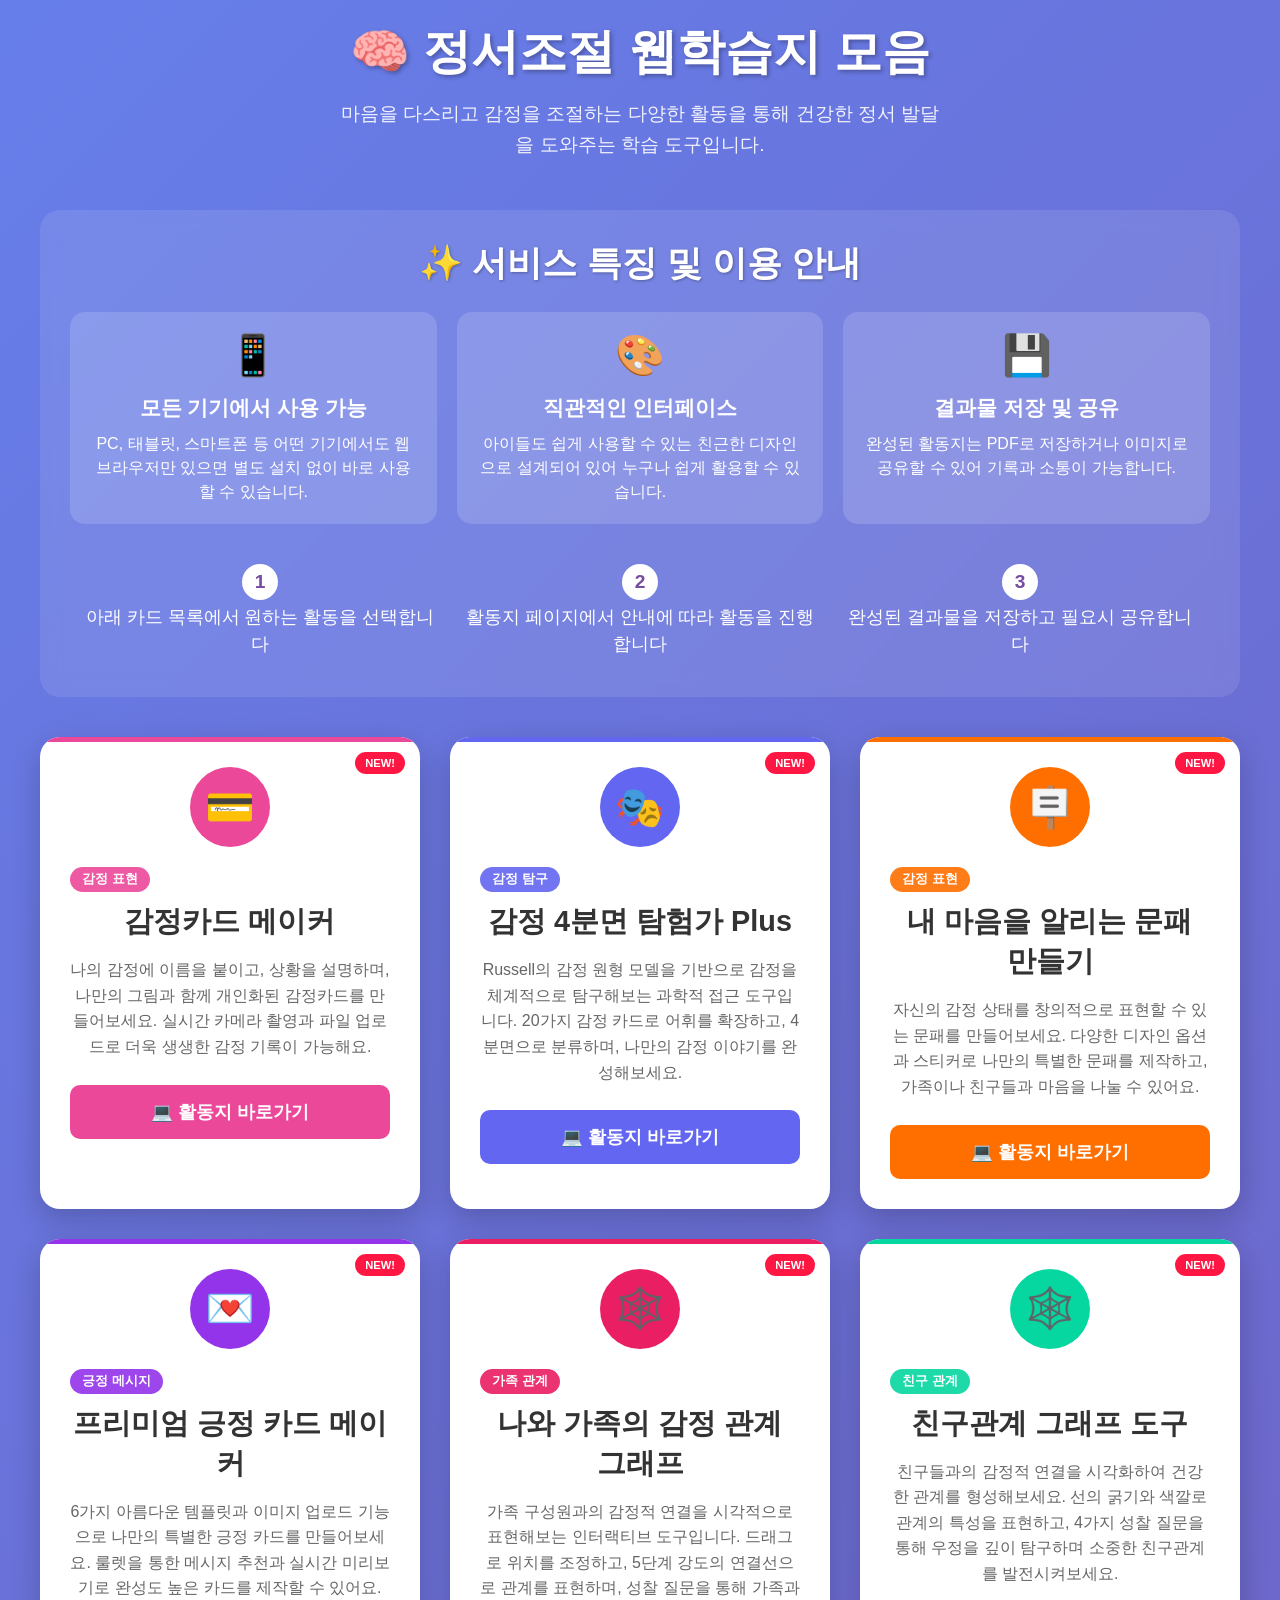
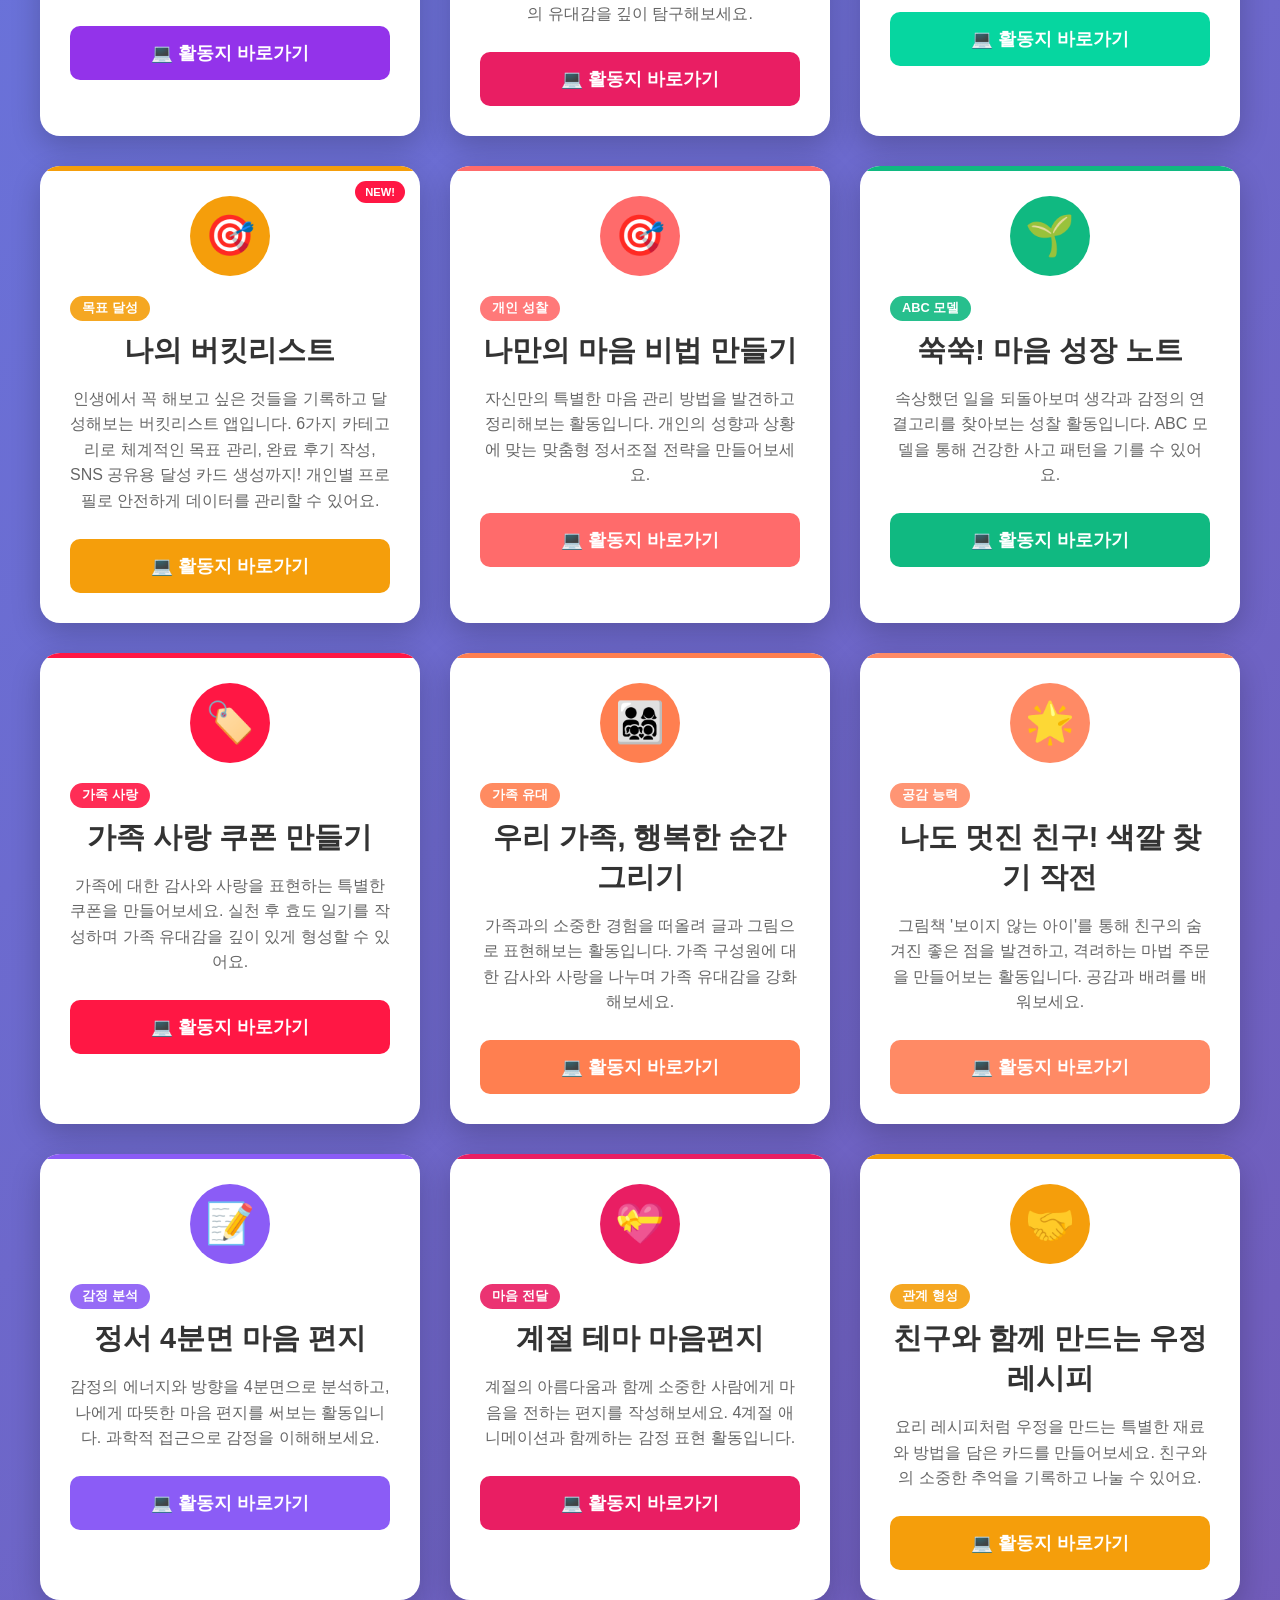
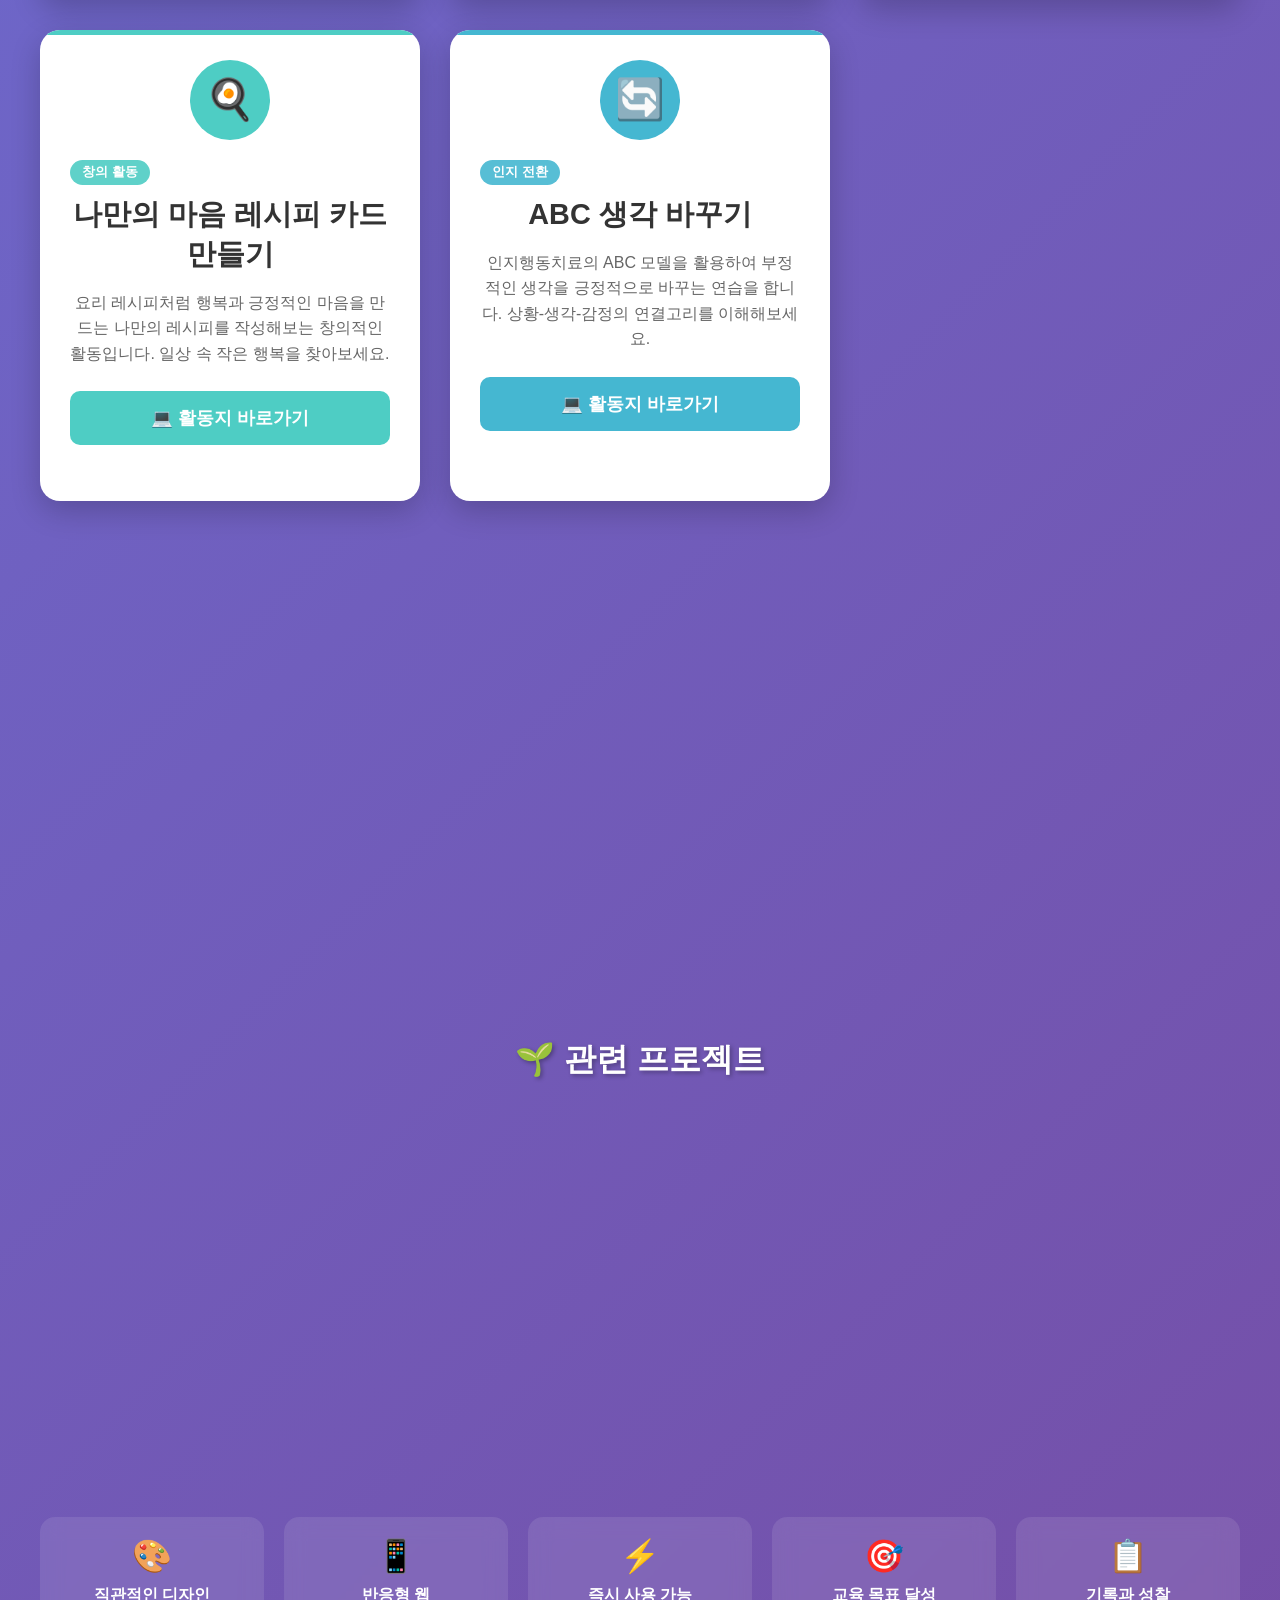
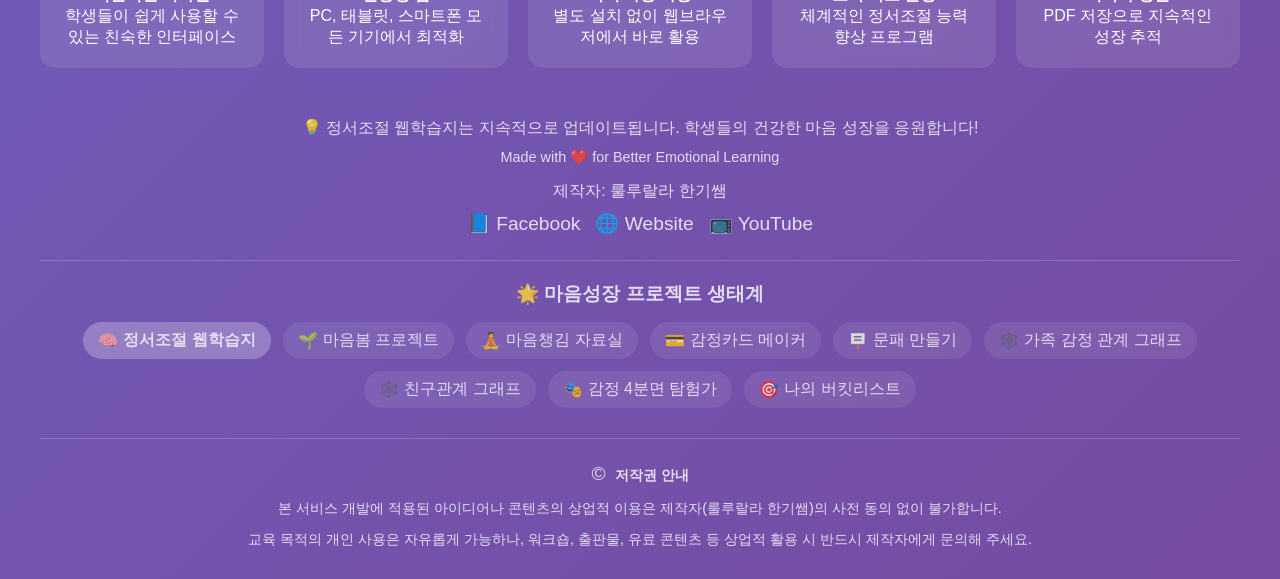
==== index.html @ 4fe93bf8 "feat: 메인 허브에 OG 메타태그와 파비콘 추가 - 카카오톡 등 메신저 공유 시 제목과 설명 미리보기 제공 - 이모지 SVG 파비콘으로 브라우저 탭 식별성 개선  Co-Auth" ====
<!DOCTYPE html>
<html lang="ko">
<head>
    <meta charset="UTF-8">
    <meta name="viewport" content="width=device-width, initial-scale=1.0">
    <title>정서조절 웹학습지 모음</title>
    <meta name="description" content="마음을 다스리고 감정을 조절하는 다양한 활동을 통해 건강한 정서 발달을 도와주는 학습 도구 모음">
    <meta property="og:type" content="website">
    <meta property="og:title" content="정서조절 웹학습지 모음">
    <meta property="og:description" content="마음을 다스리고 감정을 조절하는 다양한 활동을 통해 건강한 정서 발달을 도와주는 학습 도구 모음">
    <meta property="og:url" content="https://plusiam.github.io/maum-hub/">
    <meta property="og:locale" content="ko_KR">
    <link rel="icon" href="data:image/svg+xml,<svg xmlns=%22http://www.w3.org/2000/svg%22 viewBox=%220 0 100 100%22><text y=%22.9em%22 font-size=%2290%22>🧠</text></svg>">
    <style>
        * {
            margin: 0;
            padding: 0;
            box-sizing: border-box;
        }

        body {
            font-family: 'Segoe UI', Tahoma, Geneva, Verdana, sans-serif;
            background: linear-gradient(135deg, #667eea 0%, #764ba2 100%);
            min-height: 100vh;
            padding: 20px;
        }

        .container {
            max-width: 1200px;
            margin: 0 auto;
        }

        .header {
            text-align: center;
            margin-bottom: 50px;
            color: white;
        }

        .header h1 {
            font-size: 3rem;
            margin-bottom: 15px;
            text-shadow: 2px 2px 4px rgba(0,0,0,0.3);
        }

        .header p {
            font-size: 1.2rem;
            opacity: 0.9;
            max-width: 600px;
            margin: 0 auto;
            line-height: 1.6;
        }

        .cards-grid {
            display: grid;
            grid-template-columns: repeat(auto-fit, minmax(350px, 1fr));
            gap: 30px;
            margin-bottom: 50px;
        }

        .card {
            background: white;
            border-radius: 20px;
            padding: 30px;
            box-shadow: 0 10px 30px rgba(0,0,0,0.2);
            transition: all 0.3s ease;
            position: relative;
            overflow: hidden;
        }

        .card:hover {
            transform: translateY(-10px);
            box-shadow: 0 20px 40px rgba(0,0,0,0.3);
        }

        .card::before {
            content: '';
            position: absolute;
            top: 0;
            left: 0;
            right: 0;
            height: 5px;
            background: var(--card-color);
        }

        .card.mind-card {
            --card-color: #ff6b6b;
        }

        .card.recipe-card {
            --card-color: #4ecdc4;
        }

        .card.abc-card {
            --card-color: #45b7d1;
        }

        .card.growth-card {
            --card-color: #10b981;
        }

        .card.friendship-card {
            --card-color: #f59e0b;
        }

        .card.friendship-graph-card {
            --card-color: #06d6a0;
        }

        .card.letter-card {
            --card-color: #8b5cf6;
        }

        .card.postcard-card {
            --card-color: #e91e63;
        }

        .card.invisible-child-card {
            --card-color: #ff8a65;
        }

        .card.family-moments-card {
            --card-color: #ff7f50;
        }

        .card.family-love-coupon-card {
            --card-color: #ff1744;
        }

        .card.positive-card-maker {
            --card-color: #9333ea;
        }

        .card.abc-friend-card {
            --card-color: #ff5722;
        }

        .card.abc-friend-peer-card {
            --card-color: #06a4e8;
        }

        .card.abc-sangdam-card {
            --card-color: #d946ef;
        }

        .card.abc-heart-bridge-card {
            --card-color: #f97316;
        }

        .card.maumbom-card {
            --card-color: #4CAF50;
        }

        .card.munpae-maker-card {
            --card-color: #ff6f00;
        }

        .card.family-emotion-graph-card {
            --card-color: #e91e63;
        }

        .card.emotion-explorer-card {
            --card-color: #6366f1;
        }

        .card.emotion-card-maker {
            --card-color: #ec4899;
        }

        .card.bucket-dreams-card {
            --card-color: #f59e0b;
        }

        .card-icon {
            width: 80px;
            height: 80px;
            margin: 0 auto 20px;
            background: var(--card-color);
            border-radius: 50%;
            display: flex;
            align-items: center;
            justify-content: center;
            font-size: 2.5rem;
            color: white;
        }

        .card h3 {
            font-size: 1.8rem;
            margin-bottom: 15px;
            color: #333;
            text-align: center;
        }

        .card p {
            color: #666;
            line-height: 1.6;
            margin-bottom: 25px;
            text-align: center;
        }

        .card-button {
            display: block;
            width: 100%;
            padding: 15px 20px;
            background: var(--card-color);
            color: white;
            text-decoration: none;
            border-radius: 10px;
            text-align: center;
            font-weight: bold;
            font-size: 1.1rem;
            transition: all 0.3s ease;
        }

        .card-button:hover {
            opacity: 0.9;
            transform: scale(1.02);
        }

        .features {
            display: grid;
            grid-template-columns: repeat(auto-fit, minmax(200px, 1fr));
            gap: 20px;
            margin-bottom: 40px;
        }

        .feature {
            background: rgba(255,255,255,0.1);
            padding: 20px;
            border-radius: 15px;
            text-align: center;
            color: white;
            backdrop-filter: blur(10px);
        }

        .feature-icon {
            font-size: 2rem;
            margin-bottom: 10px;
        }

        .footer {
            text-align: center;
            color: white;
            opacity: 0.8;
            margin-top: 50px;
        }

        @media (max-width: 768px) {
            .header h1 {
                font-size: 2rem;
            }
            
            .cards-grid {
                grid-template-columns: 1fr;
                gap: 20px;
            }
            
            .card {
                padding: 20px;
            }
        }

        .intro-section {
            background: rgba(255,255,255,0.1);
            padding: 30px;
            border-radius: 20px;
            margin-bottom: 40px;
            color: white;
            backdrop-filter: blur(10px);
        }

        .intro-section h2 {
            font-size: 2.2rem;
            margin-bottom: 25px;
            text-align: center;
            text-shadow: 1px 1px 3px rgba(0,0,0,0.3);
        }

        .service-features {
            display: grid;
            grid-template-columns: repeat(auto-fit, minmax(250px, 1fr));
            gap: 20px;
            margin-top: 25px;
        }

        .service-feature {
            background: rgba(255,255,255,0.15);
            border-radius: 15px;
            padding: 20px;
            display: flex;
            flex-direction: column;
            align-items: center;
            text-align: center;
            transition: all 0.3s ease;
        }

        .service-feature:hover {
            transform: translateY(-5px);
            background: rgba(255,255,255,0.2);
        }

        .service-icon {
            font-size: 2.5rem;
            margin-bottom: 15px;
        }

        .service-title {
            font-size: 1.3rem;
            font-weight: bold;
            margin-bottom: 10px;
        }

        .service-desc {
            font-size: 1rem;
            line-height: 1.5;
        }

        .usage-steps {
            display: flex;
            justify-content: space-between;
            margin-top: 30px;
            flex-wrap: wrap;
        }

        .usage-step {
            flex: 1;
            min-width: 200px;
            margin: 10px;
            position: relative;
            text-align: center;
            padding-top: 40px;
        }

        .step-number {
            position: absolute;
            top: 0;
            left: 50%;
            transform: translateX(-50%);
            width: 36px;
            height: 36px;
            background: white;
            color: #764ba2;
            border-radius: 50%;
            display: flex;
            align-items: center;
            justify-content: center;
            font-weight: bold;
            font-size: 1.2rem;
        }

        .step-text {
            font-size: 1.1rem;
            line-height: 1.5;
        }

        /* 새로 추가된 카드들을 위한 스타일 개선 */
        .card-tag {
            display: inline-block;
            background: var(--card-color);
            color: white;
            padding: 4px 12px;
            border-radius: 20px;
            font-size: 0.8rem;
            font-weight: bold;
            margin-bottom: 10px;
            opacity: 0.9;
        }

        /* 새로운 카드 강조 효과 */
        .card.new {
            position: relative;
        }

        .card.new::after {
            content: 'NEW!';
            position: absolute;
            top: 15px;
            right: 15px;
            background: #ff1744;
            color: white;
            padding: 5px 10px;
            border-radius: 15px;
            font-size: 0.7rem;
            font-weight: bold;
            animation: pulse 2s infinite;
        }

        @keyframes pulse {
            0% { transform: scale(1); }
            50% { transform: scale(1.1); }
            100% { transform: scale(1); }
        }

        /* 관련 프로젝트 섹션 스타일 */
        .section-title {
            font-size: 2rem;
            color: white;
            text-align: center;
            margin-bottom: 30px;
            text-shadow: 2px 2px 4px rgba(0,0,0,0.3);
        }

        .related-section {
            margin-bottom: 50px;
        }

        /* 프로젝트 생태계 스타일 */
        .project-ecosystem {
            margin-top: 25px; 
            padding-top: 20px; 
            border-top: 1px solid rgba(255,255,255,0.2);
        }

        .ecosystem-links {
            display: flex; 
            justify-content: center; 
            flex-wrap: wrap; 
            gap: 12px;
        }

        .eco-link {
            color: white; 
            text-decoration: none; 
            background: rgba(255,255,255,0.1); 
            padding: 8px 15px; 
            border-radius: 20px; 
            display: flex; 
            align-items: center; 
            gap: 5px;
            transition: all 0.3s ease;
        }

        .eco-link:hover {
            background: rgba(255,255,255,0.2);
            transform: translateY(-3px);
        }

        .eco-link.current {
            background: rgba(255,255,255,0.3);
            font-weight: bold;
        }

        /* 저작권 안내 스타일 */
        .copyright-notice {
            margin-top: 30px;
            padding-top: 20px;
            border-top: 1px solid rgba(255,255,255,0.2);
            font-size: 0.9rem;
            line-height: 1.6;
        }

        .copyright-notice p {
            margin-bottom: 8px;
        }

        .copyright-icon {
            font-size: 1.2rem;
            margin-right: 5px;
        }
    </style>
</head>
<body>
    <div class="container">
        <header class="header">
            <h1>🧠 정서조절 웹학습지 모음</h1>
            <p>마음을 다스리고 감정을 조절하는 다양한 활동을 통해 건강한 정서 발달을 도와주는 학습 도구입니다.</p>
        </header>

        <!-- 정서조절 학습의 중요성 섹션을 서비스 특징 및 이용 안내로 변경 -->
        <div class="intro-section">
            <h2>✨ 서비스 특징 및 이용 안내</h2>
            
            <div class="service-features">
                <div class="service-feature">
                    <div class="service-icon">📱</div>
                    <div class="service-title">모든 기기에서 사용 가능</div>
                    <div class="service-desc">PC, 태블릿, 스마트폰 등 어떤 기기에서도 웹브라우저만 있으면 별도 설치 없이 바로 사용할 수 있습니다.</div>
                </div>
                
                <div class="service-feature">
                    <div class="service-icon">🎨</div>
                    <div class="service-title">직관적인 인터페이스</div>
                    <div class="service-desc">아이들도 쉽게 사용할 수 있는 친근한 디자인으로 설계되어 있어 누구나 쉽게 활용할 수 있습니다.</div>
                </div>
                
                <div class="service-feature">
                    <div class="service-icon">💾</div>
                    <div class="service-title">결과물 저장 및 공유</div>
                    <div class="service-desc">완성된 활동지는 PDF로 저장하거나 이미지로 공유할 수 있어 기록과 소통이 가능합니다.</div>
                </div>
            </div>
            
            <div class="usage-steps">
                <div class="usage-step">
                    <div class="step-number">1</div>
                    <div class="step-text">아래 카드 목록에서 원하는 활동을 선택합니다</div>
                </div>
                
                <div class="usage-step">
                    <div class="step-number">2</div>
                    <div class="step-text">활동지 페이지에서 안내에 따라 활동을 진행합니다</div>
                </div>
                
                <div class="usage-step">
                    <div class="step-number">3</div>
                    <div class="step-text">완성된 결과물을 저장하고 필요시 공유합니다</div>
                </div>
            </div>
        </div>

        <div class="cards-grid">
            <div class="card emotion-card-maker new">
                <div class="card-icon">💳</div>
                <span class="card-tag">감정 표현</span>
                <h3>감정카드 메이커</h3>
                <p>나의 감정에 이름을 붙이고, 상황을 설명하며, 나만의 그림과 함께 개인화된 감정카드를 만들어보세요. 실시간 카메라 촬영과 파일 업로드로 더욱 생생한 감정 기록이 가능해요.</p>
                <a href="https://plusiam.github.io/emotion-card-maker/" target="_blank" class="card-button">
                    💻 활동지 바로가기
                </a>
            </div>

            <div class="card emotion-explorer-card new">
                <div class="card-icon">🎭</div>
                <span class="card-tag">감정 탐구</span>
                <h3>감정 4분면 탐험가 Plus</h3>
                <p>Russell의 감정 원형 모델을 기반으로 감정을 체계적으로 탐구해보는 과학적 접근 도구입니다. 20가지 감정 카드로 어휘를 확장하고, 4분면으로 분류하며, 나만의 감정 이야기를 완성해보세요.</p>
                <a href="https://plusiam.github.io/emotion-explorer/" target="_blank" class="card-button">
                    💻 활동지 바로가기
                </a>
            </div>

            <div class="card munpae-maker-card new">
                <div class="card-icon">🪧</div>
                <span class="card-tag">감정 표현</span>
                <h3>내 마음을 알리는 문패 만들기</h3>
                <p>자신의 감정 상태를 창의적으로 표현할 수 있는 문패를 만들어보세요. 다양한 디자인 옵션과 스티커로 나만의 특별한 문패를 제작하고, 가족이나 친구들과 마음을 나눌 수 있어요.</p>
                <a href="https://plusiam.github.io/munpae-maker/" target="_blank" class="card-button">
                    💻 활동지 바로가기
                </a>
            </div>

            <div class="card positive-card-maker new">
                <div class="card-icon">💌</div>
                <span class="card-tag">긍정 메시지</span>
                <h3>프리미엄 긍정 카드 메이커</h3>
                <p>6가지 아름다운 템플릿과 이미지 업로드 기능으로 나만의 특별한 긍정 카드를 만들어보세요. 룰렛을 통한 메시지 추천과 실시간 미리보기로 완성도 높은 카드를 제작할 수 있어요.</p>
                <a href="positive-card-maker/" target="_blank" class="card-button">
                    💻 활동지 바로가기
                </a>
            </div>

            <div class="card family-emotion-graph-card new">
                <div class="card-icon">🕸️</div>
                <span class="card-tag">가족 관계</span>
                <h3>나와 가족의 감정 관계 그래프</h3>
                <p>가족 구성원과의 감정적 연결을 시각적으로 표현해보는 인터랙티브 도구입니다. 드래그로 위치를 조정하고, 5단계 강도의 연결선으로 관계를 표현하며, 성찰 질문을 통해 가족과의 유대감을 깊이 탐구해보세요.</p>
                <a href="https://plusiam.github.io/family-emotion-graph/" target="_blank" class="card-button">
                    💻 활동지 바로가기
                </a>
            </div>

            <div class="card friendship-graph-card new">
                <div class="card-icon">🕸️</div>
                <span class="card-tag">친구 관계</span>
                <h3>친구관계 그래프 도구</h3>
                <p>친구들과의 감정적 연결을 시각화하여 건강한 관계를 형성해보세요. 선의 굵기와 색깔로 관계의 특성을 표현하고, 4가지 성찰 질문을 통해 우정을 깊이 탐구하며 소중한 친구관계를 발전시켜보세요.</p>
                <a href="https://plusiam.github.io/friendship-graph-tool/" target="_blank" class="card-button">
                    💻 활동지 바로가기
                </a>
            </div>

            <div class="card bucket-dreams-card new">
                <div class="card-icon">🎯</div>
                <span class="card-tag">목표 달성</span>
                <h3>나의 버킷리스트</h3>
                <p>인생에서 꼭 해보고 싶은 것들을 기록하고 달성해보는 버킷리스트 앱입니다. 6가지 카테고리로 체계적인 목표 관리, 완료 후기 작성, SNS 공유용 달성 카드 생성까지! 개인별 프로필로 안전하게 데이터를 관리할 수 있어요.</p>
                <a href="https://plusiam.github.io/bucket-dreams/" target="_blank" class="card-button">
                    💻 활동지 바로가기
                </a>
            </div>

            <div class="card mind-card">
                <div class="card-icon">🎯</div>
                <span class="card-tag">개인 성찰</span>
                <h3>나만의 마음 비법 만들기</h3>
                <p>자신만의 특별한 마음 관리 방법을 발견하고 정리해보는 활동입니다. 개인의 성향과 상황에 맞는 맞춤형 정서조절 전략을 만들어보세요.</p>
                <a href="https://plusiam.github.io/my-mind-card" target="_blank" class="card-button">
                    💻 활동지 바로가기
                </a>
            </div>

            <div class="card growth-card">
                <div class="card-icon">🌱</div>
                <span class="card-tag">ABC 모델</span>
                <h3>쑥쑥! 마음 성장 노트</h3>
                <p>속상했던 일을 되돌아보며 생각과 감정의 연결고리를 찾아보는 성찰 활동입니다. ABC 모델을 통해 건강한 사고 패턴을 기를 수 있어요.</p>
                <a href="https://plusiam.github.io/heart-growth/" target="_blank" class="card-button">
                    💻 활동지 바로가기
                </a>
            </div>

            <div class="card family-love-coupon-card">
                <div class="card-icon">🏷️</div>
                <span class="card-tag">가족 사랑</span>
                <h3>가족 사랑 쿠폰 만들기</h3>
                <p>가족에 대한 감사와 사랑을 표현하는 특별한 쿠폰을 만들어보세요. 실천 후 효도 일기를 작성하며 가족 유대감을 깊이 있게 형성할 수 있어요.</p>
                <a href="https://plusiam.github.io/family-love-coupon-app/" target="_blank" class="card-button">
                    💻 활동지 바로가기
                </a>
            </div>

            <div class="card family-moments-card">
                <div class="card-icon">👨‍👩‍👧‍👦</div>
                <span class="card-tag">가족 유대</span>
                <h3>우리 가족, 행복한 순간 그리기</h3>
                <p>가족과의 소중한 경험을 떠올려 글과 그림으로 표현해보는 활동입니다. 가족 구성원에 대한 감사와 사랑을 나누며 가족 유대감을 강화해보세요.</p>
                <a href="https://plusiam.github.io/happy-family-moments/" target="_blank" class="card-button">
                    💻 활동지 바로가기
                </a>
            </div>

            <div class="card invisible-child-card">
                <div class="card-icon">🌟</div>
                <span class="card-tag">공감 능력</span>
                <h3>나도 멋진 친구! 색깔 찾기 작전</h3>
                <p>그림책 '보이지 않는 아이'를 통해 친구의 숨겨진 좋은 점을 발견하고, 격려하는 마법 주문을 만들어보는 활동입니다. 공감과 배려를 배워보세요.</p>
                <a href="https://plusiam.github.io/invisible-child-worksheet/" target="_blank" class="card-button">
                    💻 활동지 바로가기
                </a>
            </div>

            <div class="card letter-card">
                <div class="card-icon">📝</div>
                <span class="card-tag">감정 분석</span>
                <h3>정서 4분면 마음 편지</h3>
                <p>감정의 에너지와 방향을 4분면으로 분석하고, 나에게 따뜻한 마음 편지를 써보는 활동입니다. 과학적 접근으로 감정을 이해해보세요.</p>
                <a href="https://plusiam.github.io/maum-letter/" target="_blank" class="card-button">
                    💻 활동지 바로가기
                </a>
            </div>

            <div class="card postcard-card">
                <div class="card-icon">💝</div>
                <span class="card-tag">마음 전달</span>
                <h3>계절 테마 마음편지</h3>
                <p>계절의 아름다움과 함께 소중한 사람에게 마음을 전하는 편지를 작성해보세요. 4계절 애니메이션과 함께하는 감정 표현 활동입니다.</p>
                <a href="https://plusiam.github.io/my-family-postcard/" target="_blank" class="card-button">
                    💻 활동지 바로가기
                </a>
            </div>

            <div class="card friendship-card">
                <div class="card-icon">🤝</div>
                <span class="card-tag">관계 형성</span>
                <h3>친구와 함께 만드는 우정 레시피</h3>
                <p>요리 레시피처럼 우정을 만드는 특별한 재료와 방법을 담은 카드를 만들어보세요. 친구와의 소중한 추억을 기록하고 나눌 수 있어요.</p>
                <a href="https://plusiam.github.io/friendship-recipe/" target="_blank" class="card-button">
                    💻 활동지 바로가기
                </a>
            </div>

            <div class="card recipe-card">
                <div class="card-icon">🍳</div>
                <span class="card-tag">창의 활동</span>
                <h3>나만의 마음 레시피 카드 만들기</h3>
                <p>요리 레시피처럼 행복과 긍정적인 마음을 만드는 나만의 레시피를 작성해보는 창의적인 활동입니다. 일상 속 작은 행복을 찾아보세요.</p>
                <a href="https://plusiam.github.io/my-happy-recipe/" target="_blank" class="card-button">
                    💻 활동지 바로가기
                </a>
            </div>

            <div class="card abc-card">
                <div class="card-icon">🔄</div>
                <span class="card-tag">인지 전환</span>
                <h3>ABC 생각 바꾸기</h3>
                <p>인지행동치료의 ABC 모델을 활용하여 부정적인 생각을 긍정적으로 바꾸는 연습을 합니다. 상황-생각-감정의 연결고리를 이해해보세요.</p>
                <a href="https://plusiam.github.io/abc-think/" target="_blank" class="card-button">
                    💻 활동지 바로가기
                </a>
            </div>

            <div class="card abc-heart-bridge-card new">
                <div class="card-icon">🌉</div>
                <span class="card-tag">공감 상담</span>
                <h3>역지사지 ABC 상담 브릿지</h3>
                <p>ABC 모델로 상대방의 입장에서 생각해보는 역지사지 상담 활동입니다. 나와 상대방의 관점을 모두 이해하며 깊은 공감과 소통의 다리를 만들어보세요.</p>
                <a href="https://plusiam.github.io/abc-heart-bridge" target="_blank" class="card-button">
                    💻 활동지 바로가기
                </a>
            </div>

            <div class="card abc-friend-card">
                <div class="card-icon">🤝</div>
                <span class="card-tag">친구 상담</span>
                <h3>ABC 친구 상담소</h3>
                <p>친구 관계에서 겪는 어려움을 ABC 모델로 분석하고 건강한 관계를 만들어가는 상담 활동입니다. 갈등을 해결하고 우정을 깊게 만들어보세요.</p>
                <a href="https://plusiam.github.io/abc-friend-consultant/" target="_blank" class="card-button">
                    💻 활동지 바로가기
                </a>
            </div>

            <div class="card abc-friend-peer-card new">
                <div class="card-icon">🌈</div>
                <span class="card-tag">또래 상담</span>
                <h3>ABC 친구 도우미</h3>
                <p>4단계 체계적 또래 상담 프로그램으로 친구의 마음을 이해하고 공감하며 도움을 주는 방법을 배워보세요. 마음 공감하기 → 공감 표현하기 → 도움 찾기 → 격려하기 순서로 진행됩니다.</p>
                <a href="https://plusiam.github.io/abc-friend-peer/" target="_blank" class="card-button">
                    💻 활동지 바로가기
                </a>
            </div>

            <div class="card abc-sangdam-card new">
                <div class="card-icon">🧘‍♀️</div>
                <span class="card-tag">AI 상담</span>
                <h3>ABC 상담 마음이</h3>
                <p>AI 상담사 '마음이'와 함께하는 ABC 모델 기반 정서 상담 서비스입니다. 24시간 언제든지 마음의 고민을 나누고 전문적인 ABC 기법으로 감정을 정리해보세요.</p>
                <a href="https://chatgpt.com/g/g-6859df12e880819199dc6210efd354a1-abc-sangdam-maeumi" target="_blank" class="card-button">
                    🤖 AI 상담 시작하기
                </a>
            </div>
        </div>

        <!-- 관련 프로젝트 섹션 추가 -->
        <div class="related-section">
            <h2 class="section-title">🌱 관련 프로젝트</h2>
            <div class="cards-grid" style="grid-template-columns: repeat(auto-fit, minmax(350px, 1fr));">
                <div class="card maumbom-card new">
                    <div class="card-icon">🌿</div>
                    <span class="card-tag">마음 성장</span>
                    <h3>마음봄 프로젝트</h3>
                    <p>마음의 성장과 치유를 돕는 종합 프로젝트입니다. 다양한 활동과 자료를 통해 정서적 웰빙을 지원하고 건강한 마음 형성에 도움을 드립니다.</p>
                    <a href="https://plusiam.github.io/maumbom-website/" target="_blank" class="card-button">
                        🌱 마음봄 방문하기
                    </a>
                </div>
            </div>
        </div>

        <div class="features">
            <div class="feature">
                <div class="feature-icon">🎨</div>
                <h4>직관적인 디자인</h4>
                <p>학생들이 쉽게 사용할 수 있는 친숙한 인터페이스</p>
            </div>
            <div class="feature">
                <div class="feature-icon">📱</div>
                <h4>반응형 웹</h4>
                <p>PC, 태블릿, 스마트폰 모든 기기에서 최적화</p>
            </div>
            <div class="feature">
                <div class="feature-icon">⚡</div>
                <h4>즉시 사용 가능</h4>
                <p>별도 설치 없이 웹브라우저에서 바로 활용</p>
            </div>
            <div class="feature">
                <div class="feature-icon">🎯</div>
                <h4>교육 목표 달성</h4>
                <p>체계적인 정서조절 능력 향상 프로그램</p>
            </div>
            <div class="feature">
                <div class="feature-icon">📋</div>
                <h4>기록과 성찰</h4>
                <p>PDF 저장으로 지속적인 성장 추적</p>
            </div>
        </div>

        <footer class="footer">
            <p>💡 정서조절 웹학습지는 지속적으로 업데이트됩니다. 학생들의 건강한 마음 성장을 응원합니다!</p>
            <p style="margin-top: 10px; font-size: 0.9rem;">Made with ❤️ for Better Emotional Learning</p>
            <div style="margin-top: 15px;">
                <p>제작자: 룰루랄라 한기쌤</p>
                <div style="display: flex; justify-content: center; gap: 15px; margin-top: 10px;">
                    <a href="https://www.facebook.com/playrurulala?locale=ko_KR" target="_blank" style="color: white; text-decoration: none;">
                        <span style="font-size: 1.2rem;">📘 Facebook</span>
                    </a>
                    <a href="https://plusiam.github.io/widyu-mindfulness-website/" target="_blank" style="color: white; text-decoration: none;">
                        <span style="font-size: 1.2rem;">🌐 Website</span>
                    </a>
                    <a href="https://www.youtube.com/channel/UCVcgTO7CJaKBSr6FbQxBT1w" target="_blank" style="color: white; text-decoration: none;">
                        <span style="font-size: 1.2rem;">📺 YouTube</span>
                    </a>
                </div>
            </div>
            
            <!-- 프로젝트 생태계 섹션 추가 -->
            <div class="project-ecosystem">
                <h3 style="margin-bottom: 15px;">🌟 마음성장 프로젝트 생태계</h3>
                <div class="ecosystem-links">
                    <a href="https://plusiam.github.io/maum-hub/" class="eco-link current">
                        <span>🧠</span>
                        <span>정서조절 웹학습지</span>
                    </a>
                    <a href="https://plusiam.github.io/maumbom-website/" class="eco-link">
                        <span>🌱</span>
                        <span>마음봄 프로젝트</span>
                    </a>
                    <a href="https://plusiam.github.io/widyu-mindfulness-website/" class="eco-link">
                        <span>🧘</span>
                        <span>마음챙김 자료실</span>
                    </a>
                    <a href="https://plusiam.github.io/emotion-card-maker/" class="eco-link">
                        <span>💳</span>
                        <span>감정카드 메이커</span>
                    </a>
                    <a href="https://plusiam.github.io/munpae-maker/" class="eco-link">
                        <span>🪧</span>
                        <span>문패 만들기</span>
                    </a>
                    <a href="https://plusiam.github.io/family-emotion-graph/" class="eco-link">
                        <span>🕸️</span>
                        <span>가족 감정 관계 그래프</span>
                    </a>
                    <a href="https://plusiam.github.io/friendship-graph-tool/" class="eco-link">
                        <span>🕸️</span>
                        <span>친구관계 그래프</span>
                    </a>
                    <a href="https://plusiam.github.io/emotion-explorer/" class="eco-link">
                        <span>🎭</span>
                        <span>감정 4분면 탐험가</span>
                    </a>
                    <a href="https://plusiam.github.io/bucket-dreams/" class="eco-link">
                        <span>🎯</span>
                        <span>나의 버킷리스트</span>
                    </a>
                </div>
            </div>
            
            <!-- 저작권 안내 섹션 추가 -->
            <div class="copyright-notice">
                <p><span class="copyright-icon">©️</span> <strong>저작권 안내</strong></p>
                <p>본 서비스 개발에 적용된 아이디어나 콘텐츠의 상업적 이용은 제작자(룰루랄라 한기쌤)의 사전 동의 없이 불가합니다.</p>
                <p>교육 목적의 개인 사용은 자유롭게 가능하나, 워크숍, 출판물, 유료 콘텐츠 등 상업적 활용 시 반드시 제작자에게 문의해 주세요.</p>
            </div>
        </footer>
    </div>

    <script>
        // 페이지 로드 시 카드들이 순차적으로 나타나는 애니메이션
        document.addEventListener('DOMContentLoaded', function() {
            const cards = document.querySelectorAll('.card');
            const features = document.querySelectorAll('.feature');
            const serviceFeatures = document.querySelectorAll('.service-feature');
            const usageSteps = document.querySelectorAll('.usage-step');
            
            // 카드 애니메이션
            cards.forEach((card, index) => {
                card.style.opacity = '0';
                card.style.transform = 'translateY(50px)';
                
                setTimeout(() => {
                    card.style.transition = 'all 0.6s ease';
                    card.style.opacity = '1';
                    card.style.transform = 'translateY(0)';
                }, index * 150);
            });
            
            // 특징 섹션 애니메이션
            features.forEach((feature, index) => {
                feature.style.opacity = '0';
                feature.style.transform = 'translateY(30px)';
                
                setTimeout(() => {
                    feature.style.transition = 'all 0.5s ease';
                    feature.style.opacity = '1';
                    feature.style.transform = 'translateY(0)';
                }, 1200 + index * 100);
            });
            
            // 서비스 특징 애니메이션
            serviceFeatures.forEach((feature, index) => {
                feature.style.opacity = '0';
                feature.style.transform = 'translateY(30px)';
                
                setTimeout(() => {
                    feature.style.transition = 'all 0.6s ease';
                    feature.style.opacity = '1';
                    feature.style.transform = 'translateY(0)';
                }, 300 + index * 150);
            });
            
            // 이용 단계 애니메이션
            usageSteps.forEach((step, index) => {
                step.style.opacity = '0';
                step.style.transform = 'translateY(20px)';
                
                setTimeout(() => {
                    step.style.transition = 'all 0.5s ease';
                    step.style.opacity = '1';
                    step.style.transform = 'translateY(0)';
                }, 800 + index * 200);
            });
        });

        // 카드 클릭 시 피드백 효과
        document.querySelectorAll('.card-button').forEach(button => {
            button.addEventListener('click', function(e) {
                // 클릭 효과 추가
                this.style.transform = 'scale(0.95)';
                setTimeout(() => {
                    this.style.transform = 'scale(1.02)';
                }, 100);
            });
        });

        // 스크롤 시 헤더 효과
        window.addEventListener('scroll', function() {
            const header = document.querySelector('.header');
            const scrolled = window.pageYOffset;
            const rate = scrolled * -0.5;
            
            header.style.transform = `translateY(${rate}px)`;
        });

        // 카드 호버 시 추가 효과
        document.querySelectorAll('.card').forEach(card => {
            card.addEventListener('mouseenter', function() {
                this.style.transform = 'translateY(-15px) scale(1.02)';
            });
            
            card.addEventListener('mouseleave', function() {
                this.style.transform = 'translateY(0) scale(1)';
            });
        });

        // 생태계 링크 호버 효과
        document.querySelectorAll('.eco-link').forEach(link => {
            link.addEventListener('mouseenter', function() {
                this.style.transform = 'translateY(-3px)';
            });
            
            link.addEventListener('mouseleave', function() {
                this.style.transform = 'translateY(0)';
            });
        });
    </script>
</body>
</html>
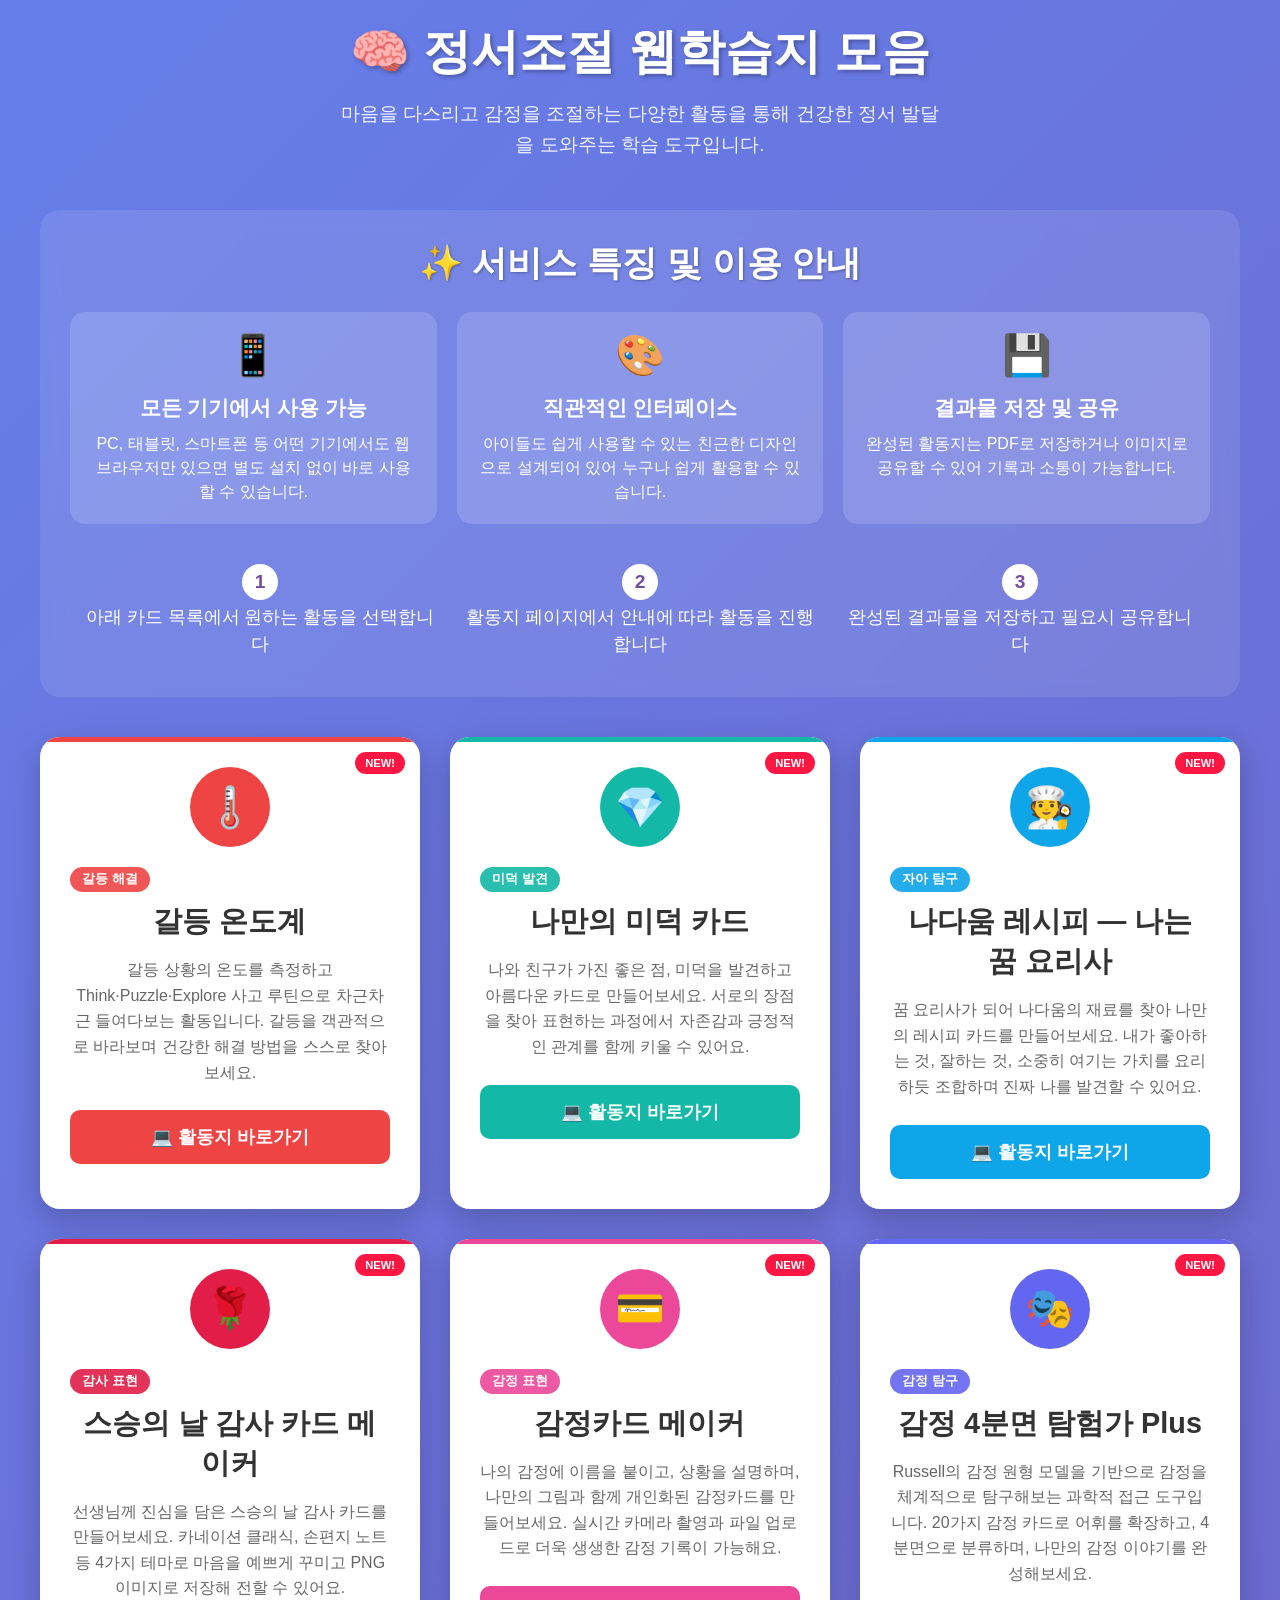
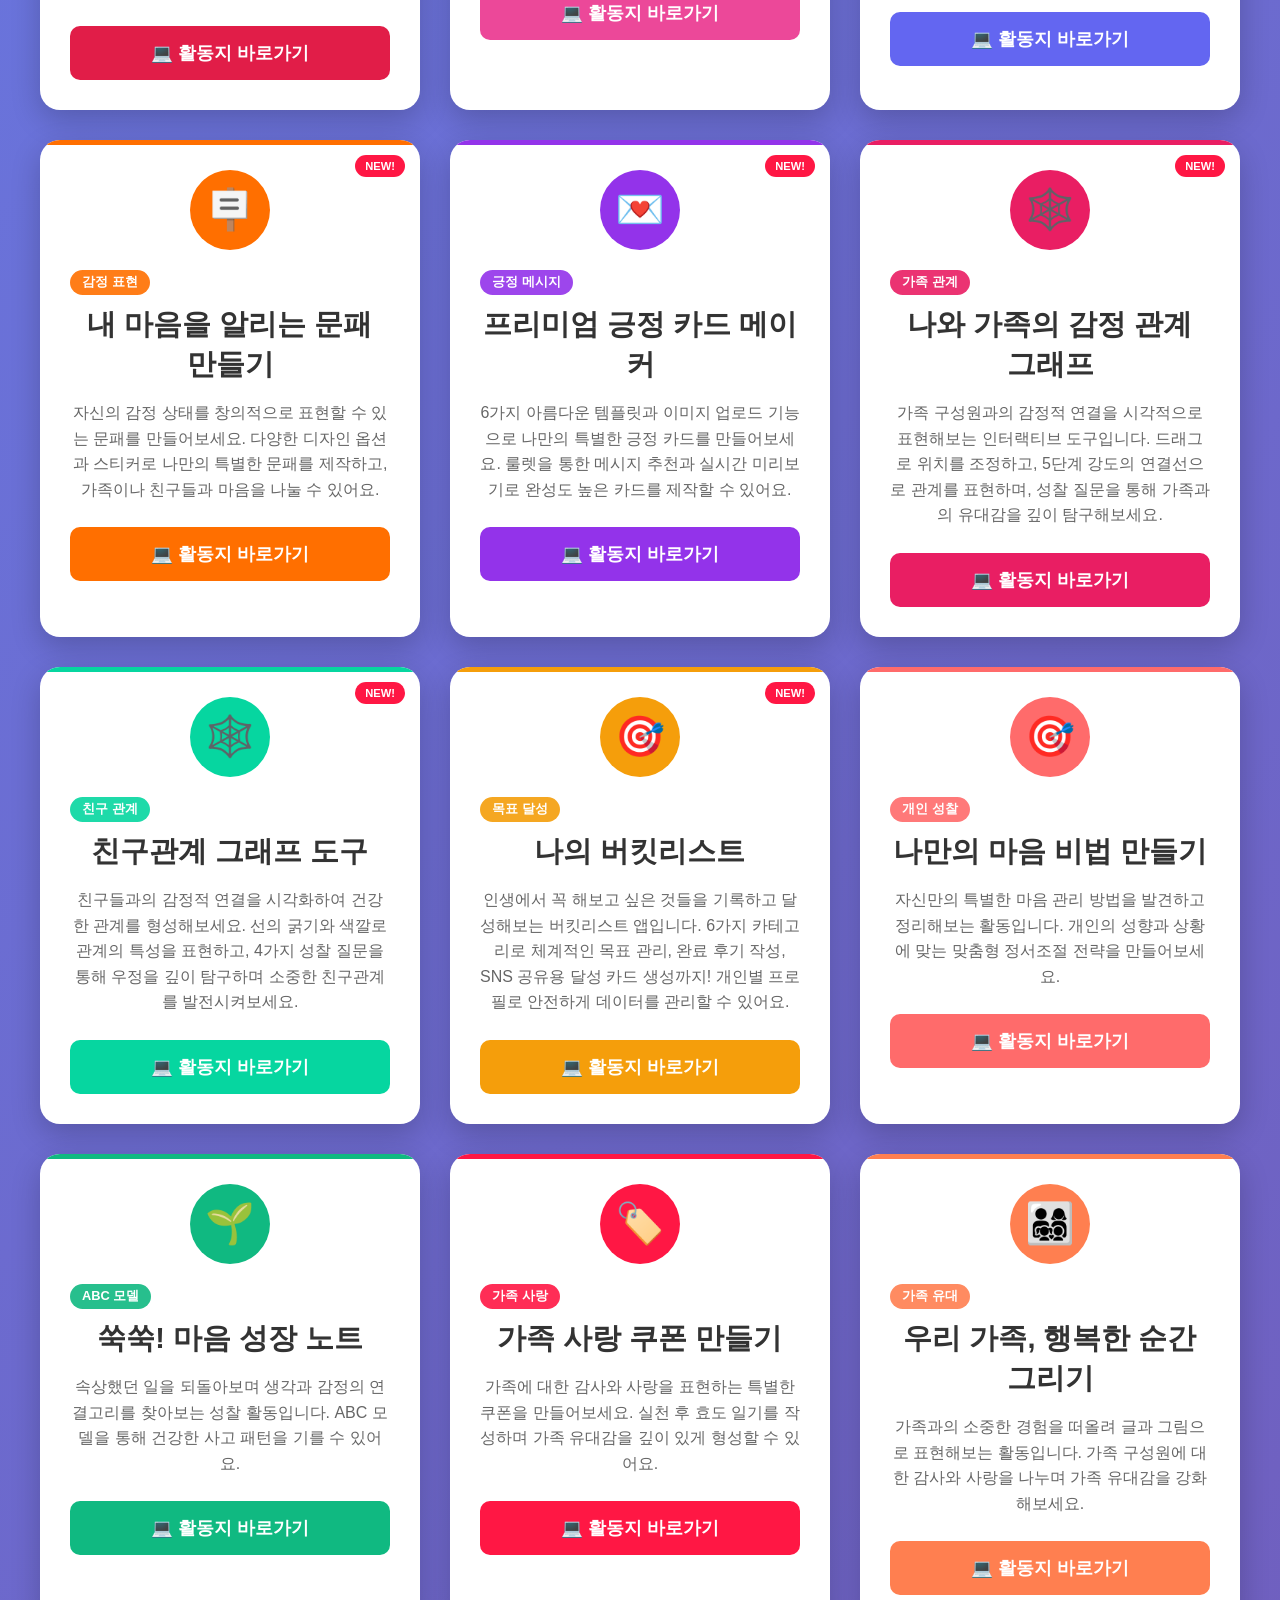
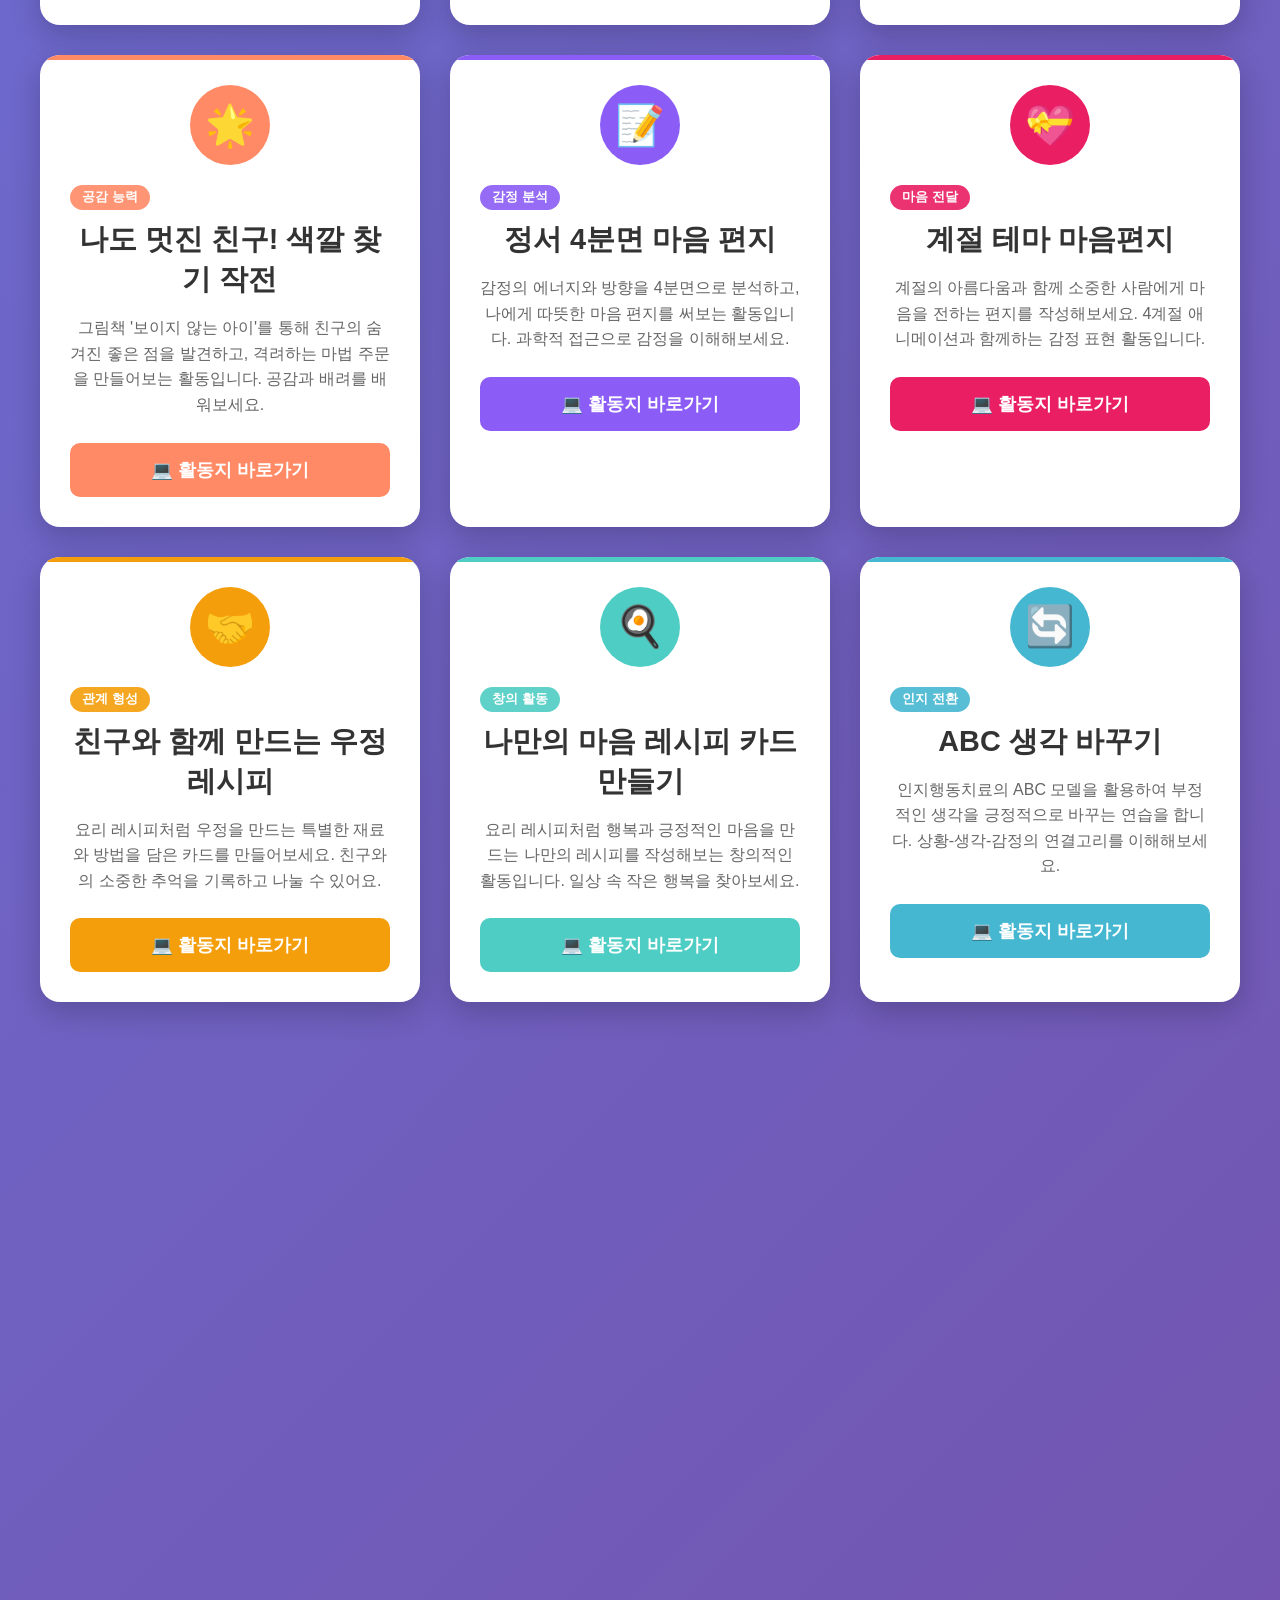
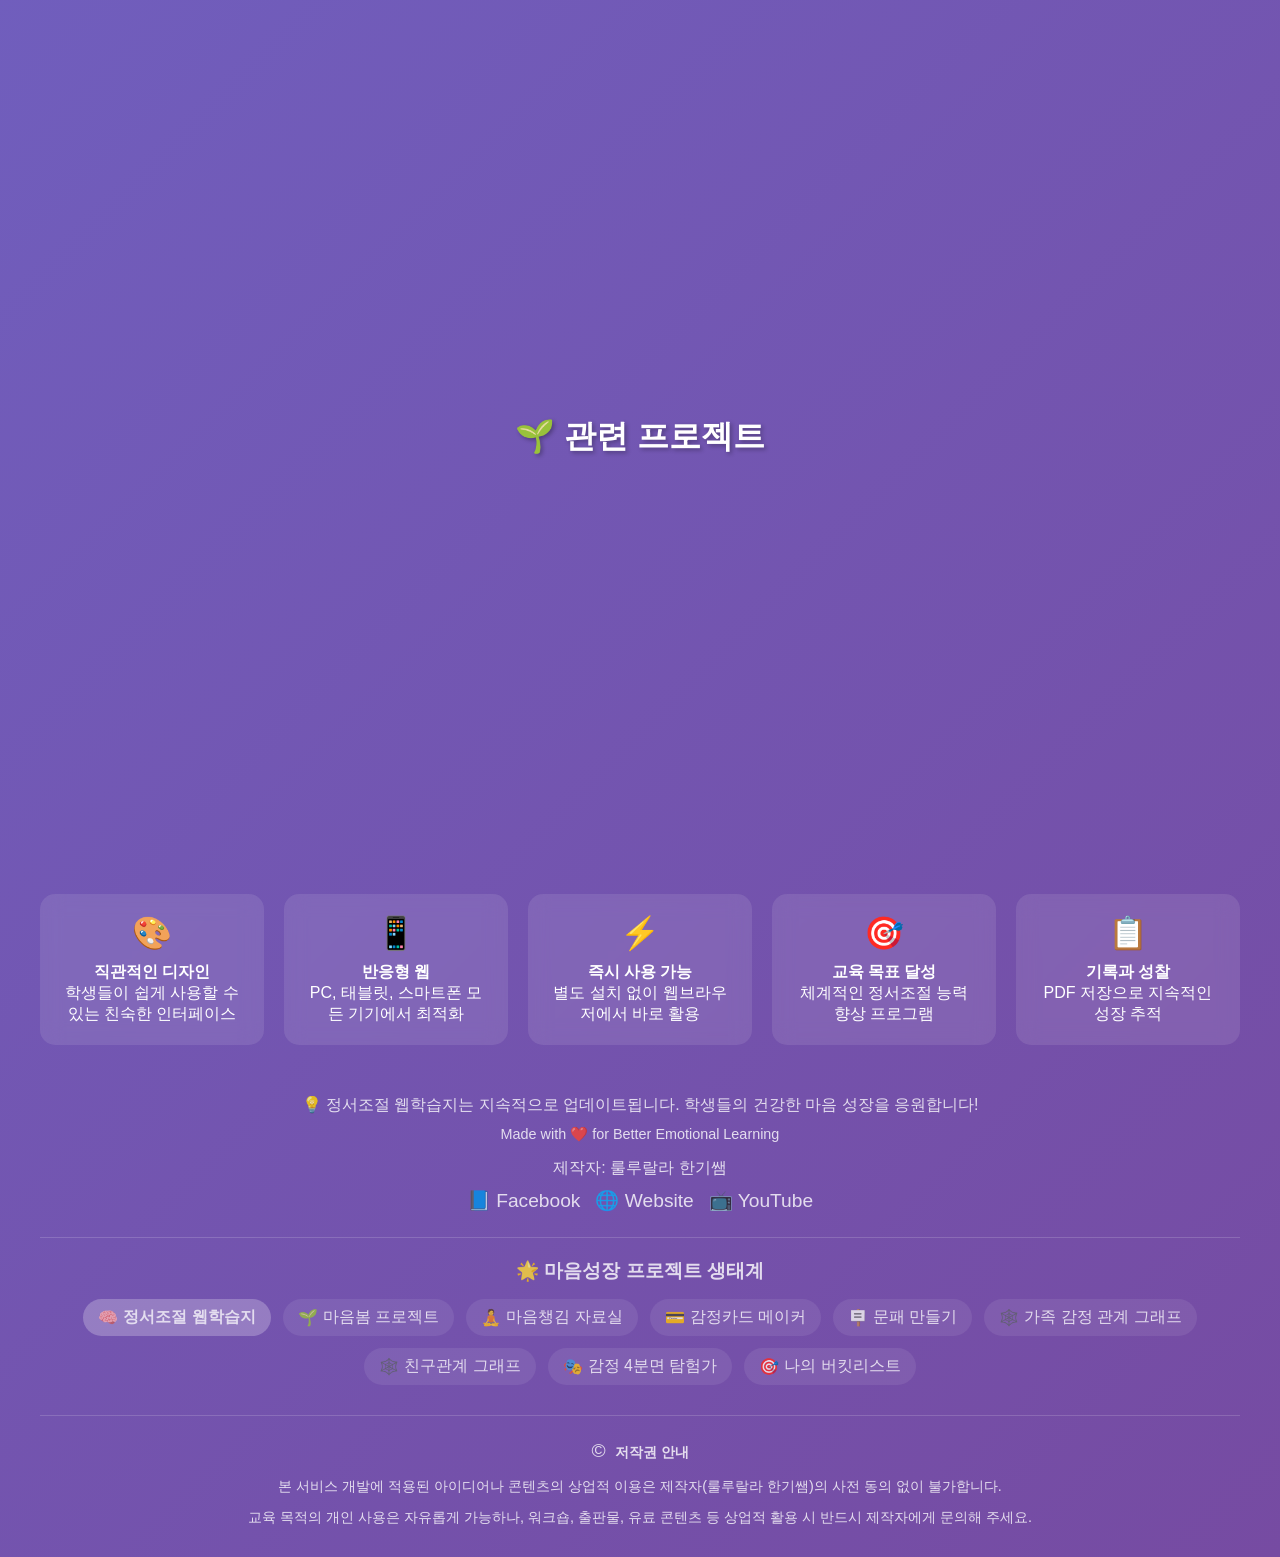
==== commit 43fbbbb0: "feat: 신규 도구 4종 카드 추가 - 갈등 온도계 (갈등 해결) - 나만의 미덕 카드 (미덕 발견) - 나다움 레시피 — 나는 꿈 요리사 (자아 탐구) - 스승의 날 감사 카드" ====
--- a/index.html
+++ b/index.html
@@ -170,6 +170,22 @@
             --card-color: #f59e0b;
         }
 
+        .card.dear-teacher-card {
+            --card-color: #e11d48;
+        }
+
+        .card.dream-recipe-card {
+            --card-color: #0ea5e9;
+        }
+
+        .card.virtue-canvas-card {
+            --card-color: #14b8a6;
+        }
+
+        .card.conflict-thermometer-card {
+            --card-color: #ef4444;
+        }
+
         .card-icon {
             width: 80px;
             height: 80px;
@@ -508,6 +524,46 @@
         </div>
 
         <div class="cards-grid">
+            <div class="card conflict-thermometer-card new">
+                <div class="card-icon">🌡️</div>
+                <span class="card-tag">갈등 해결</span>
+                <h3>갈등 온도계</h3>
+                <p>갈등 상황의 온도를 측정하고 Think·Puzzle·Explore 사고 루틴으로 차근차근 들여다보는 활동입니다. 갈등을 객관적으로 바라보며 건강한 해결 방법을 스스로 찾아보세요.</p>
+                <a href="https://plusiam.github.io/conflict-thermometer/" target="_blank" class="card-button">
+                    💻 활동지 바로가기
+                </a>
+            </div>
+
+            <div class="card virtue-canvas-card new">
+                <div class="card-icon">💎</div>
+                <span class="card-tag">미덕 발견</span>
+                <h3>나만의 미덕 카드</h3>
+                <p>나와 친구가 가진 좋은 점, 미덕을 발견하고 아름다운 카드로 만들어보세요. 서로의 장점을 찾아 표현하는 과정에서 자존감과 긍정적인 관계를 함께 키울 수 있어요.</p>
+                <a href="https://plusiam.github.io/my-virtue-canvas/" target="_blank" class="card-button">
+                    💻 활동지 바로가기
+                </a>
+            </div>
+
+            <div class="card dream-recipe-card new">
+                <div class="card-icon">🧑‍🍳</div>
+                <span class="card-tag">자아 탐구</span>
+                <h3>나다움 레시피 — 나는 꿈 요리사</h3>
+                <p>꿈 요리사가 되어 나다움의 재료를 찾아 나만의 레시피 카드를 만들어보세요. 내가 좋아하는 것, 잘하는 것, 소중히 여기는 가치를 요리하듯 조합하며 진짜 나를 발견할 수 있어요.</p>
+                <a href="https://plusiam.github.io/dream-recipe/" target="_blank" class="card-button">
+                    💻 활동지 바로가기
+                </a>
+            </div>
+
+            <div class="card dear-teacher-card new">
+                <div class="card-icon">🌹</div>
+                <span class="card-tag">감사 표현</span>
+                <h3>스승의 날 감사 카드 메이커</h3>
+                <p>선생님께 진심을 담은 스승의 날 감사 카드를 만들어보세요. 카네이션 클래식, 손편지 노트 등 4가지 테마로 마음을 예쁘게 꾸미고 PNG 이미지로 저장해 전할 수 있어요.</p>
+                <a href="https://plusiam.github.io/dear-teacher/" target="_blank" class="card-button">
+                    💻 활동지 바로가기
+                </a>
+            </div>
+
             <div class="card emotion-card-maker new">
                 <div class="card-icon">💳</div>
                 <span class="card-tag">감정 표현</span>
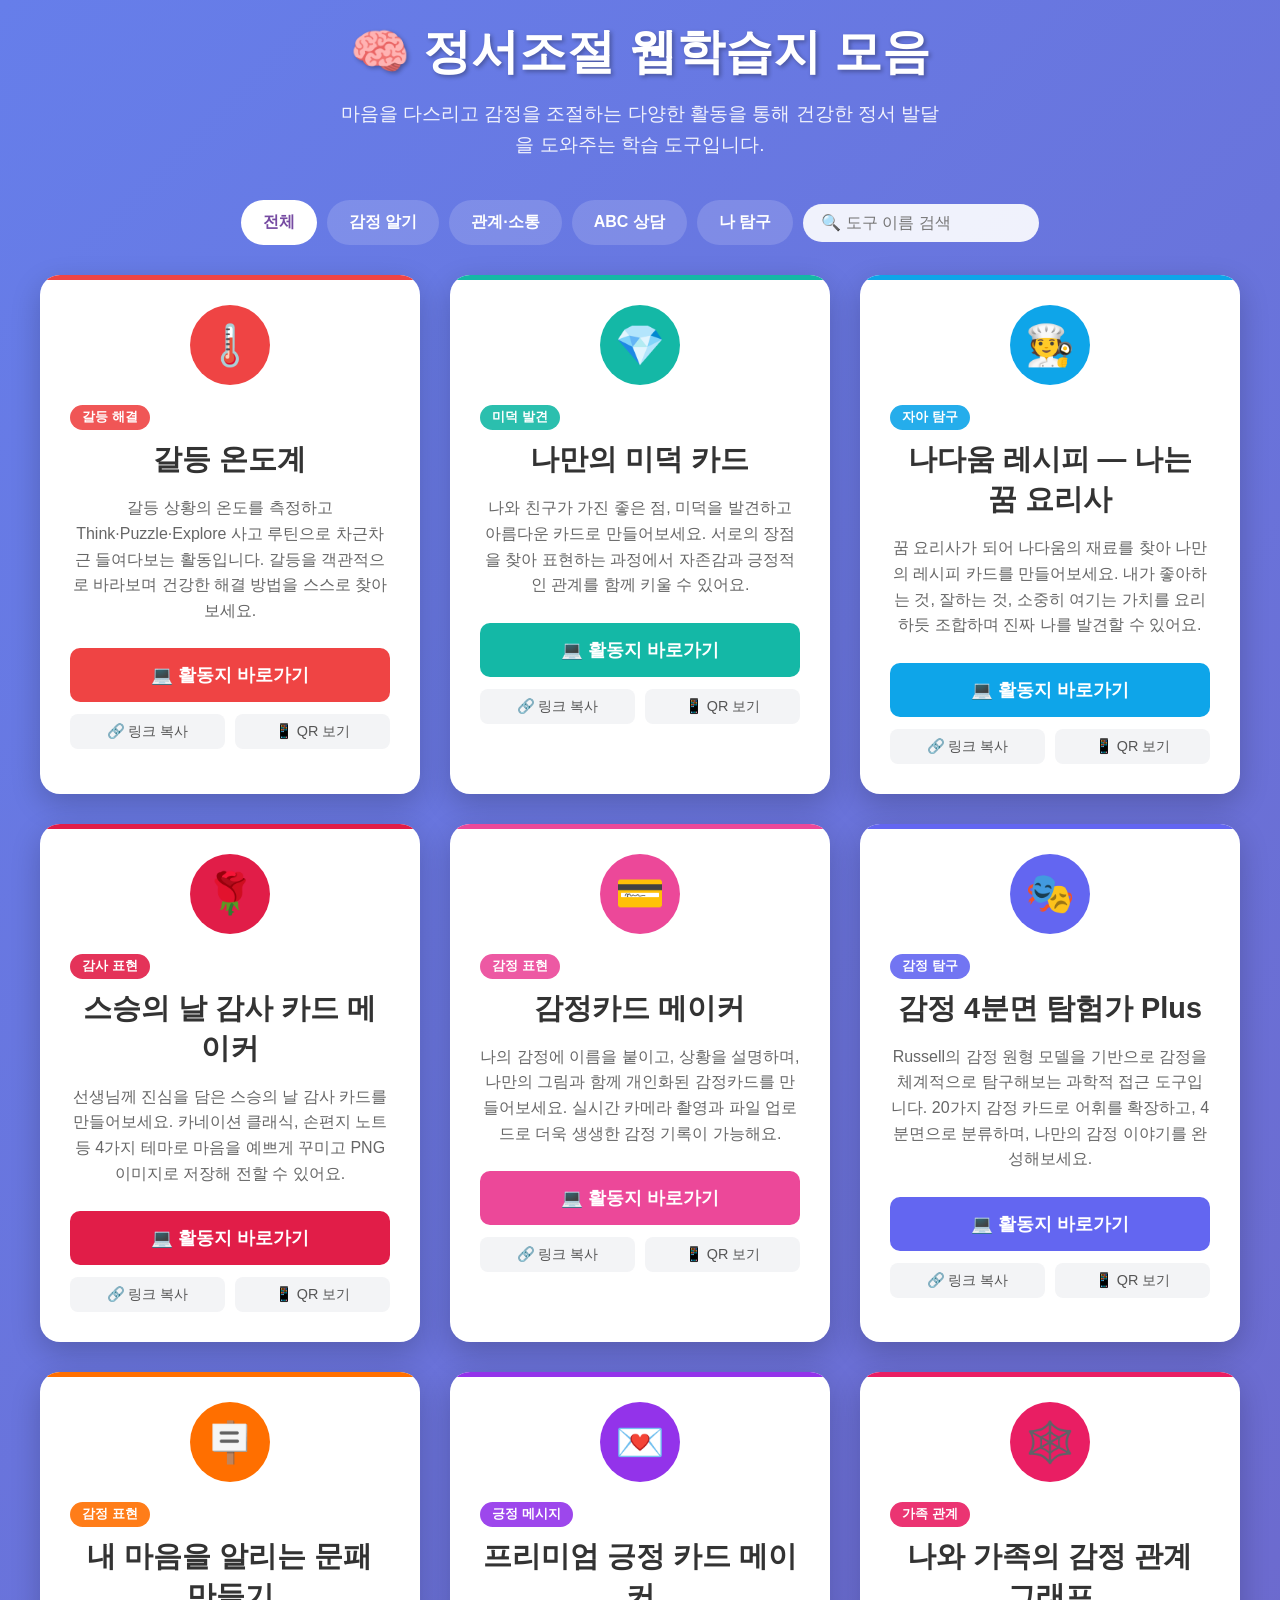
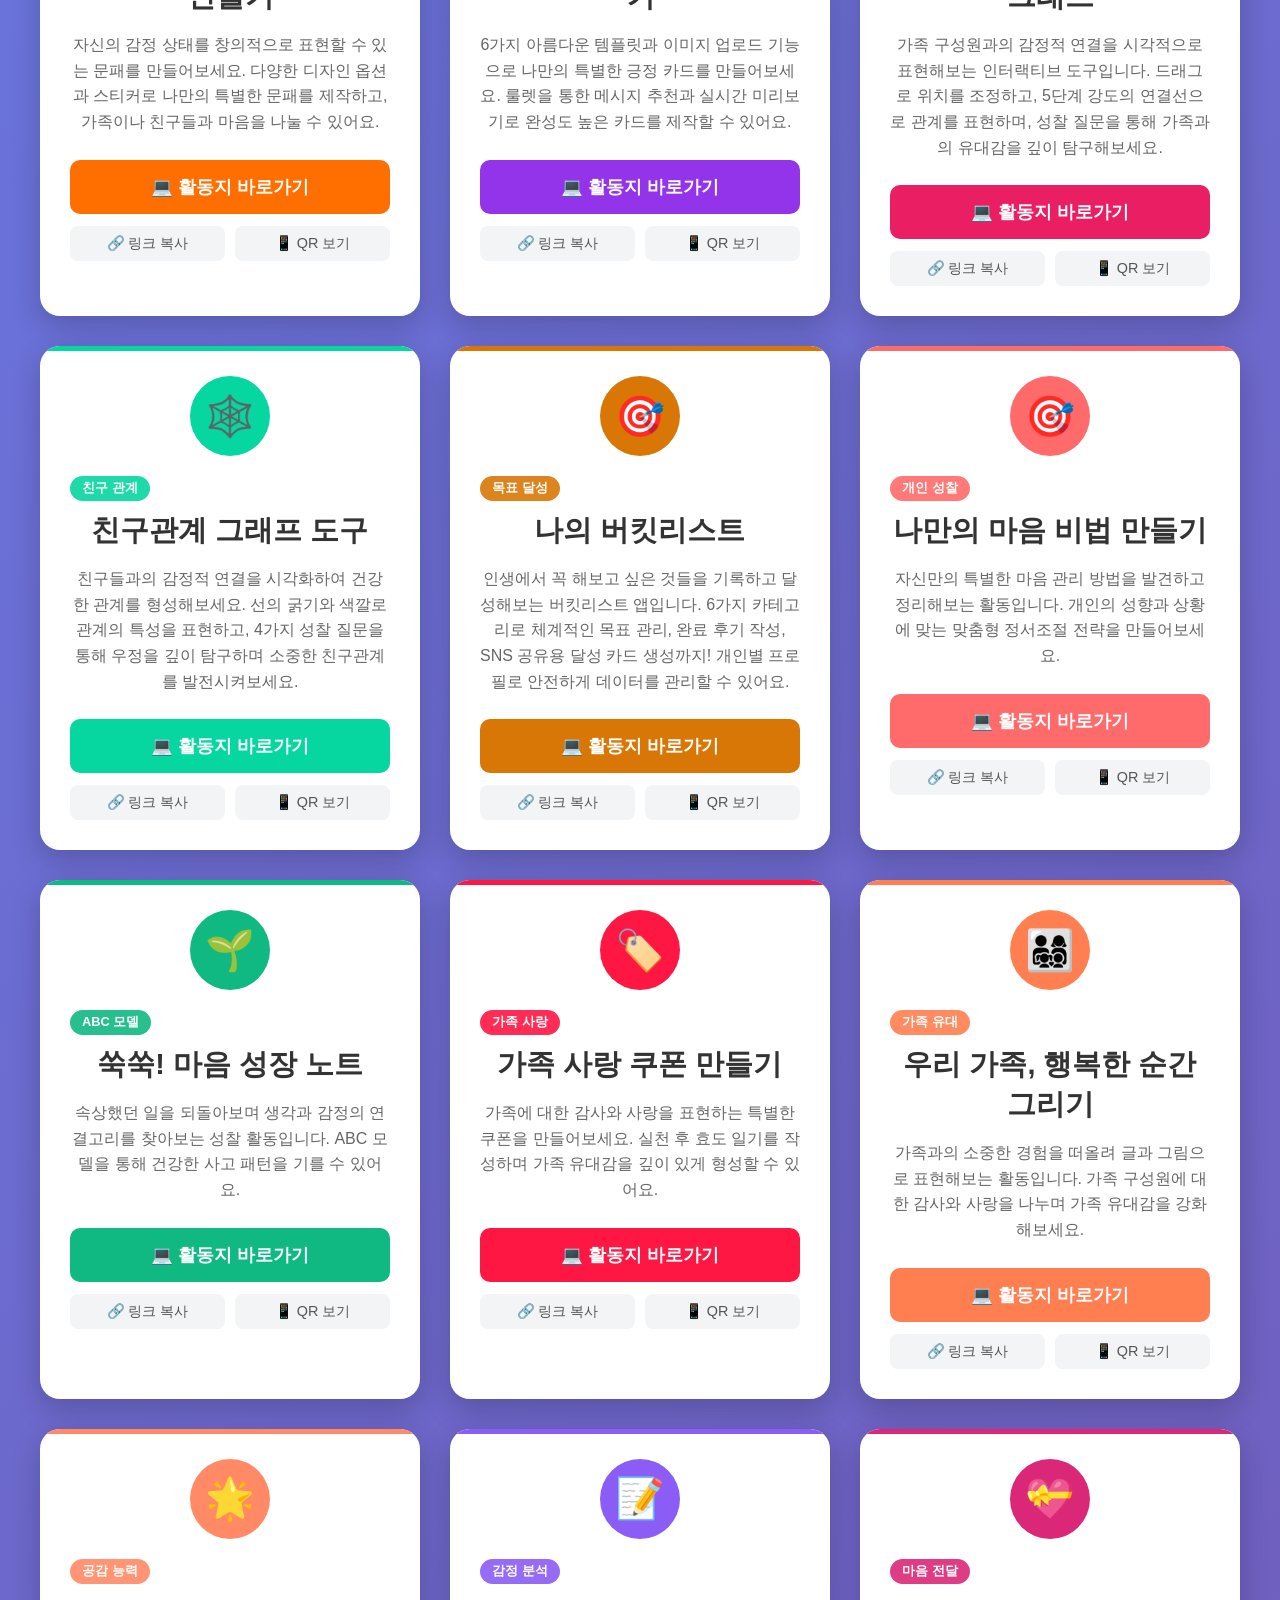
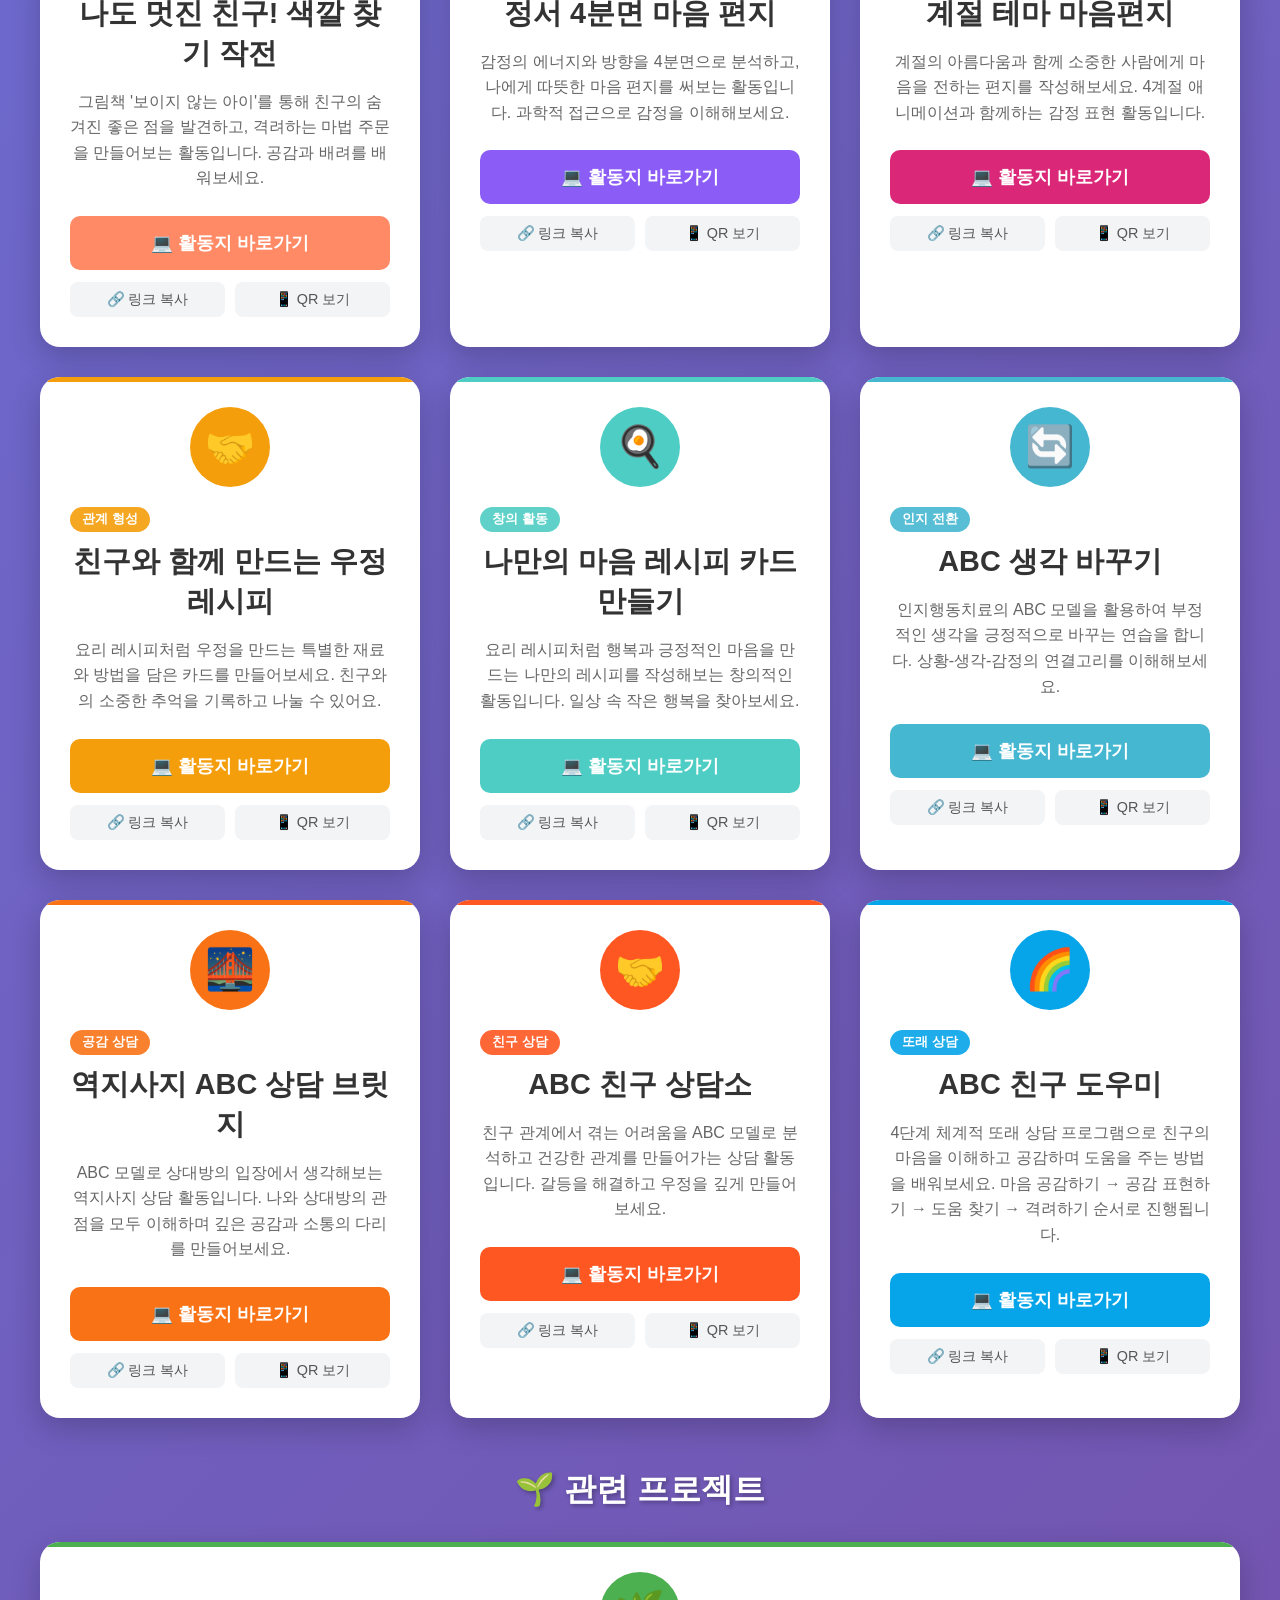
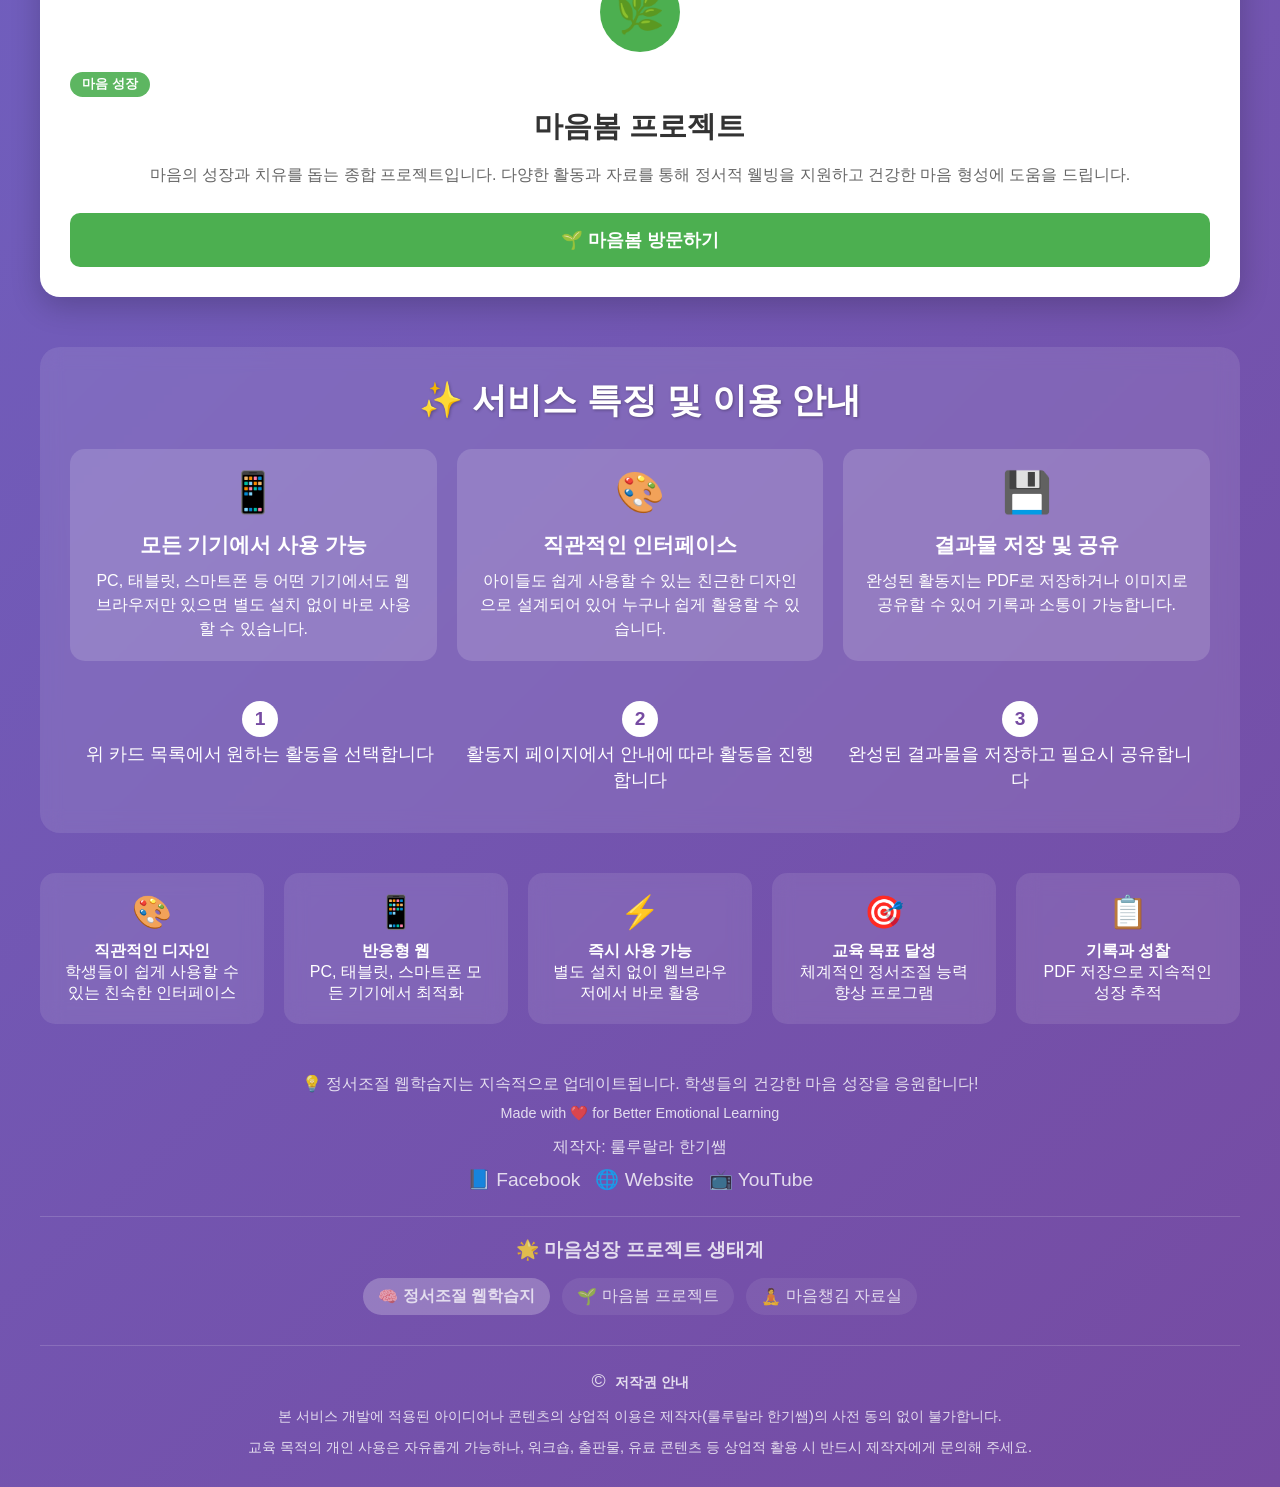
==== commit 2fe0f2f3: "feat: 허브를 TOOLS 배열 기반으로 개편하고 필터·검색·공유 기능 추가 - 도구 목록을 단일 JS 배열로 통합 (CSS 색상 클래스 26개, 카드 HTML 중복 제거) - " ====
--- a/index.html
+++ b/index.html
@@ -1,4 +1,5 @@
 <!DOCTYPE html>
+<!-- 정서조절 웹학습지 26종을 모아 보여주는 마음허브 메인 페이지 (도구 목록은 하단 TOOLS 배열에서 관리) -->
 <html lang="ko">
 <head>
     <meta charset="UTF-8">
@@ -32,7 +33,7 @@
 
         .header {
             text-align: center;
-            margin-bottom: 50px;
+            margin-bottom: 40px;
             color: white;
         }
 
@@ -50,6 +51,67 @@
             line-height: 1.6;
         }
 
+        /* 필터 & 검색 바 */
+        .filter-bar {
+            display: flex;
+            flex-wrap: wrap;
+            gap: 10px;
+            justify-content: center;
+            align-items: center;
+            margin-bottom: 30px;
+        }
+
+        .filter-tab {
+            background: rgba(255,255,255,0.15);
+            color: white;
+            border: 2px solid transparent;
+            padding: 10px 20px;
+            border-radius: 25px;
+            font-size: 1rem;
+            font-weight: bold;
+            cursor: pointer;
+            transition: all 0.2s ease;
+        }
+
+        .filter-tab:hover {
+            background: rgba(255,255,255,0.3);
+        }
+
+        .filter-tab.active {
+            background: white;
+            color: #764ba2;
+        }
+
+        .search-input {
+            padding: 10px 18px;
+            border: none;
+            border-radius: 25px;
+            font-size: 1rem;
+            min-width: 200px;
+            background: rgba(255,255,255,0.9);
+        }
+
+        .search-input:focus {
+            outline: 3px solid rgba(255,255,255,0.6);
+        }
+
+        .no-result {
+            grid-column: 1 / -1;
+            text-align: center;
+            color: white;
+            font-size: 1.2rem;
+            padding: 40px 0;
+        }
+
+        .noscript-notice {
+            background: rgba(255,255,255,0.9);
+            color: #333;
+            padding: 20px;
+            border-radius: 15px;
+            text-align: center;
+            margin-bottom: 30px;
+        }
+
         .cards-grid {
             display: grid;
             grid-template-columns: repeat(auto-fit, minmax(350px, 1fr));
@@ -62,9 +124,21 @@
             border-radius: 20px;
             padding: 30px;
             box-shadow: 0 10px 30px rgba(0,0,0,0.2);
-            transition: all 0.3s ease;
+            transition: transform 0.3s ease, box-shadow 0.3s ease;
             position: relative;
             overflow: hidden;
+            opacity: 0;
+            animation: cardIn 0.6s ease forwards;
+            animation-delay: calc(min(var(--i, 0), 8) * 90ms);
+        }
+
+        @keyframes cardIn {
+            from { opacity: 0; transform: translateY(30px); }
+            to { opacity: 1; transform: translateY(0); }
+        }
+
+        @media (prefers-reduced-motion: reduce) {
+            .card { animation: none; opacity: 1; }
         }
 
         .card:hover {
@@ -80,110 +154,6 @@
             right: 0;
             height: 5px;
             background: var(--card-color);
-        }
-
-        .card.mind-card {
-            --card-color: #ff6b6b;
-        }
-
-        .card.recipe-card {
-            --card-color: #4ecdc4;
-        }
-
-        .card.abc-card {
-            --card-color: #45b7d1;
-        }
-
-        .card.growth-card {
-            --card-color: #10b981;
-        }
-
-        .card.friendship-card {
-            --card-color: #f59e0b;
-        }
-
-        .card.friendship-graph-card {
-            --card-color: #06d6a0;
-        }
-
-        .card.letter-card {
-            --card-color: #8b5cf6;
-        }
-
-        .card.postcard-card {
-            --card-color: #e91e63;
-        }
-
-        .card.invisible-child-card {
-            --card-color: #ff8a65;
-        }
-
-        .card.family-moments-card {
-            --card-color: #ff7f50;
-        }
-
-        .card.family-love-coupon-card {
-            --card-color: #ff1744;
-        }
-
-        .card.positive-card-maker {
-            --card-color: #9333ea;
-        }
-
-        .card.abc-friend-card {
-            --card-color: #ff5722;
-        }
-
-        .card.abc-friend-peer-card {
-            --card-color: #06a4e8;
-        }
-
-        .card.abc-sangdam-card {
-            --card-color: #d946ef;
-        }
-
-        .card.abc-heart-bridge-card {
-            --card-color: #f97316;
-        }
-
-        .card.maumbom-card {
-            --card-color: #4CAF50;
-        }
-
-        .card.munpae-maker-card {
-            --card-color: #ff6f00;
-        }
-
-        .card.family-emotion-graph-card {
-            --card-color: #e91e63;
-        }
-
-        .card.emotion-explorer-card {
-            --card-color: #6366f1;
-        }
-
-        .card.emotion-card-maker {
-            --card-color: #ec4899;
-        }
-
-        .card.bucket-dreams-card {
-            --card-color: #f59e0b;
-        }
-
-        .card.dear-teacher-card {
-            --card-color: #e11d48;
-        }
-
-        .card.dream-recipe-card {
-            --card-color: #0ea5e9;
-        }
-
-        .card.virtue-canvas-card {
-            --card-color: #14b8a6;
-        }
-
-        .card.conflict-thermometer-card {
-            --card-color: #ef4444;
         }
 
         .card-icon {
@@ -224,12 +194,43 @@
             text-align: center;
             font-weight: bold;
             font-size: 1.1rem;
-            transition: all 0.3s ease;
+            transition: opacity 0.2s ease;
         }
 
         .card-button:hover {
-            opacity: 0.9;
-            transform: scale(1.02);
+            opacity: 0.85;
+        }
+
+        .card-button.pressed {
+            animation: press 0.25s ease;
+        }
+
+        @keyframes press {
+            0% { transform: scale(1); }
+            50% { transform: scale(0.95); }
+            100% { transform: scale(1); }
+        }
+
+        .card-actions {
+            display: flex;
+            gap: 10px;
+            margin-top: 12px;
+        }
+
+        .card-action-btn {
+            flex: 1;
+            padding: 8px 10px;
+            background: #f3f4f6;
+            color: #555;
+            border: none;
+            border-radius: 8px;
+            font-size: 0.9rem;
+            cursor: pointer;
+            transition: background 0.2s ease;
+        }
+
+        .card-action-btn:hover {
+            background: #e5e7eb;
         }
 
         .features {
@@ -264,12 +265,12 @@
             .header h1 {
                 font-size: 2rem;
             }
-            
+
             .cards-grid {
                 grid-template-columns: 1fr;
                 gap: 20px;
             }
-            
+
             .card {
                 padding: 20px;
             }
@@ -368,7 +369,6 @@
             line-height: 1.5;
         }
 
-        /* 새로 추가된 카드들을 위한 스타일 개선 */
         .card-tag {
             display: inline-block;
             background: var(--card-color);
@@ -381,11 +381,6 @@
             opacity: 0.9;
         }
 
-        /* 새로운 카드 강조 효과 */
-        .card.new {
-            position: relative;
-        }
-
         .card.new::after {
             content: 'NEW!';
             position: absolute;
@@ -406,7 +401,10 @@
             100% { transform: scale(1); }
         }
 
-        /* 관련 프로젝트 섹션 스타일 */
+        @media (prefers-reduced-motion: reduce) {
+            .card.new::after { animation: none; }
+        }
+
         .section-title {
             font-size: 2rem;
             color: white;
@@ -419,28 +417,27 @@
             margin-bottom: 50px;
         }
 
-        /* 프로젝트 생태계 스타일 */
         .project-ecosystem {
-            margin-top: 25px; 
-            padding-top: 20px; 
+            margin-top: 25px;
+            padding-top: 20px;
             border-top: 1px solid rgba(255,255,255,0.2);
         }
 
         .ecosystem-links {
-            display: flex; 
-            justify-content: center; 
-            flex-wrap: wrap; 
+            display: flex;
+            justify-content: center;
+            flex-wrap: wrap;
             gap: 12px;
         }
 
         .eco-link {
-            color: white; 
-            text-decoration: none; 
-            background: rgba(255,255,255,0.1); 
-            padding: 8px 15px; 
-            border-radius: 20px; 
-            display: flex; 
-            align-items: center; 
+            color: white;
+            text-decoration: none;
+            background: rgba(255,255,255,0.1);
+            padding: 8px 15px;
+            border-radius: 20px;
+            display: flex;
+            align-items: center;
             gap: 5px;
             transition: all 0.3s ease;
         }
@@ -455,7 +452,6 @@
             font-weight: bold;
         }
 
-        /* 저작권 안내 스타일 */
         .copyright-notice {
             margin-top: 30px;
             padding-top: 20px;
@@ -471,6 +467,61 @@
         .copyright-icon {
             font-size: 1.2rem;
             margin-right: 5px;
+        }
+
+        /* QR 모달 */
+        .qr-modal {
+            display: none;
+            position: fixed;
+            inset: 0;
+            background: rgba(0,0,0,0.6);
+            z-index: 100;
+            align-items: center;
+            justify-content: center;
+            padding: 20px;
+        }
+
+        .qr-modal.open {
+            display: flex;
+        }
+
+        .qr-box {
+            background: white;
+            border-radius: 20px;
+            padding: 30px;
+            text-align: center;
+            max-width: 320px;
+            width: 100%;
+        }
+
+        .qr-box h3 {
+            font-size: 1.2rem;
+            color: #333;
+            margin-bottom: 15px;
+        }
+
+        .qr-box img {
+            width: 220px;
+            height: 220px;
+            max-width: 100%;
+        }
+
+        .qr-box .qr-url {
+            font-size: 0.8rem;
+            color: #666;
+            word-break: break-all;
+            margin: 12px 0;
+        }
+
+        .qr-close {
+            background: #764ba2;
+            color: white;
+            border: none;
+            padding: 10px 24px;
+            border-radius: 10px;
+            font-size: 1rem;
+            font-weight: bold;
+            cursor: pointer;
         }
     </style>
 </head>
@@ -481,312 +532,78 @@
             <p>마음을 다스리고 감정을 조절하는 다양한 활동을 통해 건강한 정서 발달을 도와주는 학습 도구입니다.</p>
         </header>
 
-        <!-- 정서조절 학습의 중요성 섹션을 서비스 특징 및 이용 안내로 변경 -->
+        <nav class="filter-bar" id="filter-bar" aria-label="도구 카테고리 필터">
+            <button class="filter-tab active" data-category="all">전체</button>
+            <button class="filter-tab" data-category="emotion">감정 알기</button>
+            <button class="filter-tab" data-category="relation">관계·소통</button>
+            <button class="filter-tab" data-category="abc">ABC 상담</button>
+            <button class="filter-tab" data-category="self">나 탐구</button>
+            <input type="search" class="search-input" id="search-input" placeholder="🔍 도구 이름 검색" aria-label="도구 검색">
+        </nav>
+
+        <noscript>
+            <div class="noscript-notice">
+                이 페이지의 도구 목록을 보려면 자바스크립트를 켜 주세요.
+                도구 전체 목록은 <a href="https://github.com/plusiam/maum-hub#-도구-카탈로그">README 카탈로그</a>에서도 확인할 수 있습니다.
+            </div>
+        </noscript>
+
+        <div class="cards-grid" id="cards-grid"></div>
+
+        <!-- 관련 프로젝트 섹션 -->
+        <div class="related-section">
+            <h2 class="section-title">🌱 관련 프로젝트</h2>
+            <div class="cards-grid" style="grid-template-columns: repeat(auto-fit, minmax(350px, 1fr));">
+                <div class="card" style="--card-color: #4CAF50; --i: 0">
+                    <div class="card-icon">🌿</div>
+                    <span class="card-tag">마음 성장</span>
+                    <h3>마음봄 프로젝트</h3>
+                    <p>마음의 성장과 치유를 돕는 종합 프로젝트입니다. 다양한 활동과 자료를 통해 정서적 웰빙을 지원하고 건강한 마음 형성에 도움을 드립니다.</p>
+                    <a href="https://plusiam.github.io/maumbom-website/" target="_blank" rel="noopener noreferrer" class="card-button">
+                        🌱 마음봄 방문하기
+                    </a>
+                </div>
+            </div>
+        </div>
+
+        <!-- 서비스 특징 및 이용 안내 -->
         <div class="intro-section">
             <h2>✨ 서비스 특징 및 이용 안내</h2>
-            
+
             <div class="service-features">
                 <div class="service-feature">
                     <div class="service-icon">📱</div>
                     <div class="service-title">모든 기기에서 사용 가능</div>
                     <div class="service-desc">PC, 태블릿, 스마트폰 등 어떤 기기에서도 웹브라우저만 있으면 별도 설치 없이 바로 사용할 수 있습니다.</div>
                 </div>
-                
+
                 <div class="service-feature">
                     <div class="service-icon">🎨</div>
                     <div class="service-title">직관적인 인터페이스</div>
                     <div class="service-desc">아이들도 쉽게 사용할 수 있는 친근한 디자인으로 설계되어 있어 누구나 쉽게 활용할 수 있습니다.</div>
                 </div>
-                
+
                 <div class="service-feature">
                     <div class="service-icon">💾</div>
                     <div class="service-title">결과물 저장 및 공유</div>
                     <div class="service-desc">완성된 활동지는 PDF로 저장하거나 이미지로 공유할 수 있어 기록과 소통이 가능합니다.</div>
                 </div>
             </div>
-            
+
             <div class="usage-steps">
                 <div class="usage-step">
                     <div class="step-number">1</div>
-                    <div class="step-text">아래 카드 목록에서 원하는 활동을 선택합니다</div>
+                    <div class="step-text">위 카드 목록에서 원하는 활동을 선택합니다</div>
                 </div>
-                
+
                 <div class="usage-step">
                     <div class="step-number">2</div>
                     <div class="step-text">활동지 페이지에서 안내에 따라 활동을 진행합니다</div>
                 </div>
-                
+
                 <div class="usage-step">
                     <div class="step-number">3</div>
                     <div class="step-text">완성된 결과물을 저장하고 필요시 공유합니다</div>
-                </div>
-            </div>
-        </div>
-
-        <div class="cards-grid">
-            <div class="card conflict-thermometer-card new">
-                <div class="card-icon">🌡️</div>
-                <span class="card-tag">갈등 해결</span>
-                <h3>갈등 온도계</h3>
-                <p>갈등 상황의 온도를 측정하고 Think·Puzzle·Explore 사고 루틴으로 차근차근 들여다보는 활동입니다. 갈등을 객관적으로 바라보며 건강한 해결 방법을 스스로 찾아보세요.</p>
-                <a href="https://plusiam.github.io/conflict-thermometer/" target="_blank" class="card-button">
-                    💻 활동지 바로가기
-                </a>
-            </div>
-
-            <div class="card virtue-canvas-card new">
-                <div class="card-icon">💎</div>
-                <span class="card-tag">미덕 발견</span>
-                <h3>나만의 미덕 카드</h3>
-                <p>나와 친구가 가진 좋은 점, 미덕을 발견하고 아름다운 카드로 만들어보세요. 서로의 장점을 찾아 표현하는 과정에서 자존감과 긍정적인 관계를 함께 키울 수 있어요.</p>
-                <a href="https://plusiam.github.io/my-virtue-canvas/" target="_blank" class="card-button">
-                    💻 활동지 바로가기
-                </a>
-            </div>
-
-            <div class="card dream-recipe-card new">
-                <div class="card-icon">🧑‍🍳</div>
-                <span class="card-tag">자아 탐구</span>
-                <h3>나다움 레시피 — 나는 꿈 요리사</h3>
-                <p>꿈 요리사가 되어 나다움의 재료를 찾아 나만의 레시피 카드를 만들어보세요. 내가 좋아하는 것, 잘하는 것, 소중히 여기는 가치를 요리하듯 조합하며 진짜 나를 발견할 수 있어요.</p>
-                <a href="https://plusiam.github.io/dream-recipe/" target="_blank" class="card-button">
-                    💻 활동지 바로가기
-                </a>
-            </div>
-
-            <div class="card dear-teacher-card new">
-                <div class="card-icon">🌹</div>
-                <span class="card-tag">감사 표현</span>
-                <h3>스승의 날 감사 카드 메이커</h3>
-                <p>선생님께 진심을 담은 스승의 날 감사 카드를 만들어보세요. 카네이션 클래식, 손편지 노트 등 4가지 테마로 마음을 예쁘게 꾸미고 PNG 이미지로 저장해 전할 수 있어요.</p>
-                <a href="https://plusiam.github.io/dear-teacher/" target="_blank" class="card-button">
-                    💻 활동지 바로가기
-                </a>
-            </div>
-
-            <div class="card emotion-card-maker new">
-                <div class="card-icon">💳</div>
-                <span class="card-tag">감정 표현</span>
-                <h3>감정카드 메이커</h3>
-                <p>나의 감정에 이름을 붙이고, 상황을 설명하며, 나만의 그림과 함께 개인화된 감정카드를 만들어보세요. 실시간 카메라 촬영과 파일 업로드로 더욱 생생한 감정 기록이 가능해요.</p>
-                <a href="https://plusiam.github.io/emotion-card-maker/" target="_blank" class="card-button">
-                    💻 활동지 바로가기
-                </a>
-            </div>
-
-            <div class="card emotion-explorer-card new">
-                <div class="card-icon">🎭</div>
-                <span class="card-tag">감정 탐구</span>
-                <h3>감정 4분면 탐험가 Plus</h3>
-                <p>Russell의 감정 원형 모델을 기반으로 감정을 체계적으로 탐구해보는 과학적 접근 도구입니다. 20가지 감정 카드로 어휘를 확장하고, 4분면으로 분류하며, 나만의 감정 이야기를 완성해보세요.</p>
-                <a href="https://plusiam.github.io/emotion-explorer/" target="_blank" class="card-button">
-                    💻 활동지 바로가기
-                </a>
-            </div>
-
-            <div class="card munpae-maker-card new">
-                <div class="card-icon">🪧</div>
-                <span class="card-tag">감정 표현</span>
-                <h3>내 마음을 알리는 문패 만들기</h3>
-                <p>자신의 감정 상태를 창의적으로 표현할 수 있는 문패를 만들어보세요. 다양한 디자인 옵션과 스티커로 나만의 특별한 문패를 제작하고, 가족이나 친구들과 마음을 나눌 수 있어요.</p>
-                <a href="https://plusiam.github.io/munpae-maker/" target="_blank" class="card-button">
-                    💻 활동지 바로가기
-                </a>
-            </div>
-
-            <div class="card positive-card-maker new">
-                <div class="card-icon">💌</div>
-                <span class="card-tag">긍정 메시지</span>
-                <h3>프리미엄 긍정 카드 메이커</h3>
-                <p>6가지 아름다운 템플릿과 이미지 업로드 기능으로 나만의 특별한 긍정 카드를 만들어보세요. 룰렛을 통한 메시지 추천과 실시간 미리보기로 완성도 높은 카드를 제작할 수 있어요.</p>
-                <a href="positive-card-maker/" target="_blank" class="card-button">
-                    💻 활동지 바로가기
-                </a>
-            </div>
-
-            <div class="card family-emotion-graph-card new">
-                <div class="card-icon">🕸️</div>
-                <span class="card-tag">가족 관계</span>
-                <h3>나와 가족의 감정 관계 그래프</h3>
-                <p>가족 구성원과의 감정적 연결을 시각적으로 표현해보는 인터랙티브 도구입니다. 드래그로 위치를 조정하고, 5단계 강도의 연결선으로 관계를 표현하며, 성찰 질문을 통해 가족과의 유대감을 깊이 탐구해보세요.</p>
-                <a href="https://plusiam.github.io/family-emotion-graph/" target="_blank" class="card-button">
-                    💻 활동지 바로가기
-                </a>
-            </div>
-
-            <div class="card friendship-graph-card new">
-                <div class="card-icon">🕸️</div>
-                <span class="card-tag">친구 관계</span>
-                <h3>친구관계 그래프 도구</h3>
-                <p>친구들과의 감정적 연결을 시각화하여 건강한 관계를 형성해보세요. 선의 굵기와 색깔로 관계의 특성을 표현하고, 4가지 성찰 질문을 통해 우정을 깊이 탐구하며 소중한 친구관계를 발전시켜보세요.</p>
-                <a href="https://plusiam.github.io/friendship-graph-tool/" target="_blank" class="card-button">
-                    💻 활동지 바로가기
-                </a>
-            </div>
-
-            <div class="card bucket-dreams-card new">
-                <div class="card-icon">🎯</div>
-                <span class="card-tag">목표 달성</span>
-                <h3>나의 버킷리스트</h3>
-                <p>인생에서 꼭 해보고 싶은 것들을 기록하고 달성해보는 버킷리스트 앱입니다. 6가지 카테고리로 체계적인 목표 관리, 완료 후기 작성, SNS 공유용 달성 카드 생성까지! 개인별 프로필로 안전하게 데이터를 관리할 수 있어요.</p>
-                <a href="https://plusiam.github.io/bucket-dreams/" target="_blank" class="card-button">
-                    💻 활동지 바로가기
-                </a>
-            </div>
-
-            <div class="card mind-card">
-                <div class="card-icon">🎯</div>
-                <span class="card-tag">개인 성찰</span>
-                <h3>나만의 마음 비법 만들기</h3>
-                <p>자신만의 특별한 마음 관리 방법을 발견하고 정리해보는 활동입니다. 개인의 성향과 상황에 맞는 맞춤형 정서조절 전략을 만들어보세요.</p>
-                <a href="https://plusiam.github.io/my-mind-card" target="_blank" class="card-button">
-                    💻 활동지 바로가기
-                </a>
-            </div>
-
-            <div class="card growth-card">
-                <div class="card-icon">🌱</div>
-                <span class="card-tag">ABC 모델</span>
-                <h3>쑥쑥! 마음 성장 노트</h3>
-                <p>속상했던 일을 되돌아보며 생각과 감정의 연결고리를 찾아보는 성찰 활동입니다. ABC 모델을 통해 건강한 사고 패턴을 기를 수 있어요.</p>
-                <a href="https://plusiam.github.io/heart-growth/" target="_blank" class="card-button">
-                    💻 활동지 바로가기
-                </a>
-            </div>
-
-            <div class="card family-love-coupon-card">
-                <div class="card-icon">🏷️</div>
-                <span class="card-tag">가족 사랑</span>
-                <h3>가족 사랑 쿠폰 만들기</h3>
-                <p>가족에 대한 감사와 사랑을 표현하는 특별한 쿠폰을 만들어보세요. 실천 후 효도 일기를 작성하며 가족 유대감을 깊이 있게 형성할 수 있어요.</p>
-                <a href="https://plusiam.github.io/family-love-coupon-app/" target="_blank" class="card-button">
-                    💻 활동지 바로가기
-                </a>
-            </div>
-
-            <div class="card family-moments-card">
-                <div class="card-icon">👨‍👩‍👧‍👦</div>
-                <span class="card-tag">가족 유대</span>
-                <h3>우리 가족, 행복한 순간 그리기</h3>
-                <p>가족과의 소중한 경험을 떠올려 글과 그림으로 표현해보는 활동입니다. 가족 구성원에 대한 감사와 사랑을 나누며 가족 유대감을 강화해보세요.</p>
-                <a href="https://plusiam.github.io/happy-family-moments/" target="_blank" class="card-button">
-                    💻 활동지 바로가기
-                </a>
-            </div>
-
-            <div class="card invisible-child-card">
-                <div class="card-icon">🌟</div>
-                <span class="card-tag">공감 능력</span>
-                <h3>나도 멋진 친구! 색깔 찾기 작전</h3>
-                <p>그림책 '보이지 않는 아이'를 통해 친구의 숨겨진 좋은 점을 발견하고, 격려하는 마법 주문을 만들어보는 활동입니다. 공감과 배려를 배워보세요.</p>
-                <a href="https://plusiam.github.io/invisible-child-worksheet/" target="_blank" class="card-button">
-                    💻 활동지 바로가기
-                </a>
-            </div>
-
-            <div class="card letter-card">
-                <div class="card-icon">📝</div>
-                <span class="card-tag">감정 분석</span>
-                <h3>정서 4분면 마음 편지</h3>
-                <p>감정의 에너지와 방향을 4분면으로 분석하고, 나에게 따뜻한 마음 편지를 써보는 활동입니다. 과학적 접근으로 감정을 이해해보세요.</p>
-                <a href="https://plusiam.github.io/maum-letter/" target="_blank" class="card-button">
-                    💻 활동지 바로가기
-                </a>
-            </div>
-
-            <div class="card postcard-card">
-                <div class="card-icon">💝</div>
-                <span class="card-tag">마음 전달</span>
-                <h3>계절 테마 마음편지</h3>
-                <p>계절의 아름다움과 함께 소중한 사람에게 마음을 전하는 편지를 작성해보세요. 4계절 애니메이션과 함께하는 감정 표현 활동입니다.</p>
-                <a href="https://plusiam.github.io/my-family-postcard/" target="_blank" class="card-button">
-                    💻 활동지 바로가기
-                </a>
-            </div>
-
-            <div class="card friendship-card">
-                <div class="card-icon">🤝</div>
-                <span class="card-tag">관계 형성</span>
-                <h3>친구와 함께 만드는 우정 레시피</h3>
-                <p>요리 레시피처럼 우정을 만드는 특별한 재료와 방법을 담은 카드를 만들어보세요. 친구와의 소중한 추억을 기록하고 나눌 수 있어요.</p>
-                <a href="https://plusiam.github.io/friendship-recipe/" target="_blank" class="card-button">
-                    💻 활동지 바로가기
-                </a>
-            </div>
-
-            <div class="card recipe-card">
-                <div class="card-icon">🍳</div>
-                <span class="card-tag">창의 활동</span>
-                <h3>나만의 마음 레시피 카드 만들기</h3>
-                <p>요리 레시피처럼 행복과 긍정적인 마음을 만드는 나만의 레시피를 작성해보는 창의적인 활동입니다. 일상 속 작은 행복을 찾아보세요.</p>
-                <a href="https://plusiam.github.io/my-happy-recipe/" target="_blank" class="card-button">
-                    💻 활동지 바로가기
-                </a>
-            </div>
-
-            <div class="card abc-card">
-                <div class="card-icon">🔄</div>
-                <span class="card-tag">인지 전환</span>
-                <h3>ABC 생각 바꾸기</h3>
-                <p>인지행동치료의 ABC 모델을 활용하여 부정적인 생각을 긍정적으로 바꾸는 연습을 합니다. 상황-생각-감정의 연결고리를 이해해보세요.</p>
-                <a href="https://plusiam.github.io/abc-think/" target="_blank" class="card-button">
-                    💻 활동지 바로가기
-                </a>
-            </div>
-
-            <div class="card abc-heart-bridge-card new">
-                <div class="card-icon">🌉</div>
-                <span class="card-tag">공감 상담</span>
-                <h3>역지사지 ABC 상담 브릿지</h3>
-                <p>ABC 모델로 상대방의 입장에서 생각해보는 역지사지 상담 활동입니다. 나와 상대방의 관점을 모두 이해하며 깊은 공감과 소통의 다리를 만들어보세요.</p>
-                <a href="https://plusiam.github.io/abc-heart-bridge" target="_blank" class="card-button">
-                    💻 활동지 바로가기
-                </a>
-            </div>
-
-            <div class="card abc-friend-card">
-                <div class="card-icon">🤝</div>
-                <span class="card-tag">친구 상담</span>
-                <h3>ABC 친구 상담소</h3>
-                <p>친구 관계에서 겪는 어려움을 ABC 모델로 분석하고 건강한 관계를 만들어가는 상담 활동입니다. 갈등을 해결하고 우정을 깊게 만들어보세요.</p>
-                <a href="https://plusiam.github.io/abc-friend-consultant/" target="_blank" class="card-button">
-                    💻 활동지 바로가기
-                </a>
-            </div>
-
-            <div class="card abc-friend-peer-card new">
-                <div class="card-icon">🌈</div>
-                <span class="card-tag">또래 상담</span>
-                <h3>ABC 친구 도우미</h3>
-                <p>4단계 체계적 또래 상담 프로그램으로 친구의 마음을 이해하고 공감하며 도움을 주는 방법을 배워보세요. 마음 공감하기 → 공감 표현하기 → 도움 찾기 → 격려하기 순서로 진행됩니다.</p>
-                <a href="https://plusiam.github.io/abc-friend-peer/" target="_blank" class="card-button">
-                    💻 활동지 바로가기
-                </a>
-            </div>
-
-            <div class="card abc-sangdam-card new">
-                <div class="card-icon">🧘‍♀️</div>
-                <span class="card-tag">AI 상담</span>
-                <h3>ABC 상담 마음이</h3>
-                <p>AI 상담사 '마음이'와 함께하는 ABC 모델 기반 정서 상담 서비스입니다. 24시간 언제든지 마음의 고민을 나누고 전문적인 ABC 기법으로 감정을 정리해보세요.</p>
-                <a href="https://chatgpt.com/g/g-6859df12e880819199dc6210efd354a1-abc-sangdam-maeumi" target="_blank" class="card-button">
-                    🤖 AI 상담 시작하기
-                </a>
-            </div>
-        </div>
-
-        <!-- 관련 프로젝트 섹션 추가 -->
-        <div class="related-section">
-            <h2 class="section-title">🌱 관련 프로젝트</h2>
-            <div class="cards-grid" style="grid-template-columns: repeat(auto-fit, minmax(350px, 1fr));">
-                <div class="card maumbom-card new">
-                    <div class="card-icon">🌿</div>
-                    <span class="card-tag">마음 성장</span>
-                    <h3>마음봄 프로젝트</h3>
-                    <p>마음의 성장과 치유를 돕는 종합 프로젝트입니다. 다양한 활동과 자료를 통해 정서적 웰빙을 지원하고 건강한 마음 형성에 도움을 드립니다.</p>
-                    <a href="https://plusiam.github.io/maumbom-website/" target="_blank" class="card-button">
-                        🌱 마음봄 방문하기
-                    </a>
                 </div>
             </div>
         </div>
@@ -825,19 +642,19 @@
             <div style="margin-top: 15px;">
                 <p>제작자: 룰루랄라 한기쌤</p>
                 <div style="display: flex; justify-content: center; gap: 15px; margin-top: 10px;">
-                    <a href="https://www.facebook.com/playrurulala?locale=ko_KR" target="_blank" style="color: white; text-decoration: none;">
+                    <a href="https://www.facebook.com/playrurulala?locale=ko_KR" target="_blank" rel="noopener noreferrer" style="color: white; text-decoration: none;">
                         <span style="font-size: 1.2rem;">📘 Facebook</span>
                     </a>
-                    <a href="https://plusiam.github.io/widyu-mindfulness-website/" target="_blank" style="color: white; text-decoration: none;">
+                    <a href="https://plusiam.github.io/widyu-mindfulness-website/" target="_blank" rel="noopener noreferrer" style="color: white; text-decoration: none;">
                         <span style="font-size: 1.2rem;">🌐 Website</span>
                     </a>
-                    <a href="https://www.youtube.com/channel/UCVcgTO7CJaKBSr6FbQxBT1w" target="_blank" style="color: white; text-decoration: none;">
+                    <a href="https://www.youtube.com/channel/UCVcgTO7CJaKBSr6FbQxBT1w" target="_blank" rel="noopener noreferrer" style="color: white; text-decoration: none;">
                         <span style="font-size: 1.2rem;">📺 YouTube</span>
                     </a>
                 </div>
             </div>
-            
-            <!-- 프로젝트 생태계 섹션 추가 -->
+
+            <!-- 프로젝트 생태계: 사이트 단위 링크만 유지 (개별 도구는 위 카드 목록에서 관리) -->
             <div class="project-ecosystem">
                 <h3 style="margin-bottom: 15px;">🌟 마음성장 프로젝트 생태계</h3>
                 <div class="ecosystem-links">
@@ -845,42 +662,18 @@
                         <span>🧠</span>
                         <span>정서조절 웹학습지</span>
                     </a>
-                    <a href="https://plusiam.github.io/maumbom-website/" class="eco-link">
+                    <a href="https://plusiam.github.io/maumbom-website/" target="_blank" rel="noopener noreferrer" class="eco-link">
                         <span>🌱</span>
                         <span>마음봄 프로젝트</span>
                     </a>
-                    <a href="https://plusiam.github.io/widyu-mindfulness-website/" class="eco-link">
+                    <a href="https://plusiam.github.io/widyu-mindfulness-website/" target="_blank" rel="noopener noreferrer" class="eco-link">
                         <span>🧘</span>
                         <span>마음챙김 자료실</span>
                     </a>
-                    <a href="https://plusiam.github.io/emotion-card-maker/" class="eco-link">
-                        <span>💳</span>
-                        <span>감정카드 메이커</span>
-                    </a>
-                    <a href="https://plusiam.github.io/munpae-maker/" class="eco-link">
-                        <span>🪧</span>
-                        <span>문패 만들기</span>
-                    </a>
-                    <a href="https://plusiam.github.io/family-emotion-graph/" class="eco-link">
-                        <span>🕸️</span>
-                        <span>가족 감정 관계 그래프</span>
-                    </a>
-                    <a href="https://plusiam.github.io/friendship-graph-tool/" class="eco-link">
-                        <span>🕸️</span>
-                        <span>친구관계 그래프</span>
-                    </a>
-                    <a href="https://plusiam.github.io/emotion-explorer/" class="eco-link">
-                        <span>🎭</span>
-                        <span>감정 4분면 탐험가</span>
-                    </a>
-                    <a href="https://plusiam.github.io/bucket-dreams/" class="eco-link">
-                        <span>🎯</span>
-                        <span>나의 버킷리스트</span>
-                    </a>
                 </div>
             </div>
-            
-            <!-- 저작권 안내 섹션 추가 -->
+
+            <!-- 저작권 안내 -->
             <div class="copyright-notice">
                 <p><span class="copyright-icon">©️</span> <strong>저작권 안내</strong></p>
                 <p>본 서비스 개발에 적용된 아이디어나 콘텐츠의 상업적 이용은 제작자(룰루랄라 한기쌤)의 사전 동의 없이 불가합니다.</p>
@@ -889,104 +682,227 @@
         </footer>
     </div>
 
+    <!-- QR 모달 -->
+    <div class="qr-modal" id="qr-modal" role="dialog" aria-modal="true" aria-label="QR 코드 보기">
+        <div class="qr-box">
+            <h3 id="qr-title"></h3>
+            <img id="qr-img" alt="도구 접속 QR 코드">
+            <p class="qr-url" id="qr-url"></p>
+            <button class="qr-close" id="qr-close">닫기</button>
+        </div>
+    </div>
+
     <script>
-        // 페이지 로드 시 카드들이 순차적으로 나타나는 애니메이션
-        document.addEventListener('DOMContentLoaded', function() {
-            const cards = document.querySelectorAll('.card');
-            const features = document.querySelectorAll('.feature');
-            const serviceFeatures = document.querySelectorAll('.service-feature');
-            const usageSteps = document.querySelectorAll('.usage-step');
-            
-            // 카드 애니메이션
-            cards.forEach((card, index) => {
-                card.style.opacity = '0';
-                card.style.transform = 'translateY(50px)';
-                
-                setTimeout(() => {
-                    card.style.transition = 'all 0.6s ease';
-                    card.style.opacity = '1';
-                    card.style.transform = 'translateY(0)';
-                }, index * 150);
+        // 도구 목록 단일 데이터 소스 — 도구 추가/수정은 이 배열만 편집하면 됩니다.
+        // category: emotion(감정 알기) | relation(관계·소통) | abc(ABC 상담) | self(나 탐구)
+        // added: 등록일. 90일 이내면 NEW 뱃지가 자동 표시됩니다.
+        const TOOLS = [
+            { id: 'conflict-thermometer', icon: '🌡️', tag: '갈등 해결', color: '#ef4444', category: 'relation', added: '2026-07-08',
+              title: '갈등 온도계',
+              desc: '갈등 상황의 온도를 측정하고 Think·Puzzle·Explore 사고 루틴으로 차근차근 들여다보는 활동입니다. 갈등을 객관적으로 바라보며 건강한 해결 방법을 스스로 찾아보세요.',
+              url: 'https://plusiam.github.io/conflict-thermometer/' },
+            { id: 'my-virtue-canvas', icon: '💎', tag: '미덕 발견', color: '#14b8a6', category: 'self', added: '2026-07-08',
+              title: '나만의 미덕 카드',
+              desc: '나와 친구가 가진 좋은 점, 미덕을 발견하고 아름다운 카드로 만들어보세요. 서로의 장점을 찾아 표현하는 과정에서 자존감과 긍정적인 관계를 함께 키울 수 있어요.',
+              url: 'https://plusiam.github.io/my-virtue-canvas/' },
+            { id: 'dream-recipe', icon: '🧑‍🍳', tag: '자아 탐구', color: '#0ea5e9', category: 'self', added: '2026-07-08',
+              title: '나다움 레시피 — 나는 꿈 요리사',
+              desc: '꿈 요리사가 되어 나다움의 재료를 찾아 나만의 레시피 카드를 만들어보세요. 내가 좋아하는 것, 잘하는 것, 소중히 여기는 가치를 요리하듯 조합하며 진짜 나를 발견할 수 있어요.',
+              url: 'https://plusiam.github.io/dream-recipe/' },
+            { id: 'dear-teacher', icon: '🌹', tag: '감사 표현', color: '#e11d48', category: 'relation', added: '2026-07-08',
+              title: '스승의 날 감사 카드 메이커',
+              desc: '선생님께 진심을 담은 스승의 날 감사 카드를 만들어보세요. 카네이션 클래식, 손편지 노트 등 4가지 테마로 마음을 예쁘게 꾸미고 PNG 이미지로 저장해 전할 수 있어요.',
+              url: 'https://plusiam.github.io/dear-teacher/' },
+            { id: 'emotion-card-maker', icon: '💳', tag: '감정 표현', color: '#ec4899', category: 'emotion', added: '2025-07-11',
+              title: '감정카드 메이커',
+              desc: '나의 감정에 이름을 붙이고, 상황을 설명하며, 나만의 그림과 함께 개인화된 감정카드를 만들어보세요. 실시간 카메라 촬영과 파일 업로드로 더욱 생생한 감정 기록이 가능해요.',
+              url: 'https://plusiam.github.io/emotion-card-maker/' },
+            { id: 'emotion-explorer', icon: '🎭', tag: '감정 탐구', color: '#6366f1', category: 'emotion', added: '2025-07-10',
+              title: '감정 4분면 탐험가 Plus',
+              desc: 'Russell의 감정 원형 모델을 기반으로 감정을 체계적으로 탐구해보는 과학적 접근 도구입니다. 20가지 감정 카드로 어휘를 확장하고, 4분면으로 분류하며, 나만의 감정 이야기를 완성해보세요.',
+              url: 'https://plusiam.github.io/emotion-explorer/' },
+            { id: 'munpae-maker', icon: '🪧', tag: '감정 표현', color: '#ff6f00', category: 'emotion', added: '2025-07-01',
+              title: '내 마음을 알리는 문패 만들기',
+              desc: '자신의 감정 상태를 창의적으로 표현할 수 있는 문패를 만들어보세요. 다양한 디자인 옵션과 스티커로 나만의 특별한 문패를 제작하고, 가족이나 친구들과 마음을 나눌 수 있어요.',
+              url: 'https://plusiam.github.io/munpae-maker/' },
+            { id: 'positive-card-maker', icon: '💌', tag: '긍정 메시지', color: '#9333ea', category: 'emotion', added: '2025-06-08',
+              title: '프리미엄 긍정 카드 메이커',
+              desc: '6가지 아름다운 템플릿과 이미지 업로드 기능으로 나만의 특별한 긍정 카드를 만들어보세요. 룰렛을 통한 메시지 추천과 실시간 미리보기로 완성도 높은 카드를 제작할 수 있어요.',
+              url: 'positive-card-maker/' },
+            { id: 'family-emotion-graph', icon: '🕸️', tag: '가족 관계', color: '#e91e63', category: 'relation', added: '2025-07-07',
+              title: '나와 가족의 감정 관계 그래프',
+              desc: '가족 구성원과의 감정적 연결을 시각적으로 표현해보는 인터랙티브 도구입니다. 드래그로 위치를 조정하고, 5단계 강도의 연결선으로 관계를 표현하며, 성찰 질문을 통해 가족과의 유대감을 깊이 탐구해보세요.',
+              url: 'https://plusiam.github.io/family-emotion-graph/' },
+            { id: 'friendship-graph-tool', icon: '🕸️', tag: '친구 관계', color: '#06d6a0', category: 'relation', added: '2025-07-10',
+              title: '친구관계 그래프 도구',
+              desc: '친구들과의 감정적 연결을 시각화하여 건강한 관계를 형성해보세요. 선의 굵기와 색깔로 관계의 특성을 표현하고, 4가지 성찰 질문을 통해 우정을 깊이 탐구하며 소중한 친구관계를 발전시켜보세요.',
+              url: 'https://plusiam.github.io/friendship-graph-tool/' },
+            { id: 'bucket-dreams', icon: '🎯', tag: '목표 달성', color: '#d97706', category: 'self', added: '2025-07-12',
+              title: '나의 버킷리스트',
+              desc: '인생에서 꼭 해보고 싶은 것들을 기록하고 달성해보는 버킷리스트 앱입니다. 6가지 카테고리로 체계적인 목표 관리, 완료 후기 작성, SNS 공유용 달성 카드 생성까지! 개인별 프로필로 안전하게 데이터를 관리할 수 있어요.',
+              url: 'https://plusiam.github.io/bucket-dreams/' },
+            { id: 'my-mind-card', icon: '🎯', tag: '개인 성찰', color: '#ff6b6b', category: 'self', added: '2025-05-27',
+              title: '나만의 마음 비법 만들기',
+              desc: '자신만의 특별한 마음 관리 방법을 발견하고 정리해보는 활동입니다. 개인의 성향과 상황에 맞는 맞춤형 정서조절 전략을 만들어보세요.',
+              url: 'https://plusiam.github.io/my-mind-card' },
+            { id: 'heart-growth', icon: '🌱', tag: 'ABC 모델', color: '#10b981', category: 'abc', added: '2025-05-29',
+              title: '쑥쑥! 마음 성장 노트',
+              desc: '속상했던 일을 되돌아보며 생각과 감정의 연결고리를 찾아보는 성찰 활동입니다. ABC 모델을 통해 건강한 사고 패턴을 기를 수 있어요.',
+              url: 'https://plusiam.github.io/heart-growth/' },
+            { id: 'family-love-coupon-app', icon: '🏷️', tag: '가족 사랑', color: '#ff1744', category: 'relation', added: '2025-06-08',
+              title: '가족 사랑 쿠폰 만들기',
+              desc: '가족에 대한 감사와 사랑을 표현하는 특별한 쿠폰을 만들어보세요. 실천 후 효도 일기를 작성하며 가족 유대감을 깊이 있게 형성할 수 있어요.',
+              url: 'https://plusiam.github.io/family-love-coupon-app/' },
+            { id: 'happy-family-moments', icon: '👨‍👩‍👧‍👦', tag: '가족 유대', color: '#ff7f50', category: 'relation', added: '2025-06-08',
+              title: '우리 가족, 행복한 순간 그리기',
+              desc: '가족과의 소중한 경험을 떠올려 글과 그림으로 표현해보는 활동입니다. 가족 구성원에 대한 감사와 사랑을 나누며 가족 유대감을 강화해보세요.',
+              url: 'https://plusiam.github.io/happy-family-moments/' },
+            { id: 'invisible-child-worksheet', icon: '🌟', tag: '공감 능력', color: '#ff8a65', category: 'self', added: '2025-06-05',
+              title: '나도 멋진 친구! 색깔 찾기 작전',
+              desc: '그림책 \'보이지 않는 아이\'를 통해 친구의 숨겨진 좋은 점을 발견하고, 격려하는 마법 주문을 만들어보는 활동입니다. 공감과 배려를 배워보세요.',
+              url: 'https://plusiam.github.io/invisible-child-worksheet/' },
+            { id: 'maum-letter', icon: '📝', tag: '감정 분석', color: '#8b5cf6', category: 'emotion', added: '2025-05-29',
+              title: '정서 4분면 마음 편지',
+              desc: '감정의 에너지와 방향을 4분면으로 분석하고, 나에게 따뜻한 마음 편지를 써보는 활동입니다. 과학적 접근으로 감정을 이해해보세요.',
+              url: 'https://plusiam.github.io/maum-letter/' },
+            { id: 'my-family-postcard', icon: '💝', tag: '마음 전달', color: '#db2777', category: 'emotion', added: '2025-05-31',
+              title: '계절 테마 마음편지',
+              desc: '계절의 아름다움과 함께 소중한 사람에게 마음을 전하는 편지를 작성해보세요. 4계절 애니메이션과 함께하는 감정 표현 활동입니다.',
+              url: 'https://plusiam.github.io/my-family-postcard/' },
+            { id: 'friendship-recipe', icon: '🤝', tag: '관계 형성', color: '#f59e0b', category: 'relation', added: '2025-05-30',
+              title: '친구와 함께 만드는 우정 레시피',
+              desc: '요리 레시피처럼 우정을 만드는 특별한 재료와 방법을 담은 카드를 만들어보세요. 친구와의 소중한 추억을 기록하고 나눌 수 있어요.',
+              url: 'https://plusiam.github.io/friendship-recipe/' },
+            { id: 'my-happy-recipe', icon: '🍳', tag: '창의 활동', color: '#4ecdc4', category: 'self', added: '2025-05-27',
+              title: '나만의 마음 레시피 카드 만들기',
+              desc: '요리 레시피처럼 행복과 긍정적인 마음을 만드는 나만의 레시피를 작성해보는 창의적인 활동입니다. 일상 속 작은 행복을 찾아보세요.',
+              url: 'https://plusiam.github.io/my-happy-recipe/' },
+            { id: 'abc-think', icon: '🔄', tag: '인지 전환', color: '#45b7d1', category: 'abc', added: '2025-05-27',
+              title: 'ABC 생각 바꾸기',
+              desc: '인지행동치료의 ABC 모델을 활용하여 부정적인 생각을 긍정적으로 바꾸는 연습을 합니다. 상황-생각-감정의 연결고리를 이해해보세요.',
+              url: 'https://plusiam.github.io/abc-think/' },
+            { id: 'abc-heart-bridge', icon: '🌉', tag: '공감 상담', color: '#f97316', category: 'abc', added: '2025-06-24',
+              title: '역지사지 ABC 상담 브릿지',
+              desc: 'ABC 모델로 상대방의 입장에서 생각해보는 역지사지 상담 활동입니다. 나와 상대방의 관점을 모두 이해하며 깊은 공감과 소통의 다리를 만들어보세요.',
+              url: 'https://plusiam.github.io/abc-heart-bridge' },
+            { id: 'abc-friend-consultant', icon: '🤝', tag: '친구 상담', color: '#ff5722', category: 'abc', added: '2025-06-18',
+              title: 'ABC 친구 상담소',
+              desc: '친구 관계에서 겪는 어려움을 ABC 모델로 분석하고 건강한 관계를 만들어가는 상담 활동입니다. 갈등을 해결하고 우정을 깊게 만들어보세요.',
+              url: 'https://plusiam.github.io/abc-friend-consultant/' },
+            { id: 'abc-friend-peer', icon: '🌈', tag: '또래 상담', color: '#06a4e8', category: 'abc', added: '2025-06-22',
+              title: 'ABC 친구 도우미',
+              desc: '4단계 체계적 또래 상담 프로그램으로 친구의 마음을 이해하고 공감하며 도움을 주는 방법을 배워보세요. 마음 공감하기 → 공감 표현하기 → 도움 찾기 → 격려하기 순서로 진행됩니다.',
+              url: 'https://plusiam.github.io/abc-friend-peer/' }
+        ];
+
+        const NEW_BADGE_DAYS = 90;
+        const grid = document.getElementById('cards-grid');
+        const searchInput = document.getElementById('search-input');
+        const filterBar = document.getElementById('filter-bar');
+
+        let activeCategory = 'all';
+
+        function isNew(tool) {
+            return (Date.now() - new Date(tool.added).getTime()) < NEW_BADGE_DAYS * 24 * 60 * 60 * 1000;
+        }
+
+        function absoluteUrl(url) {
+            return new URL(url, window.location.href).href;
+        }
+
+        function cardHTML(tool, index) {
+            return `
+                <div class="card${isNew(tool) ? ' new' : ''}" style="--card-color: ${tool.color}; --i: ${index}">
+                    <div class="card-icon">${tool.icon}</div>
+                    <span class="card-tag">${tool.tag}</span>
+                    <h3>${tool.title}</h3>
+                    <p>${tool.desc}</p>
+                    <a href="${tool.url}" target="_blank" rel="noopener noreferrer" class="card-button">💻 활동지 바로가기</a>
+                    <div class="card-actions">
+                        <button class="card-action-btn" data-action="copy" data-url="${absoluteUrl(tool.url)}">🔗 링크 복사</button>
+                        <button class="card-action-btn" data-action="qr" data-url="${absoluteUrl(tool.url)}" data-title="${tool.title}">📱 QR 보기</button>
+                    </div>
+                </div>`;
+        }
+
+        function renderCards() {
+            const term = searchInput.value.trim().toLowerCase();
+            const list = TOOLS.filter(t => {
+                const inCategory = activeCategory === 'all' || t.category === activeCategory;
+                const inSearch = !term || (t.title + t.tag + t.desc).toLowerCase().includes(term);
+                return inCategory && inSearch;
             });
-            
-            // 특징 섹션 애니메이션
-            features.forEach((feature, index) => {
-                feature.style.opacity = '0';
-                feature.style.transform = 'translateY(30px)';
-                
-                setTimeout(() => {
-                    feature.style.transition = 'all 0.5s ease';
-                    feature.style.opacity = '1';
-                    feature.style.transform = 'translateY(0)';
-                }, 1200 + index * 100);
-            });
-            
-            // 서비스 특징 애니메이션
-            serviceFeatures.forEach((feature, index) => {
-                feature.style.opacity = '0';
-                feature.style.transform = 'translateY(30px)';
-                
-                setTimeout(() => {
-                    feature.style.transition = 'all 0.6s ease';
-                    feature.style.opacity = '1';
-                    feature.style.transform = 'translateY(0)';
-                }, 300 + index * 150);
-            });
-            
-            // 이용 단계 애니메이션
-            usageSteps.forEach((step, index) => {
-                step.style.opacity = '0';
-                step.style.transform = 'translateY(20px)';
-                
-                setTimeout(() => {
-                    step.style.transition = 'all 0.5s ease';
-                    step.style.opacity = '1';
-                    step.style.transform = 'translateY(0)';
-                }, 800 + index * 200);
-            });
+            grid.innerHTML = list.length
+                ? list.map(cardHTML).join('')
+                : '<p class="no-result">조건에 맞는 도구가 없어요. 다른 검색어나 카테고리를 골라보세요.</p>';
+        }
+
+        // 카테고리 탭 (URL 해시 연동 — #abc 형태로 특정 카테고리만 공유 가능)
+        filterBar.addEventListener('click', (e) => {
+            const tab = e.target.closest('.filter-tab');
+            if (!tab) return;
+            activeCategory = tab.dataset.category;
+            document.querySelectorAll('.filter-tab').forEach(t => t.classList.toggle('active', t === tab));
+            history.replaceState(null, '', activeCategory === 'all' ? window.location.pathname : '#' + activeCategory);
+            renderCards();
         });
 
-        // 카드 클릭 시 피드백 효과
-        document.querySelectorAll('.card-button').forEach(button => {
-            button.addEventListener('click', function(e) {
-                // 클릭 효과 추가
-                this.style.transform = 'scale(0.95)';
-                setTimeout(() => {
-                    this.style.transform = 'scale(1.02)';
-                }, 100);
-            });
+        searchInput.addEventListener('input', renderCards);
+
+        // 링크 복사 / QR 보기 (이벤트 위임)
+        const qrModal = document.getElementById('qr-modal');
+        const qrImg = document.getElementById('qr-img');
+        const qrTitle = document.getElementById('qr-title');
+        const qrUrl = document.getElementById('qr-url');
+
+        grid.addEventListener('click', async (e) => {
+            const btn = e.target.closest('.card-action-btn');
+            if (btn) {
+                if (btn.dataset.action === 'copy') {
+                    try {
+                        await navigator.clipboard.writeText(btn.dataset.url);
+                    } catch {
+                        // 구형 브라우저·비보안 컨텍스트 폴백
+                        const ta = document.createElement('textarea');
+                        ta.value = btn.dataset.url;
+                        document.body.appendChild(ta);
+                        ta.select();
+                        document.execCommand('copy');
+                        ta.remove();
+                    }
+                    const original = btn.textContent;
+                    btn.textContent = '✅ 복사됨!';
+                    setTimeout(() => { btn.textContent = original; }, 1500);
+                } else if (btn.dataset.action === 'qr') {
+                    qrTitle.textContent = btn.dataset.title;
+                    qrUrl.textContent = btn.dataset.url;
+                    qrImg.src = 'https://api.qrserver.com/v1/create-qr-code/?size=220x220&data=' + encodeURIComponent(btn.dataset.url);
+                    qrImg.onerror = () => { qrUrl.textContent = 'QR 생성에 실패했어요. 위 주소를 직접 입력해 주세요. → ' + btn.dataset.url; };
+                    qrModal.classList.add('open');
+                }
+                return;
+            }
+            // 버튼 클릭 피드백 (애니메이션 종료 후 자동 원상 복귀)
+            const link = e.target.closest('.card-button');
+            if (link) {
+                link.classList.remove('pressed');
+                void link.offsetWidth;
+                link.classList.add('pressed');
+            }
         });
 
-        // 스크롤 시 헤더 효과
-        window.addEventListener('scroll', function() {
-            const header = document.querySelector('.header');
-            const scrolled = window.pageYOffset;
-            const rate = scrolled * -0.5;
-            
-            header.style.transform = `translateY(${rate}px)`;
-        });
-
-        // 카드 호버 시 추가 효과
-        document.querySelectorAll('.card').forEach(card => {
-            card.addEventListener('mouseenter', function() {
-                this.style.transform = 'translateY(-15px) scale(1.02)';
-            });
-            
-            card.addEventListener('mouseleave', function() {
-                this.style.transform = 'translateY(0) scale(1)';
-            });
-        });
-
-        // 생태계 링크 호버 효과
-        document.querySelectorAll('.eco-link').forEach(link => {
-            link.addEventListener('mouseenter', function() {
-                this.style.transform = 'translateY(-3px)';
-            });
-            
-            link.addEventListener('mouseleave', function() {
-                this.style.transform = 'translateY(0)';
-            });
-        });
+        document.getElementById('qr-close').addEventListener('click', () => qrModal.classList.remove('open'));
+        qrModal.addEventListener('click', (e) => { if (e.target === qrModal) qrModal.classList.remove('open'); });
+        document.addEventListener('keydown', (e) => { if (e.key === 'Escape') qrModal.classList.remove('open'); });
+
+        // 초기 렌더링 (URL 해시에 카테고리가 있으면 해당 탭으로 시작)
+        const hash = window.location.hash.slice(1);
+        const hashTab = document.querySelector(`.filter-tab[data-category="${hash}"]`);
+        if (hashTab) {
+            activeCategory = hash;
+            document.querySelectorAll('.filter-tab').forEach(t => t.classList.toggle('active', t === hashTab));
+        }
+        renderCards();
     </script>
 </body>
-</html>+</html>
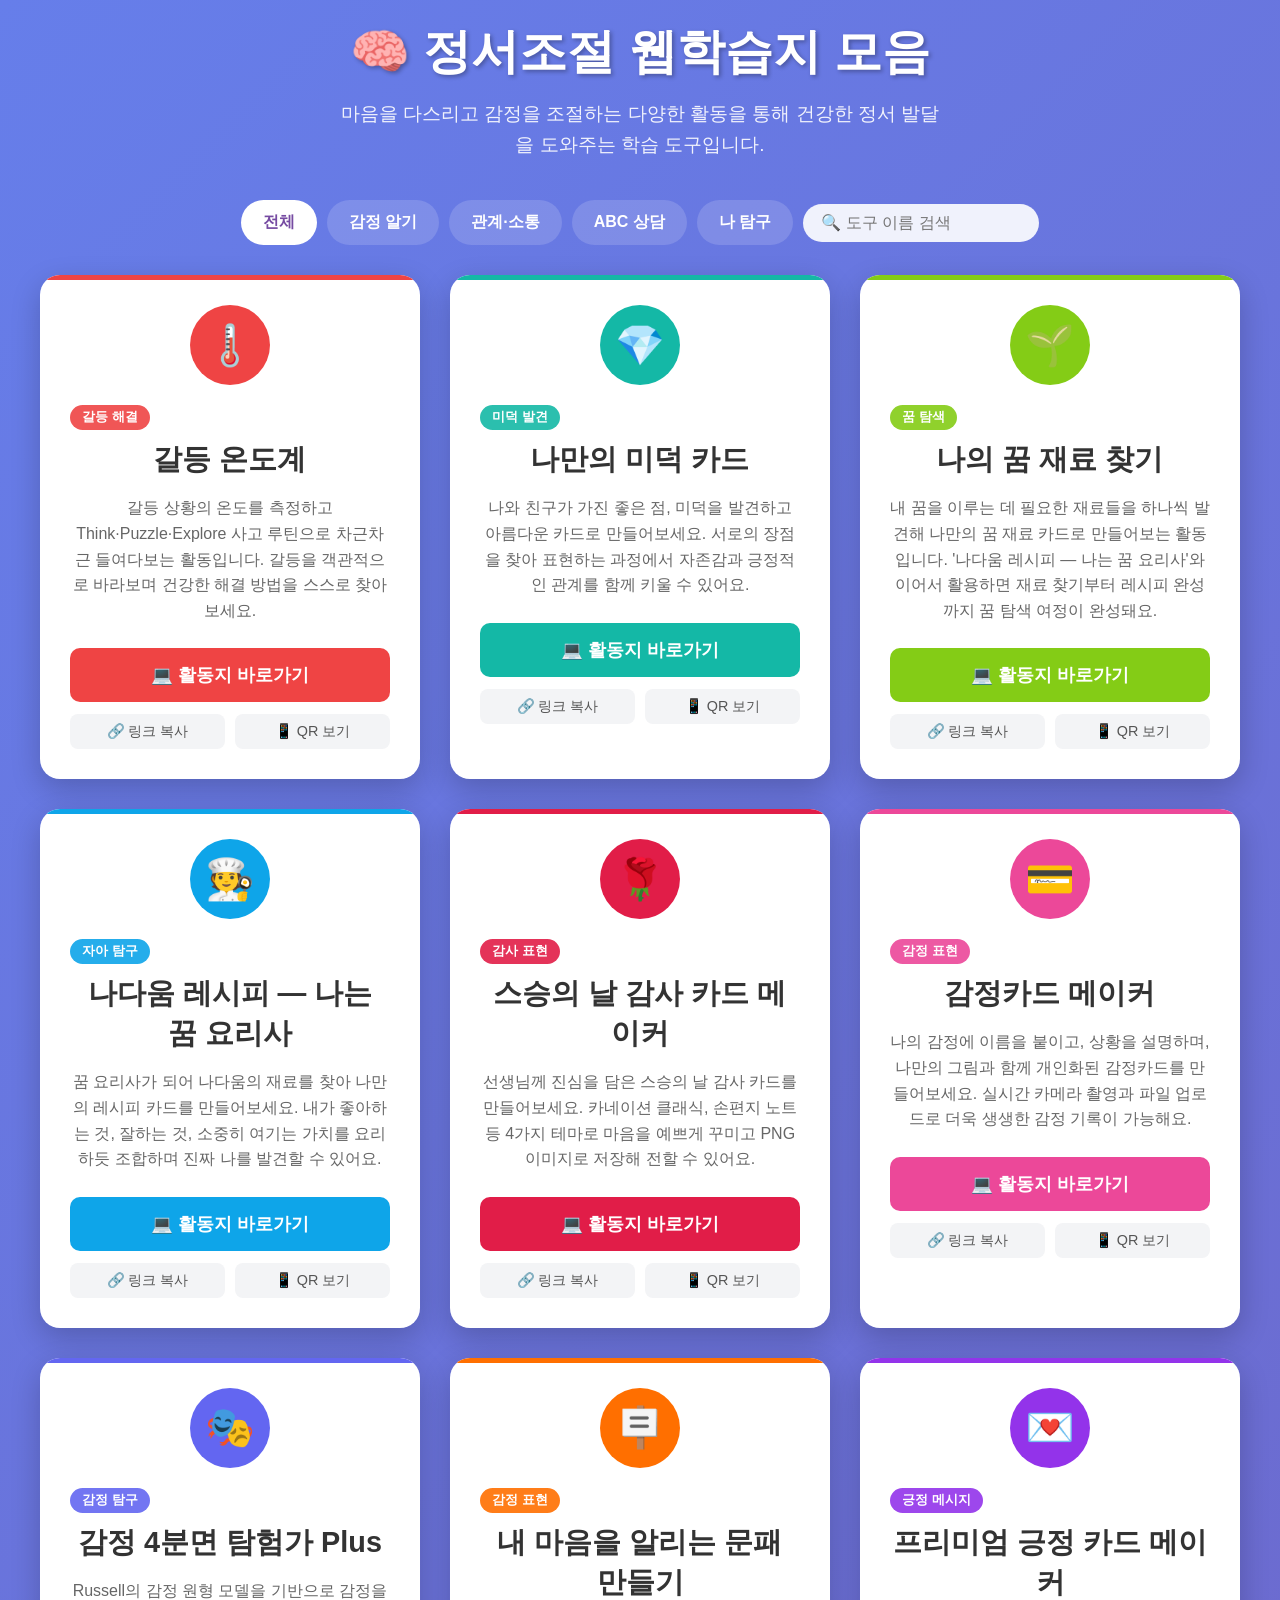
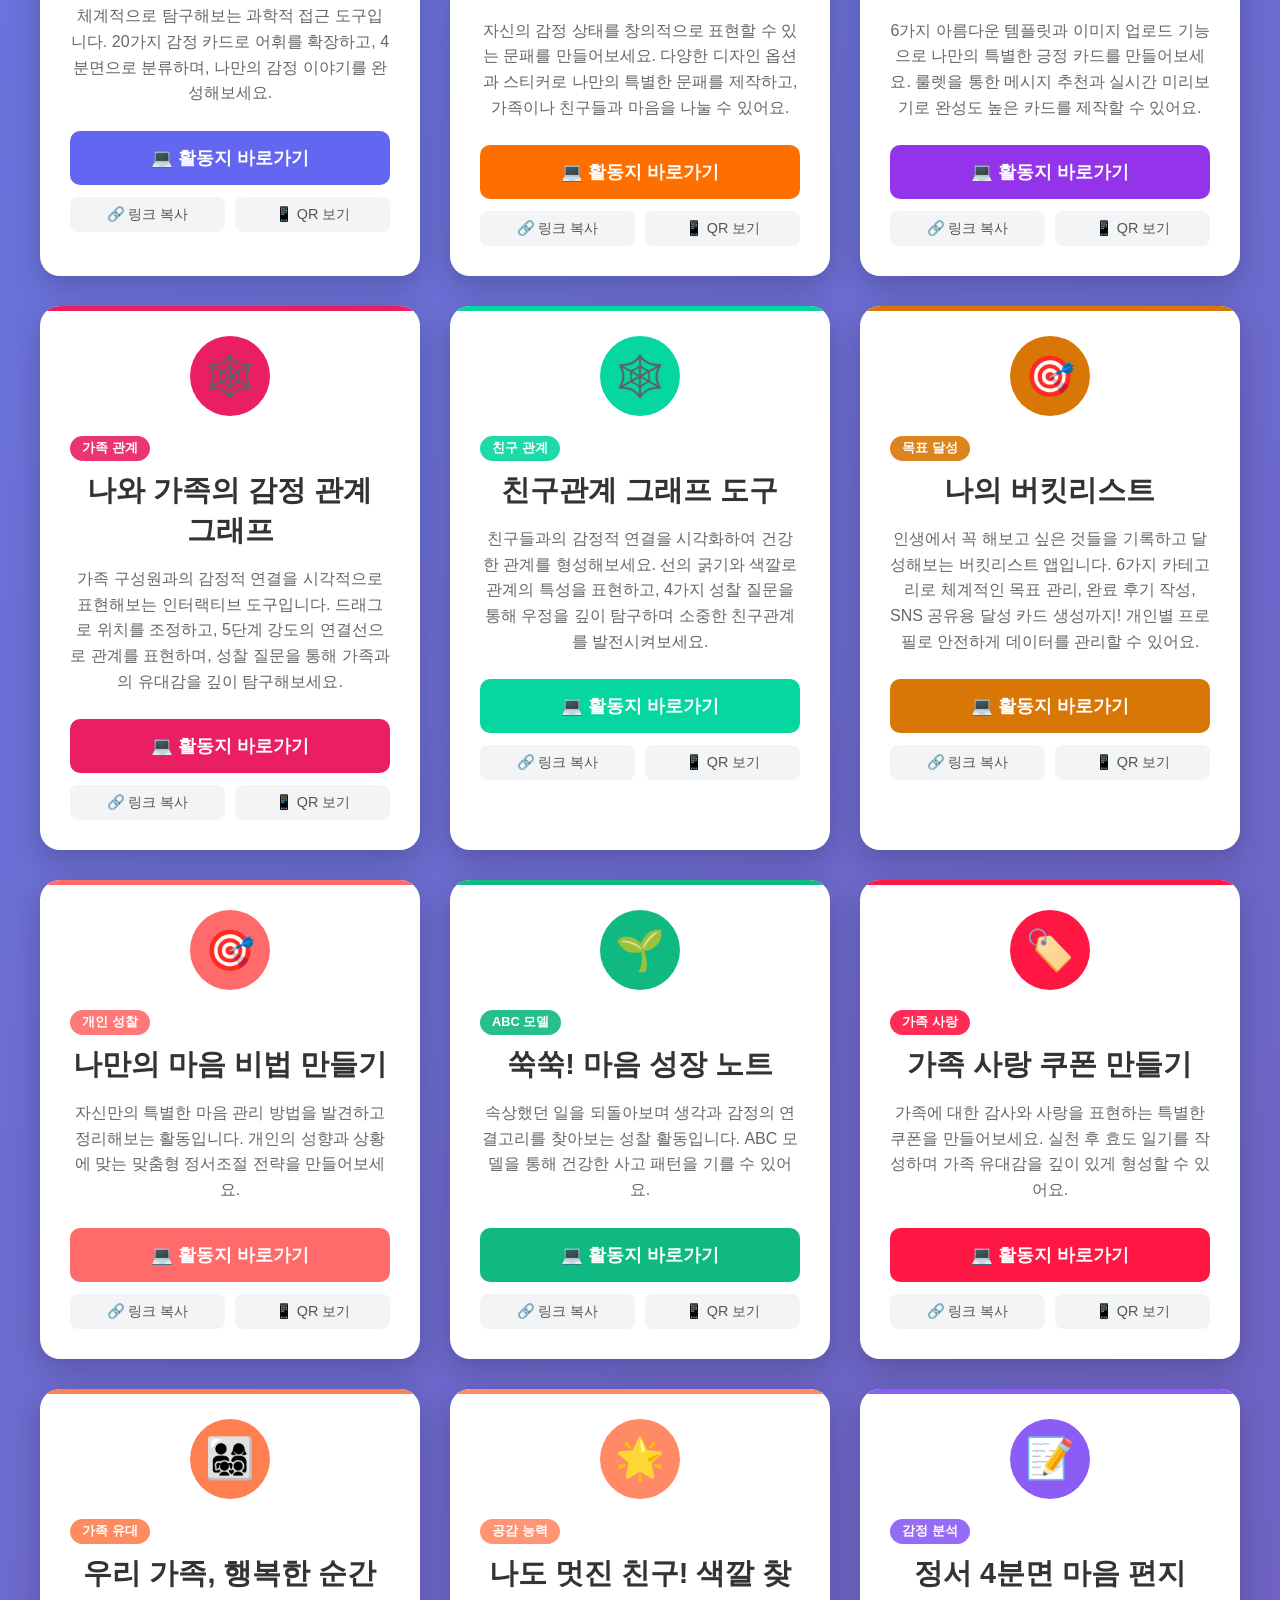
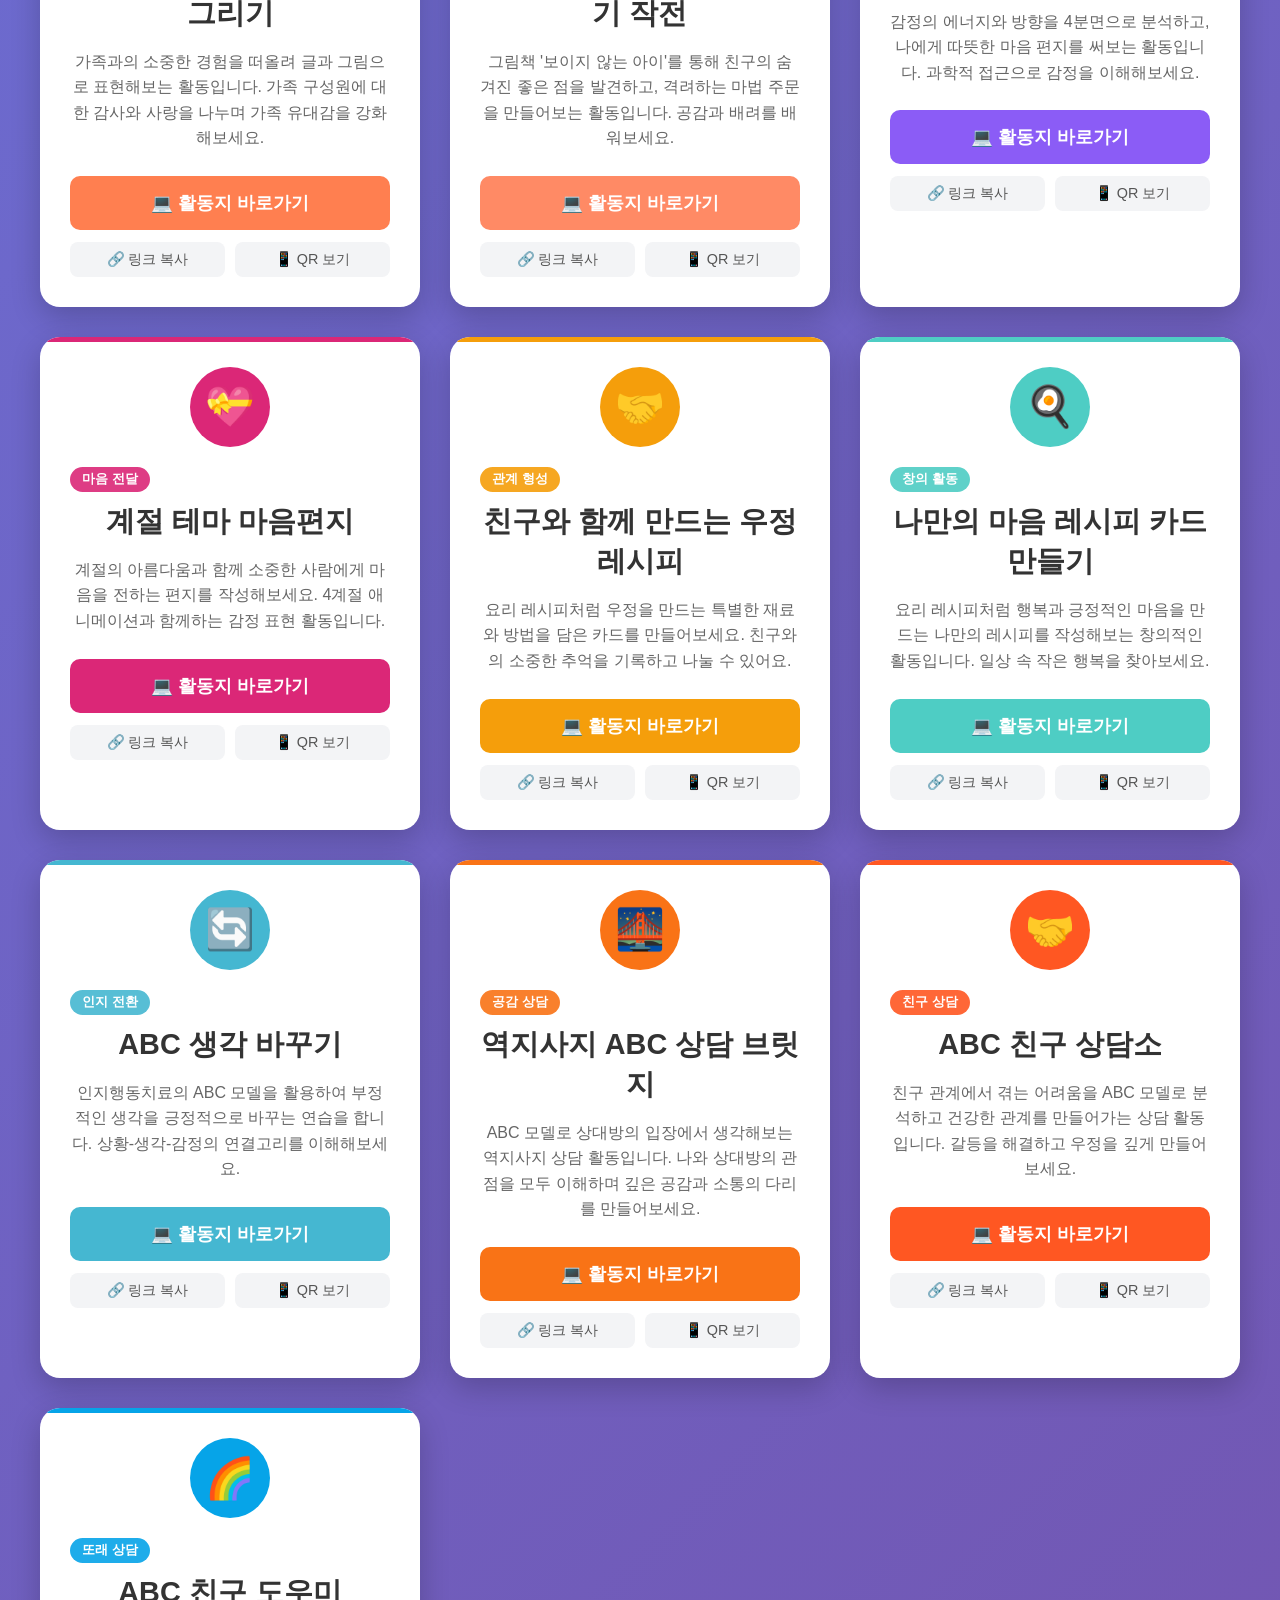
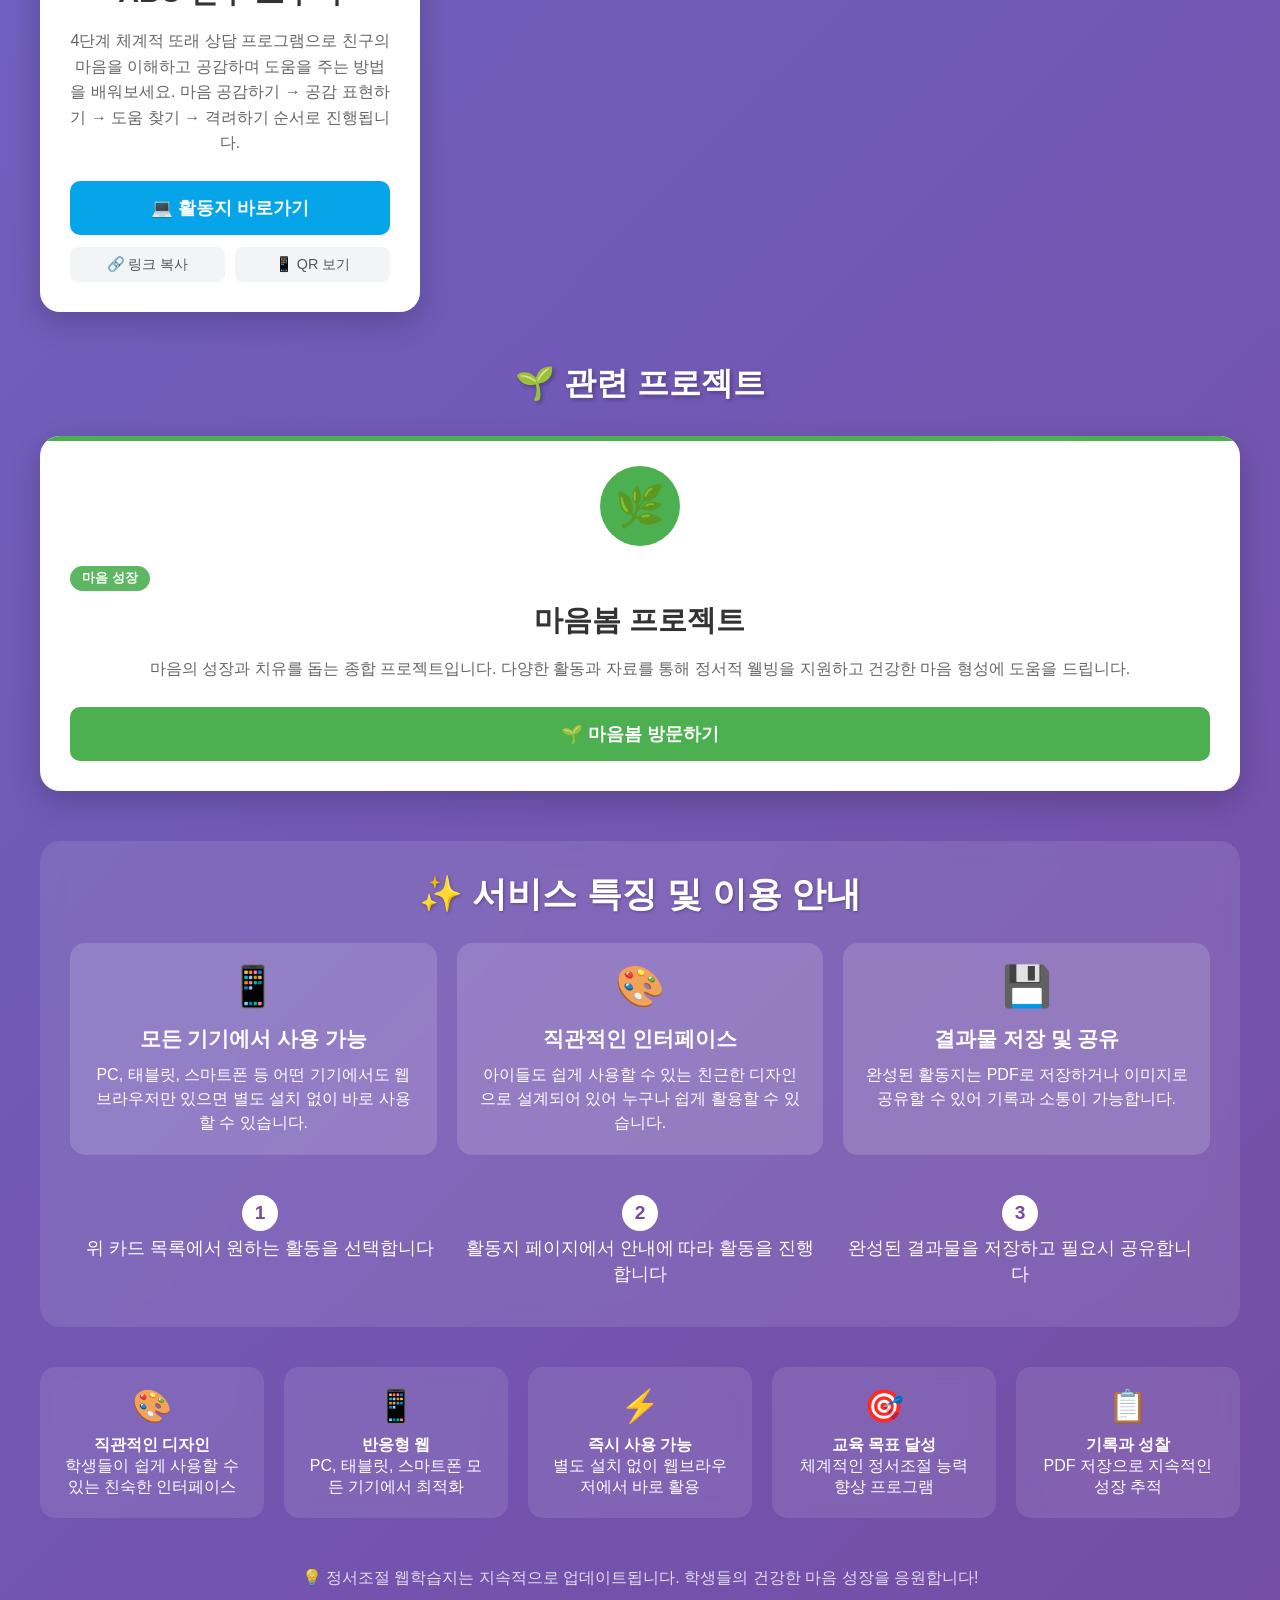
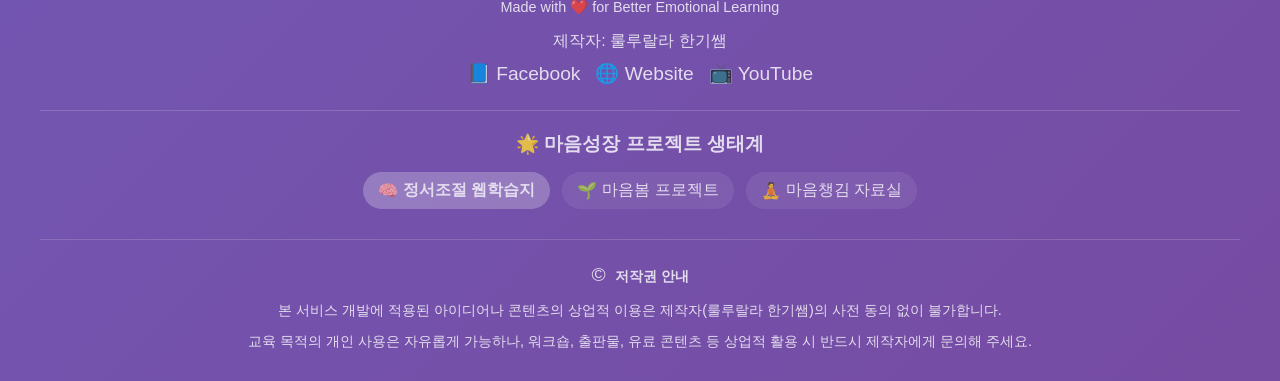
==== commit 9ff9f482: "feat: 나의 꿈 재료 찾기 도구 추가 (나다움 레시피 연계 활동) Co-Authored-By: Claude Fable 5 <noreply@anthropic.com>" ====
--- a/index.html
+++ b/index.html
@@ -1,5 +1,5 @@
 <!DOCTYPE html>
-<!-- 정서조절 웹학습지 26종을 모아 보여주는 마음허브 메인 페이지 (도구 목록은 하단 TOOLS 배열에서 관리) -->
+<!-- 정서조절 웹학습지 도구들을 모아 보여주는 마음허브 메인 페이지 (도구 목록은 하단 TOOLS 배열에서 관리) -->
 <html lang="ko">
 <head>
     <meta charset="UTF-8">
@@ -705,6 +705,10 @@
               title: '나만의 미덕 카드',
               desc: '나와 친구가 가진 좋은 점, 미덕을 발견하고 아름다운 카드로 만들어보세요. 서로의 장점을 찾아 표현하는 과정에서 자존감과 긍정적인 관계를 함께 키울 수 있어요.',
               url: 'https://plusiam.github.io/my-virtue-canvas/' },
+            { id: 'dream-ingredients', icon: '🌱', tag: '꿈 탐색', color: '#84cc16', category: 'self', added: '2026-07-08',
+              title: '나의 꿈 재료 찾기',
+              desc: '내 꿈을 이루는 데 필요한 재료들을 하나씩 발견해 나만의 꿈 재료 카드로 만들어보는 활동입니다. \'나다움 레시피 — 나는 꿈 요리사\'와 이어서 활용하면 재료 찾기부터 레시피 완성까지 꿈 탐색 여정이 완성돼요.',
+              url: 'https://plusiam.github.io/dream-ingredients/' },
             { id: 'dream-recipe', icon: '🧑‍🍳', tag: '자아 탐구', color: '#0ea5e9', category: 'self', added: '2026-07-08',
               title: '나다움 레시피 — 나는 꿈 요리사',
               desc: '꿈 요리사가 되어 나다움의 재료를 찾아 나만의 레시피 카드를 만들어보세요. 내가 좋아하는 것, 잘하는 것, 소중히 여기는 가치를 요리하듯 조합하며 진짜 나를 발견할 수 있어요.',
@@ -753,10 +757,10 @@
               title: '가족 사랑 쿠폰 만들기',
               desc: '가족에 대한 감사와 사랑을 표현하는 특별한 쿠폰을 만들어보세요. 실천 후 효도 일기를 작성하며 가족 유대감을 깊이 있게 형성할 수 있어요.',
               url: 'https://plusiam.github.io/family-love-coupon-app/' },
-            { id: 'happy-family-moments', icon: '👨‍👩‍👧‍👦', tag: '가족 유대', color: '#ff7f50', category: 'relation', added: '2025-06-08',
+            { id: 'family-happy-moments-v2', icon: '👨‍👩‍👧‍👦', tag: '가족 유대', color: '#ff7f50', category: 'relation', added: '2025-06-08',
               title: '우리 가족, 행복한 순간 그리기',
               desc: '가족과의 소중한 경험을 떠올려 글과 그림으로 표현해보는 활동입니다. 가족 구성원에 대한 감사와 사랑을 나누며 가족 유대감을 강화해보세요.',
-              url: 'https://plusiam.github.io/happy-family-moments/' },
+              url: 'https://plusiam.github.io/family-happy-moments-v2/' },
             { id: 'invisible-child-worksheet', icon: '🌟', tag: '공감 능력', color: '#ff8a65', category: 'self', added: '2025-06-05',
               title: '나도 멋진 친구! 색깔 찾기 작전',
               desc: '그림책 \'보이지 않는 아이\'를 통해 친구의 숨겨진 좋은 점을 발견하고, 격려하는 마법 주문을 만들어보는 활동입니다. 공감과 배려를 배워보세요.',
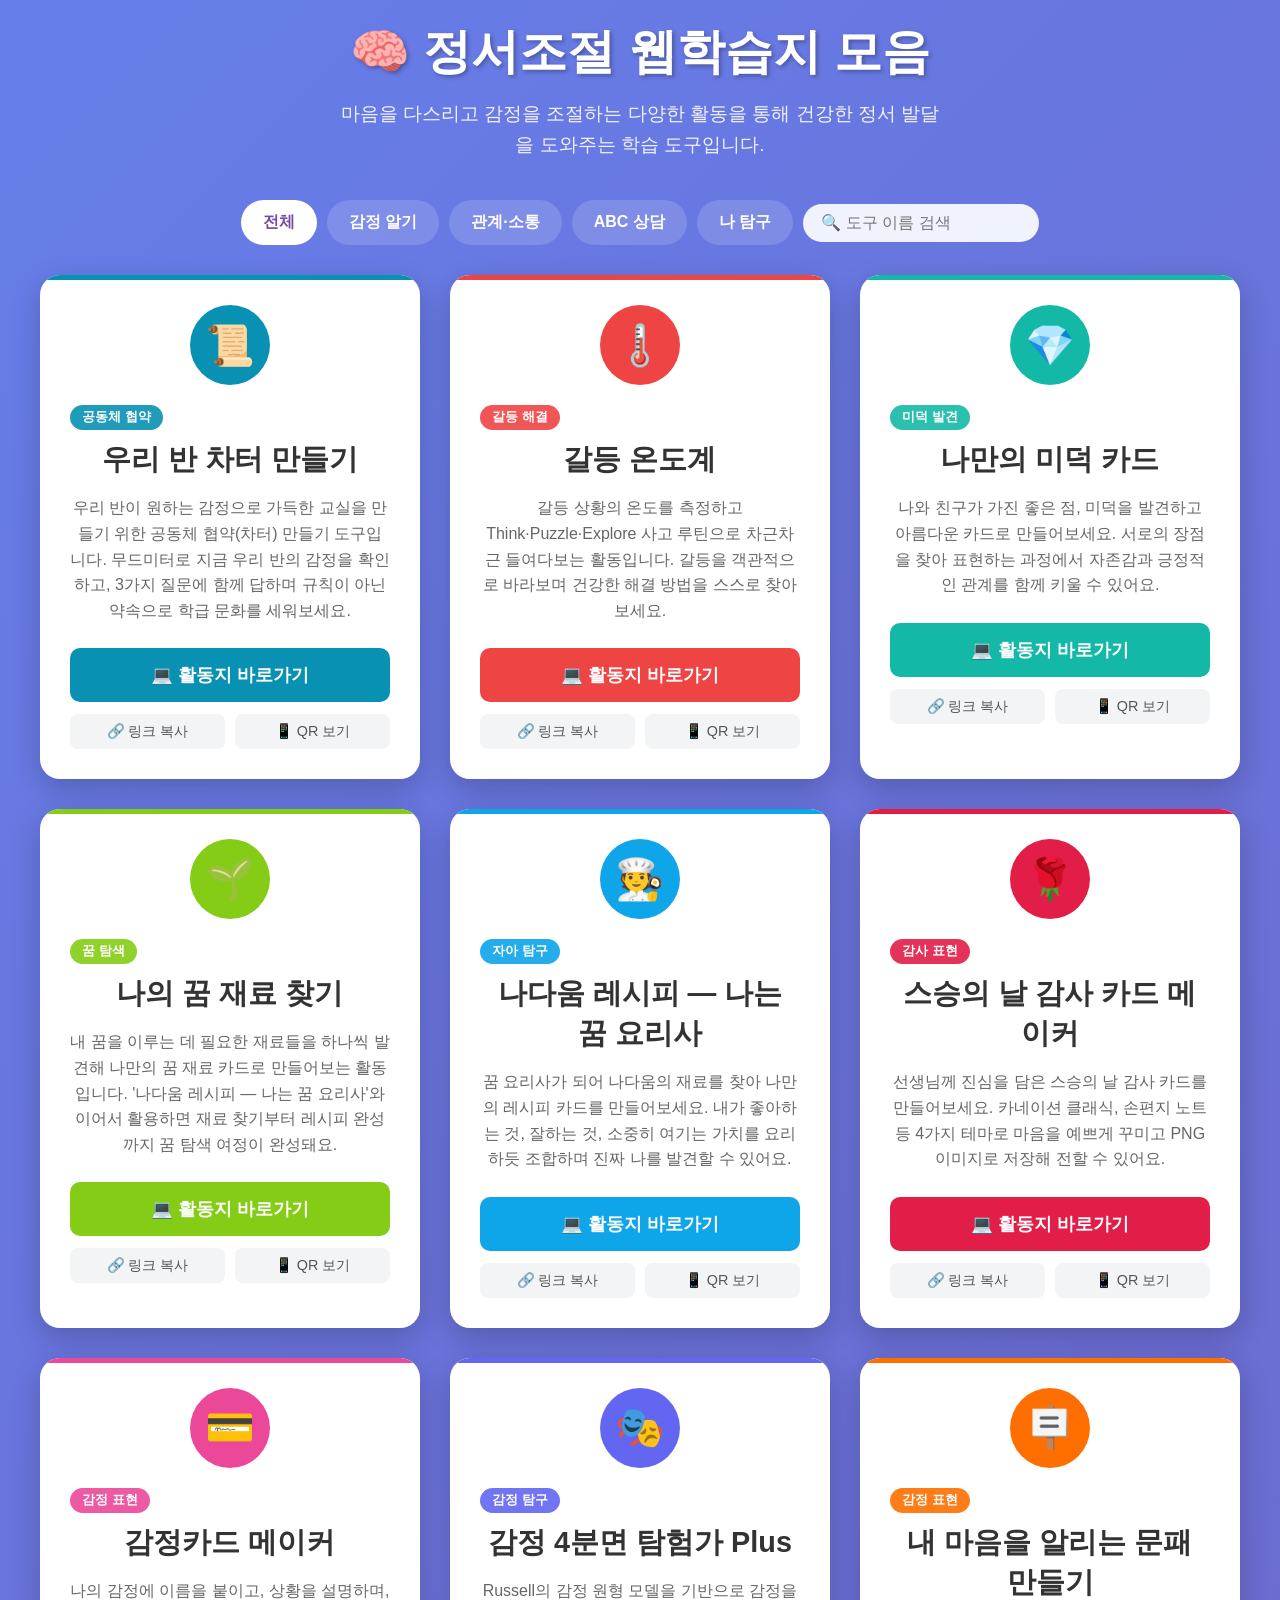
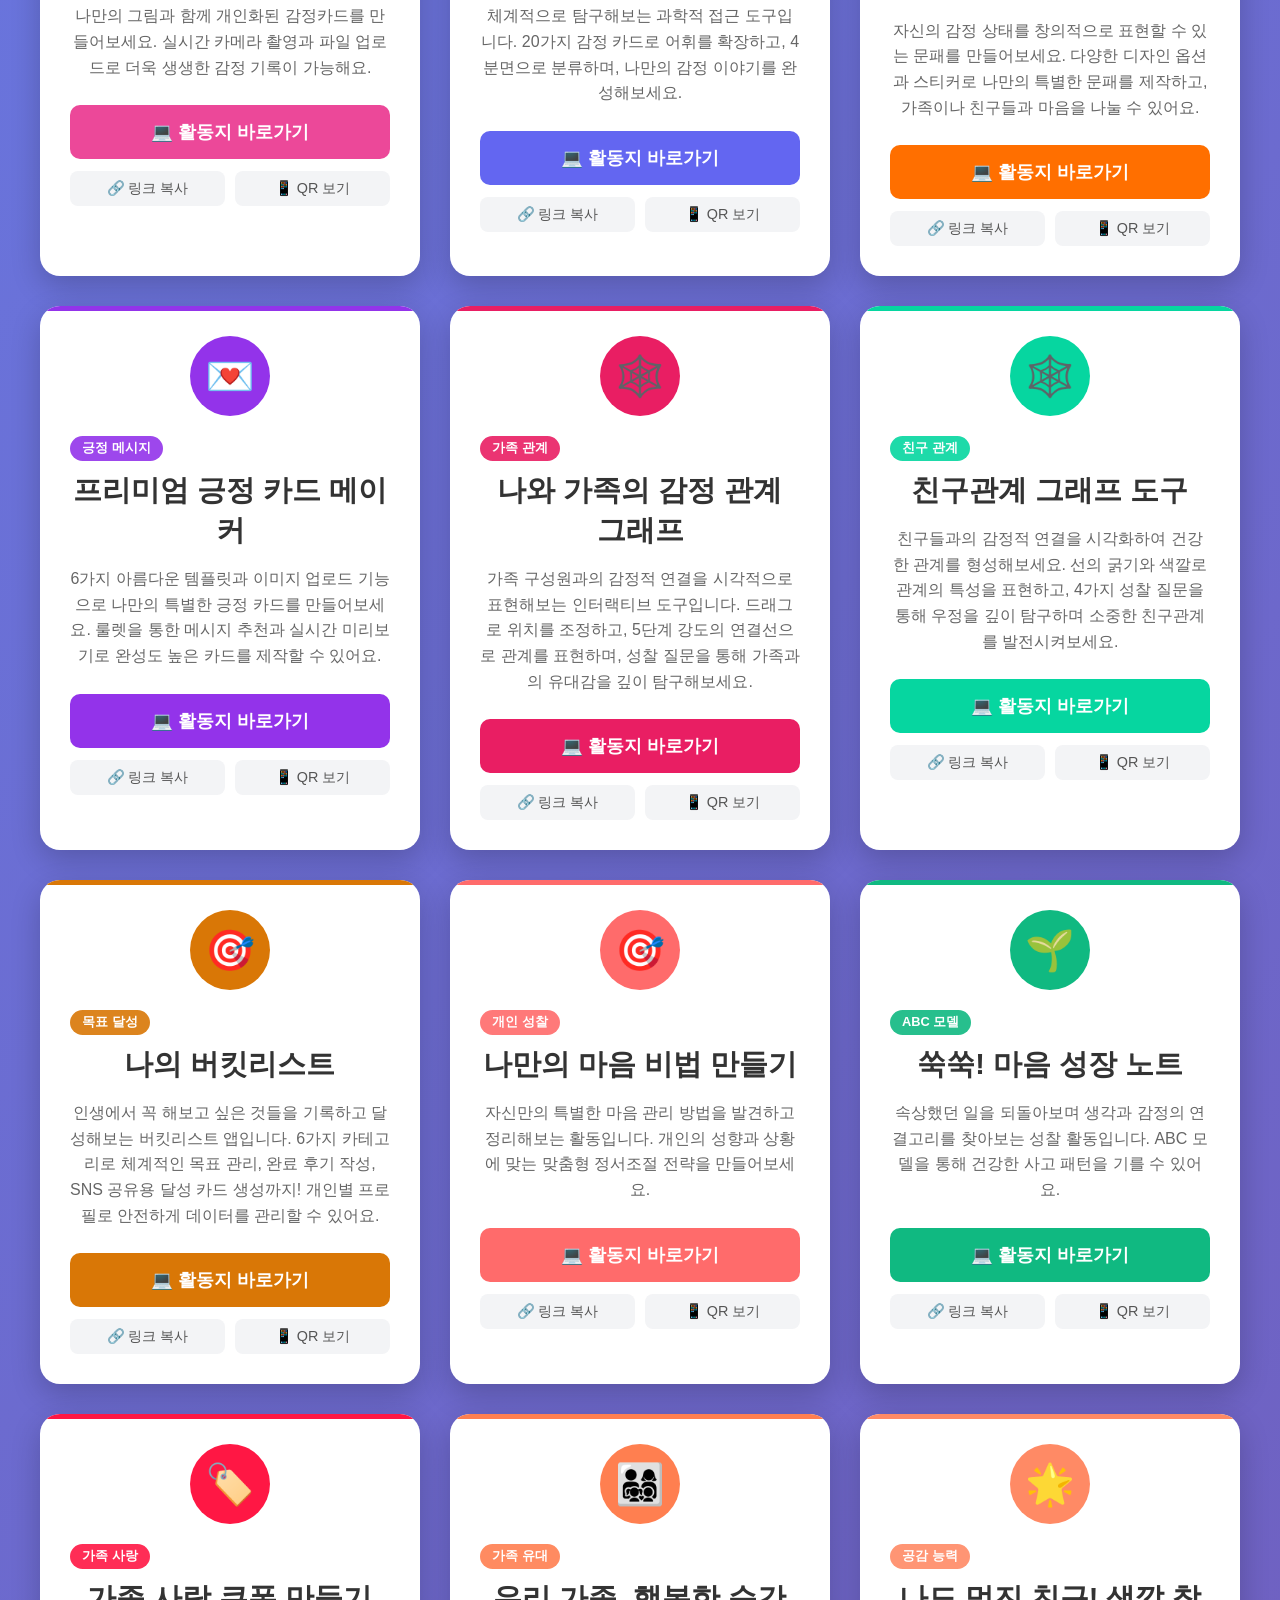
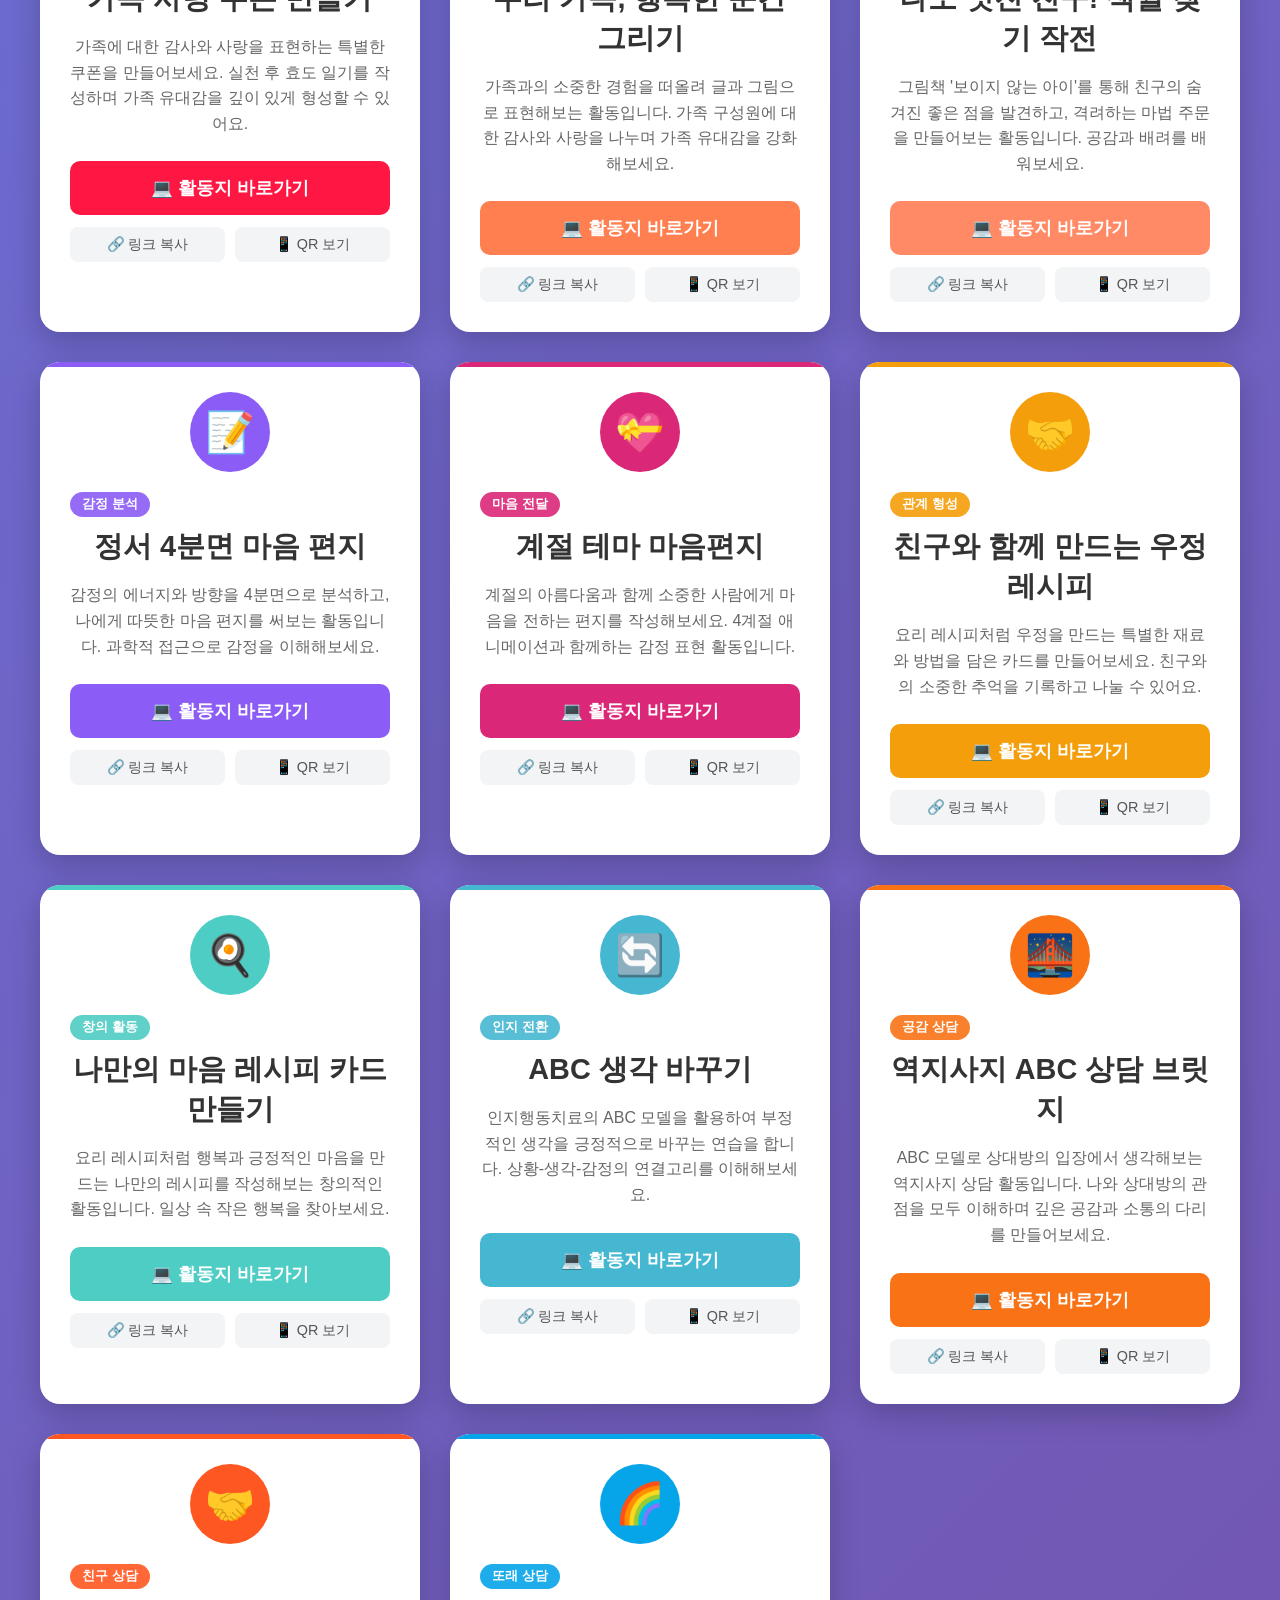
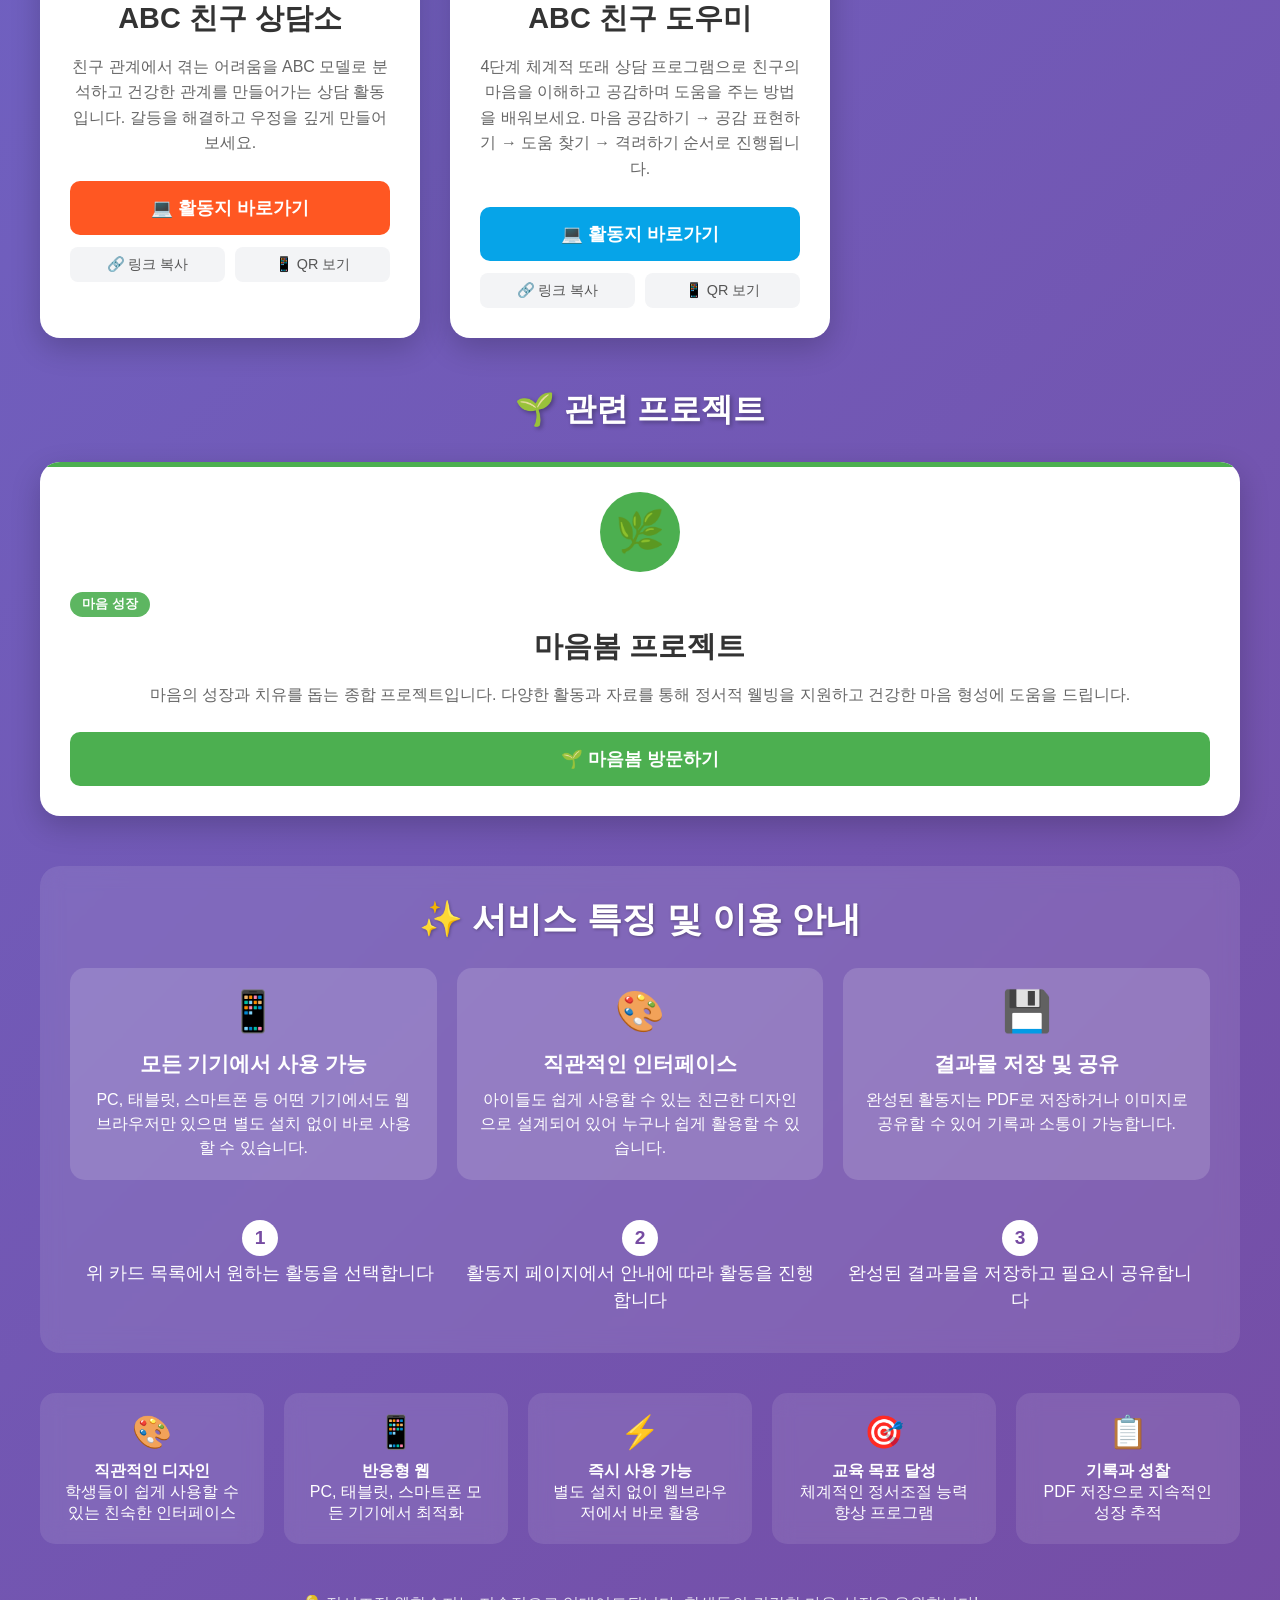
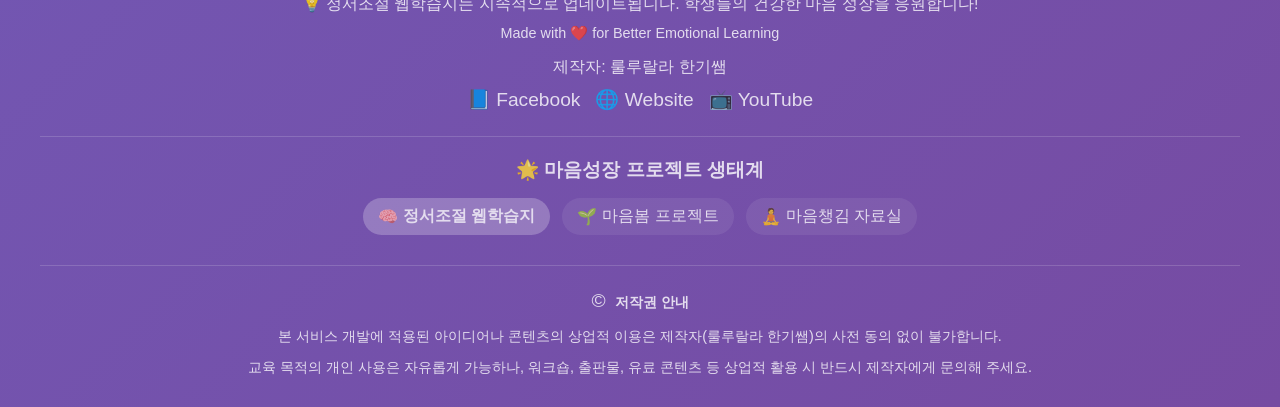
==== commit 8487d1f5: "feat: 우리 반 차터 만들기 도구 추가 (RULER 기반 공동체 협약) Co-Authored-By: Claude Fable 5 <noreply@anthropic.com>" ====
--- a/index.html
+++ b/index.html
@@ -697,6 +697,10 @@
         // category: emotion(감정 알기) | relation(관계·소통) | abc(ABC 상담) | self(나 탐구)
         // added: 등록일. 90일 이내면 NEW 뱃지가 자동 표시됩니다.
         const TOOLS = [
+            { id: 'charter-builder', icon: '📜', tag: '공동체 협약', color: '#0891b2', category: 'relation', added: '2026-07-08',
+              title: '우리 반 차터 만들기',
+              desc: '우리 반이 원하는 감정으로 가득한 교실을 만들기 위한 공동체 협약(차터) 만들기 도구입니다. 무드미터로 지금 우리 반의 감정을 확인하고, 3가지 질문에 함께 답하며 규칙이 아닌 약속으로 학급 문화를 세워보세요.',
+              url: 'https://plusiam.github.io/charter-builder/' },
             { id: 'conflict-thermometer', icon: '🌡️', tag: '갈등 해결', color: '#ef4444', category: 'relation', added: '2026-07-08',
               title: '갈등 온도계',
               desc: '갈등 상황의 온도를 측정하고 Think·Puzzle·Explore 사고 루틴으로 차근차근 들여다보는 활동입니다. 갈등을 객관적으로 바라보며 건강한 해결 방법을 스스로 찾아보세요.',
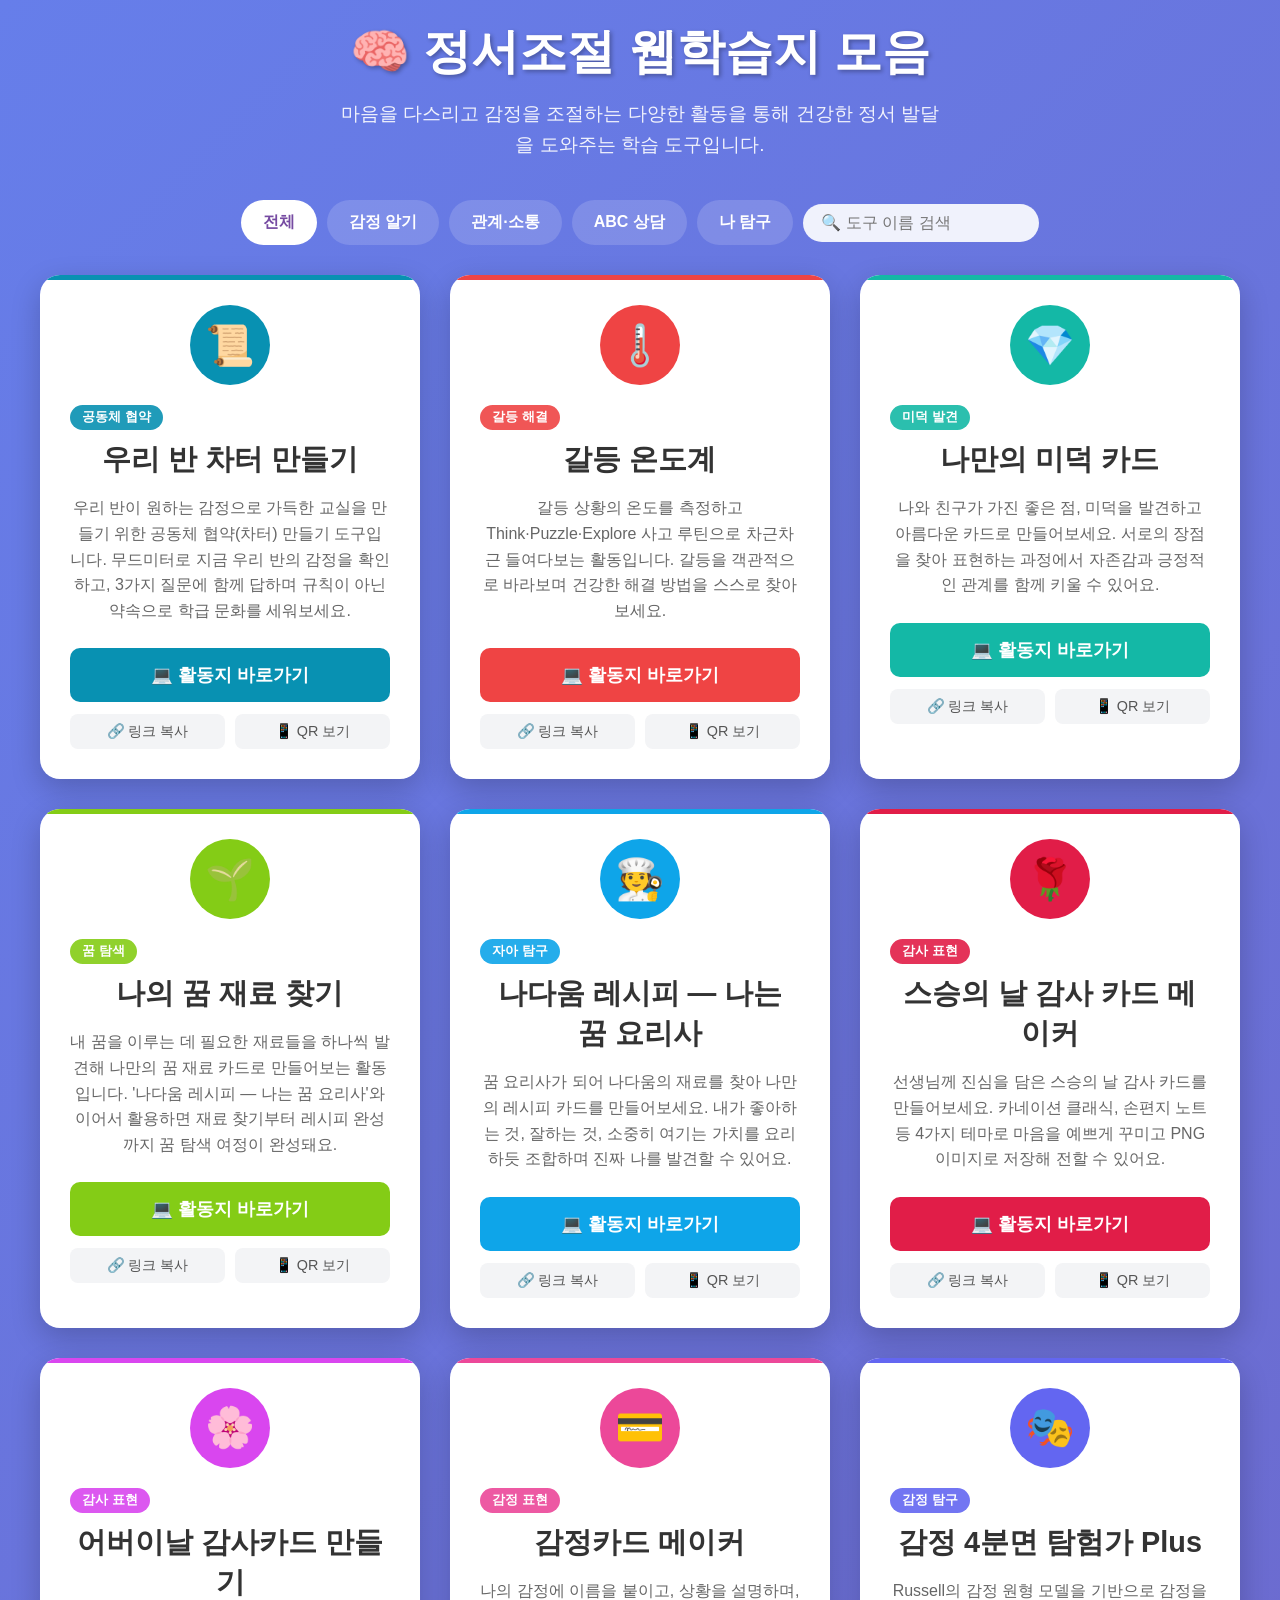
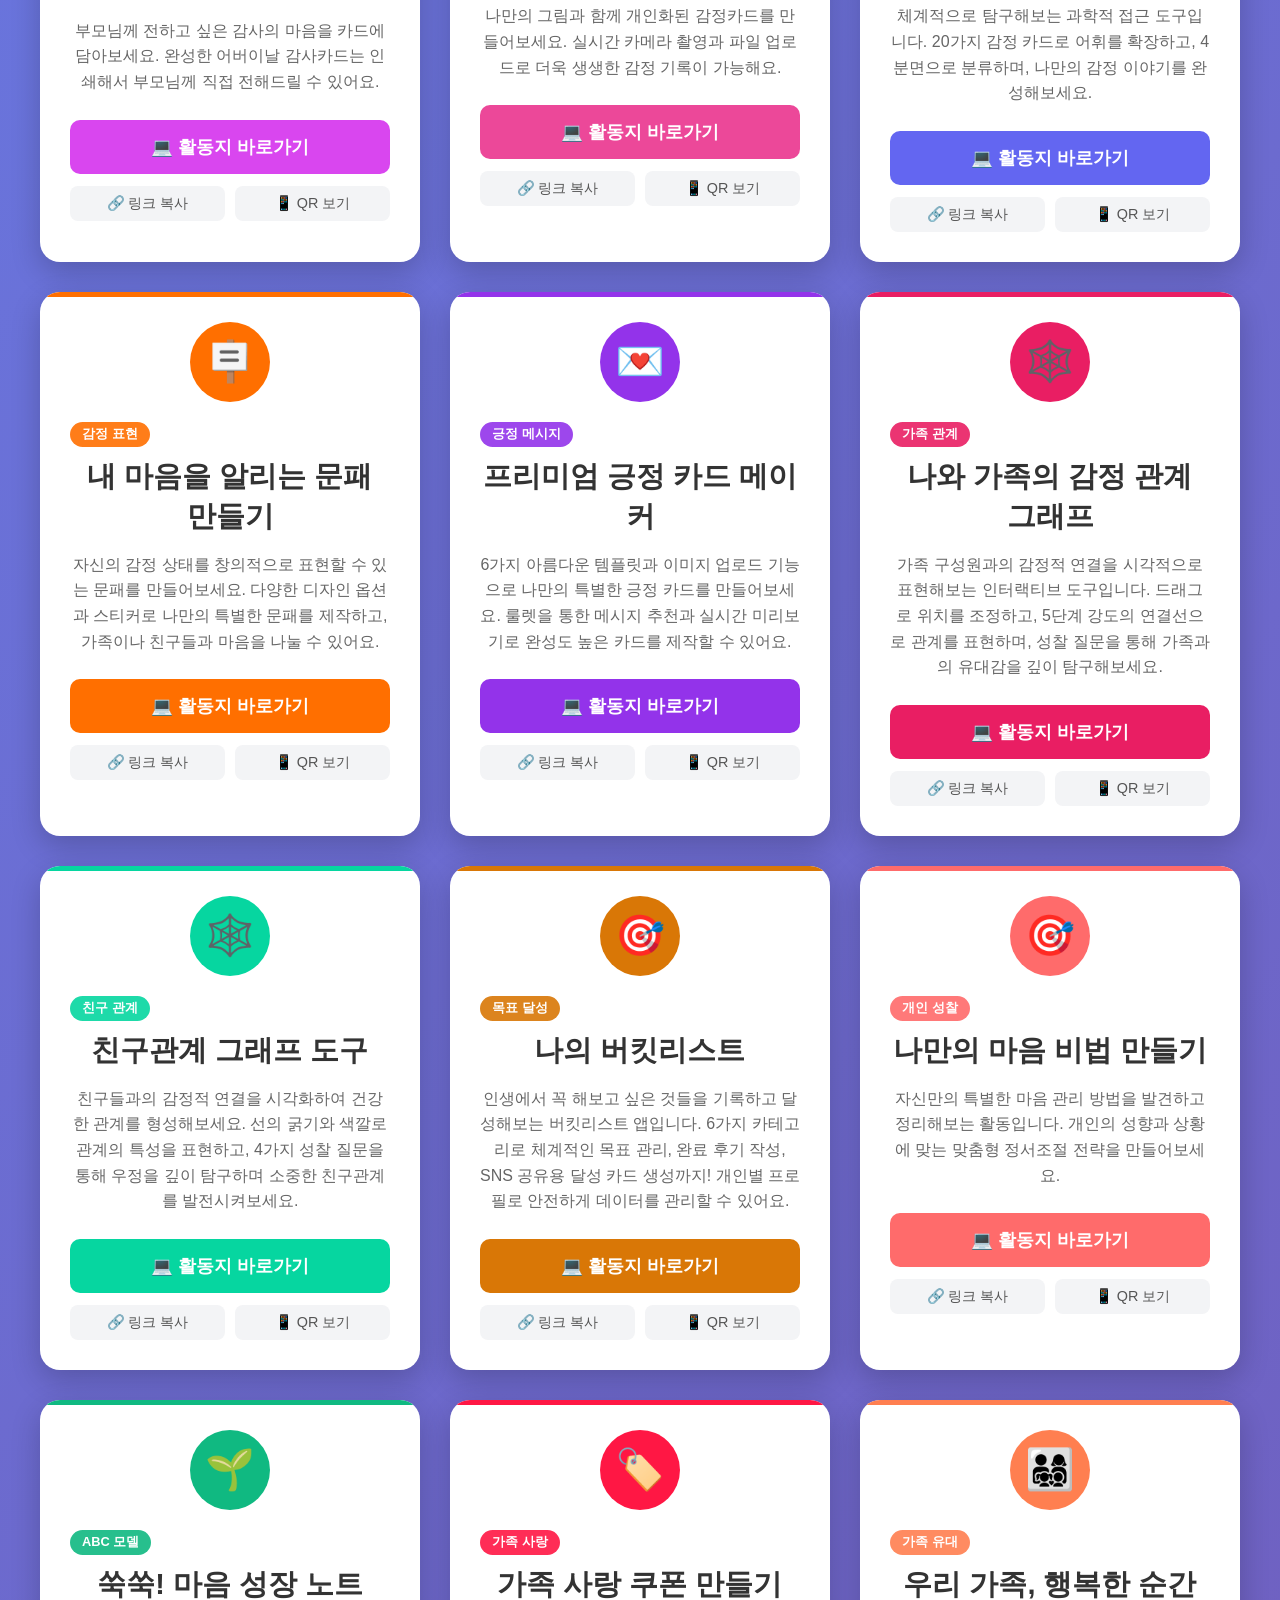
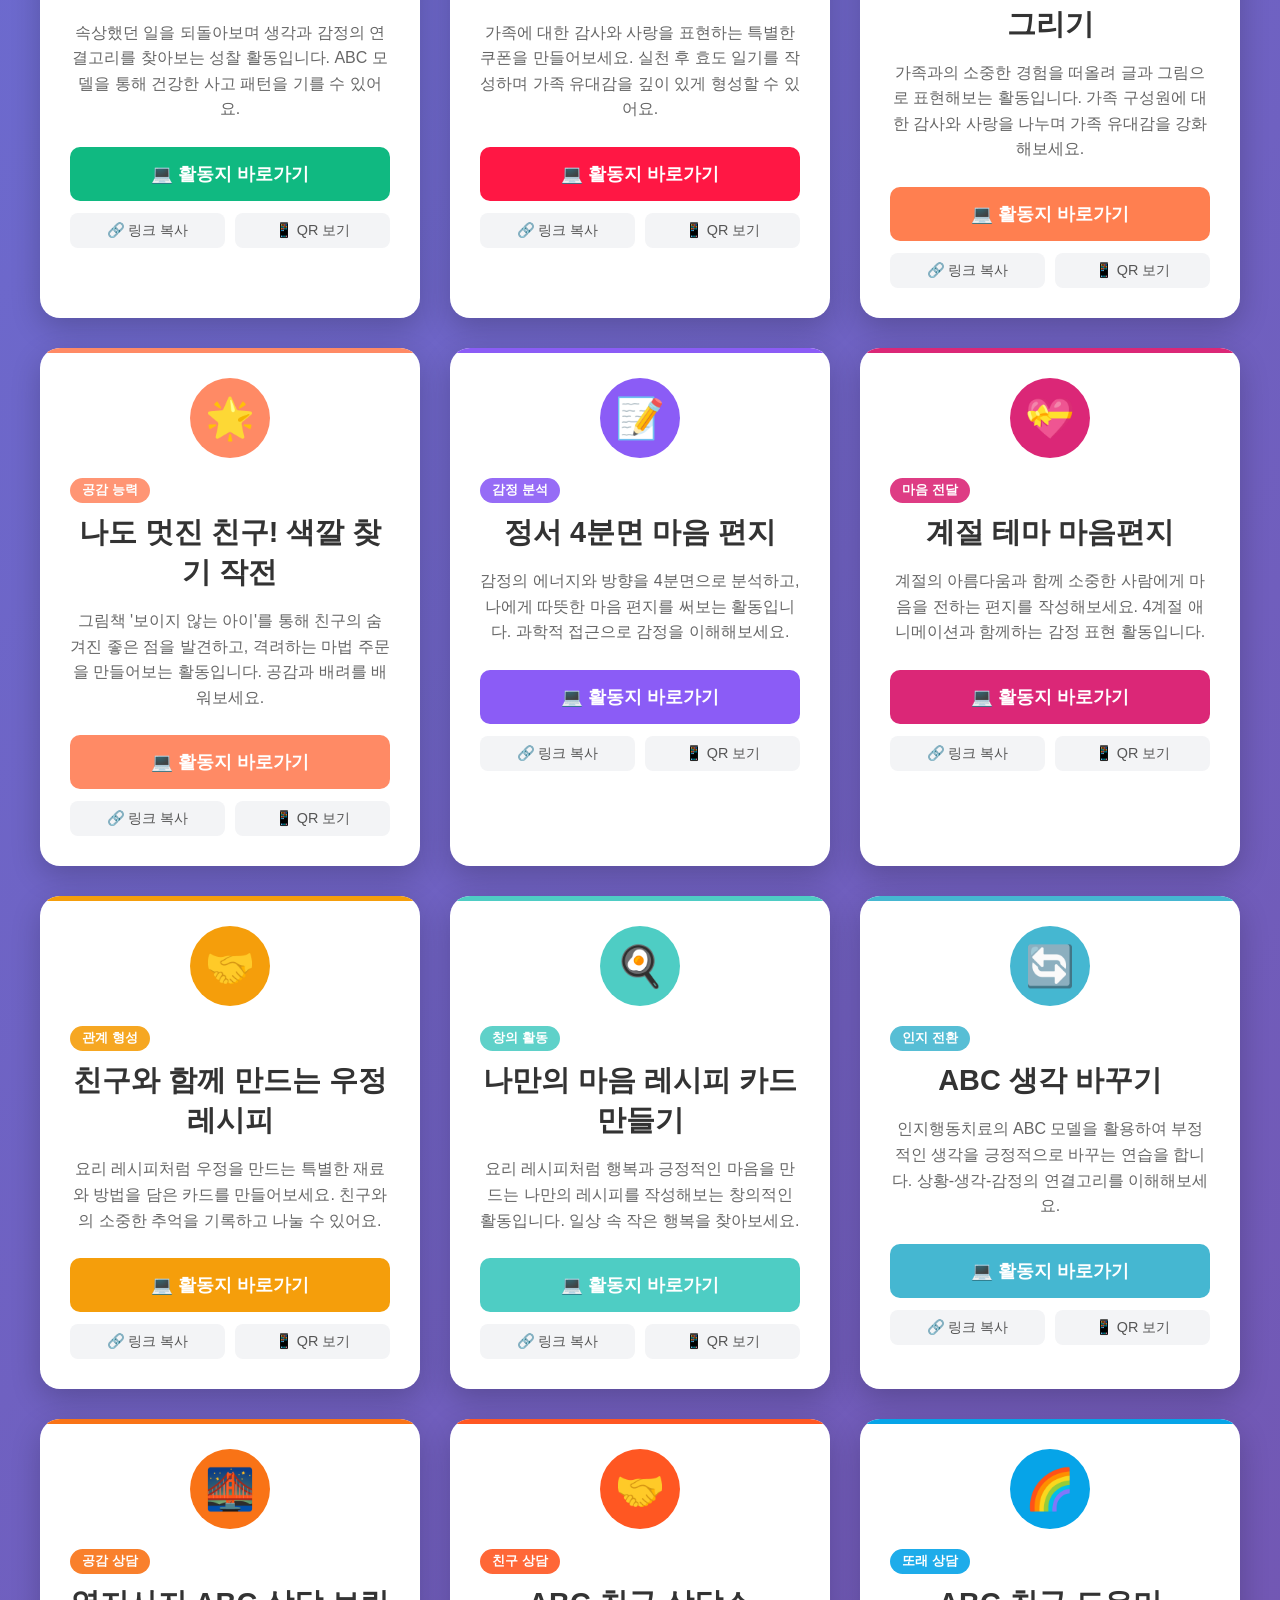
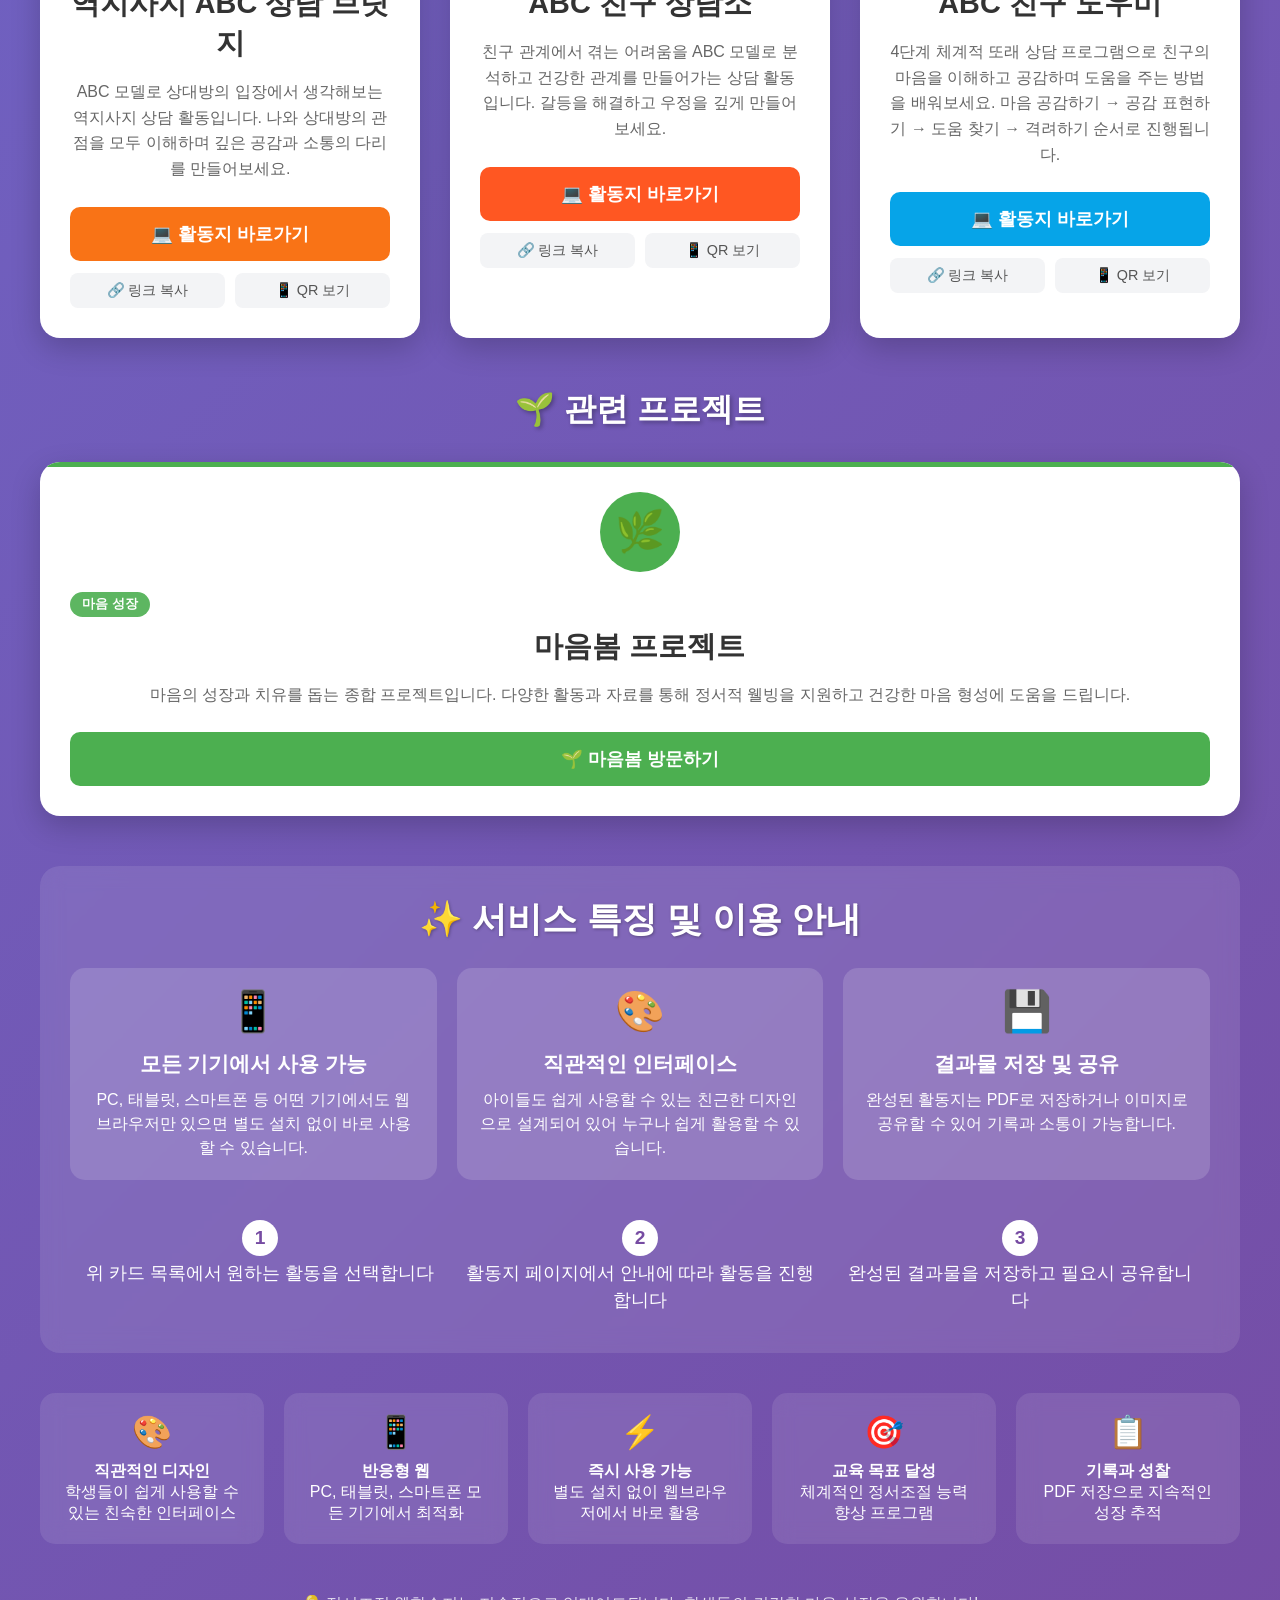
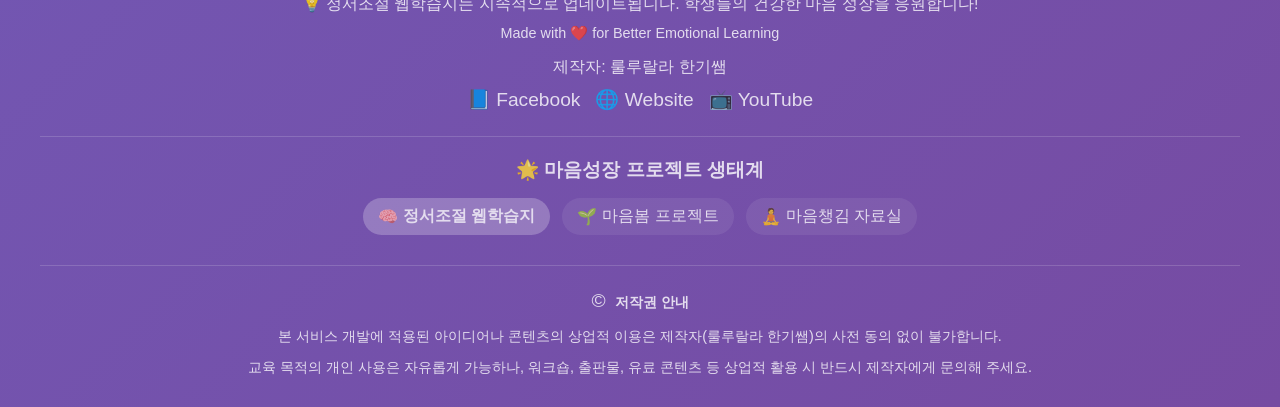
==== commit cf7fd52d: "feat: 어버이날 감사카드 만들기 도구 추가 (스승의 날 카드와 짝 활동) Co-Authored-By: Claude Fable 5 <noreply@anthropic.com>" ====
--- a/index.html
+++ b/index.html
@@ -721,6 +721,10 @@
               title: '스승의 날 감사 카드 메이커',
               desc: '선생님께 진심을 담은 스승의 날 감사 카드를 만들어보세요. 카네이션 클래식, 손편지 노트 등 4가지 테마로 마음을 예쁘게 꾸미고 PNG 이미지로 저장해 전할 수 있어요.',
               url: 'https://plusiam.github.io/dear-teacher/' },
+            { id: 'dear-parents', icon: '🌸', tag: '감사 표현', color: '#d946ef', category: 'relation', added: '2026-07-08',
+              title: '어버이날 감사카드 만들기',
+              desc: '부모님께 전하고 싶은 감사의 마음을 카드에 담아보세요. 완성한 어버이날 감사카드는 인쇄해서 부모님께 직접 전해드릴 수 있어요.',
+              url: 'https://plusiam.github.io/dear-parents/' },
             { id: 'emotion-card-maker', icon: '💳', tag: '감정 표현', color: '#ec4899', category: 'emotion', added: '2025-07-11',
               title: '감정카드 메이커',
               desc: '나의 감정에 이름을 붙이고, 상황을 설명하며, 나만의 그림과 함께 개인화된 감정카드를 만들어보세요. 실시간 카메라 촬영과 파일 업로드로 더욱 생생한 감정 기록이 가능해요.',
